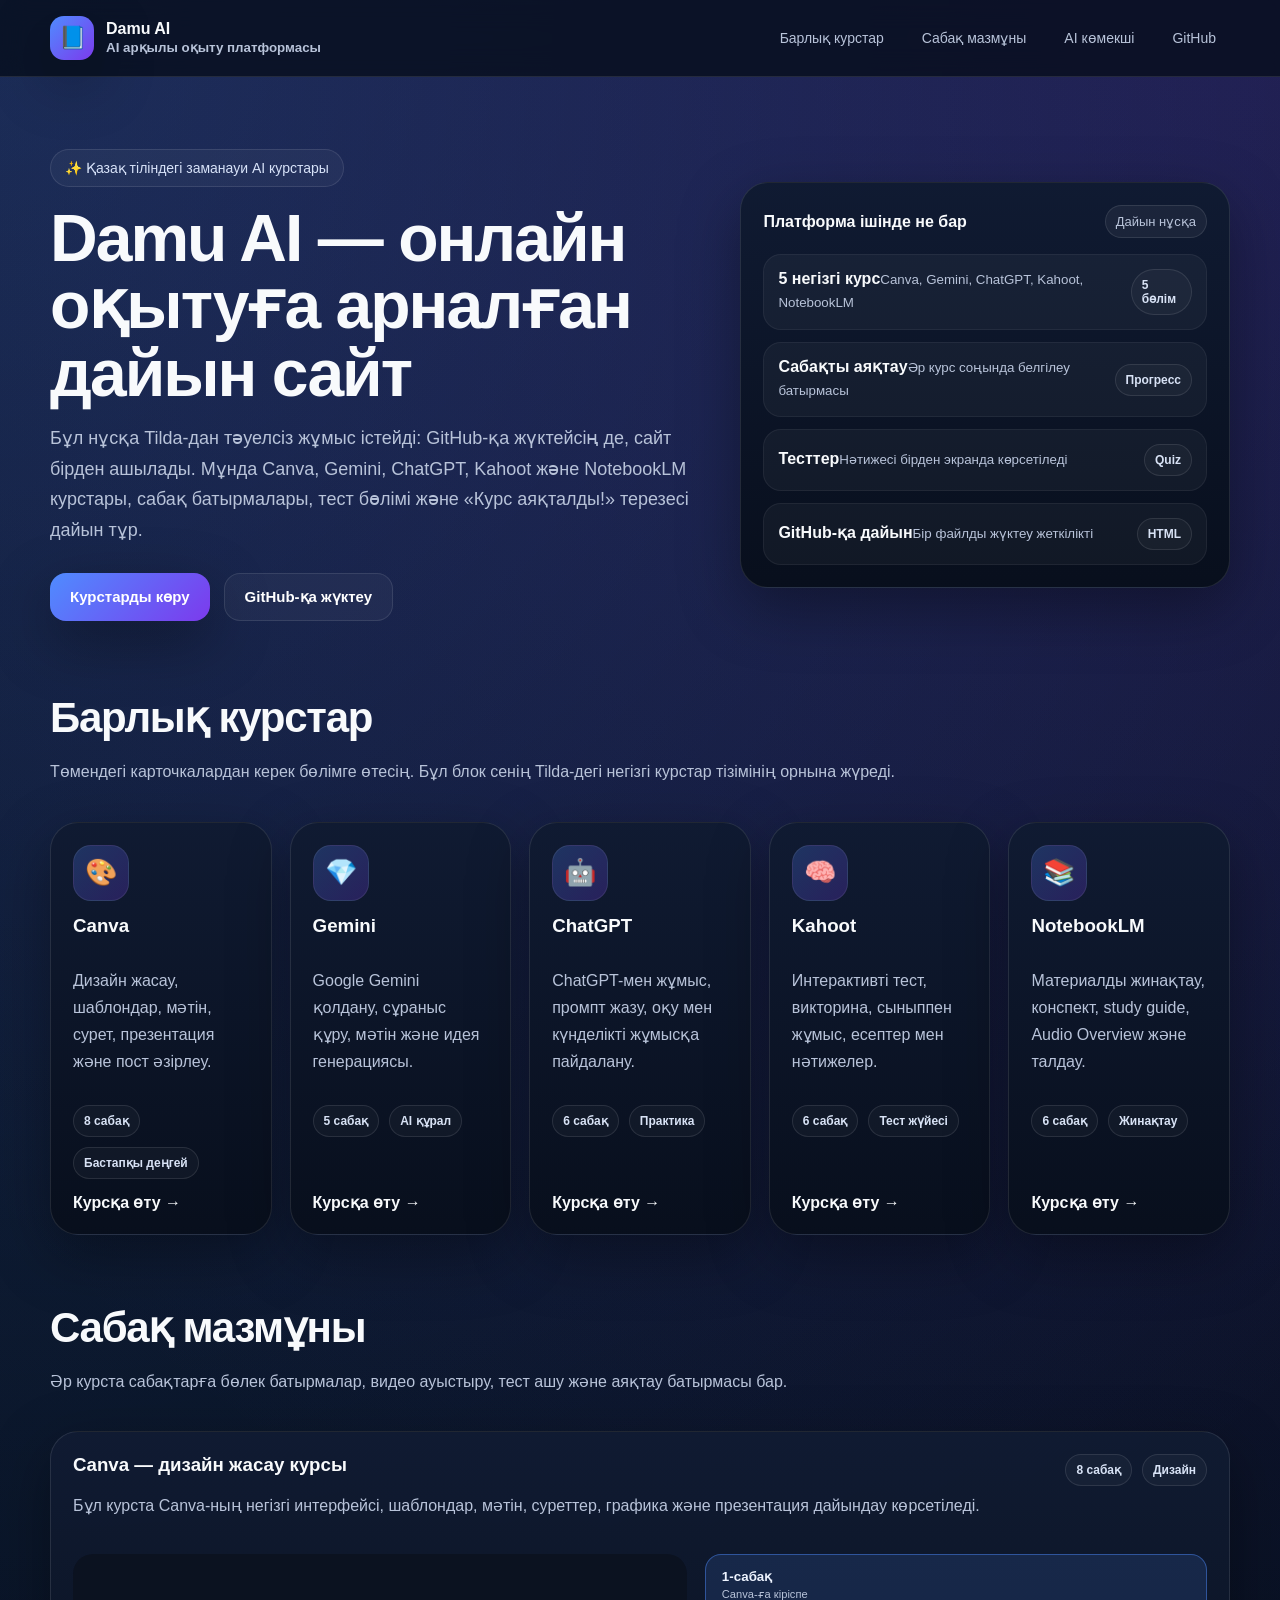
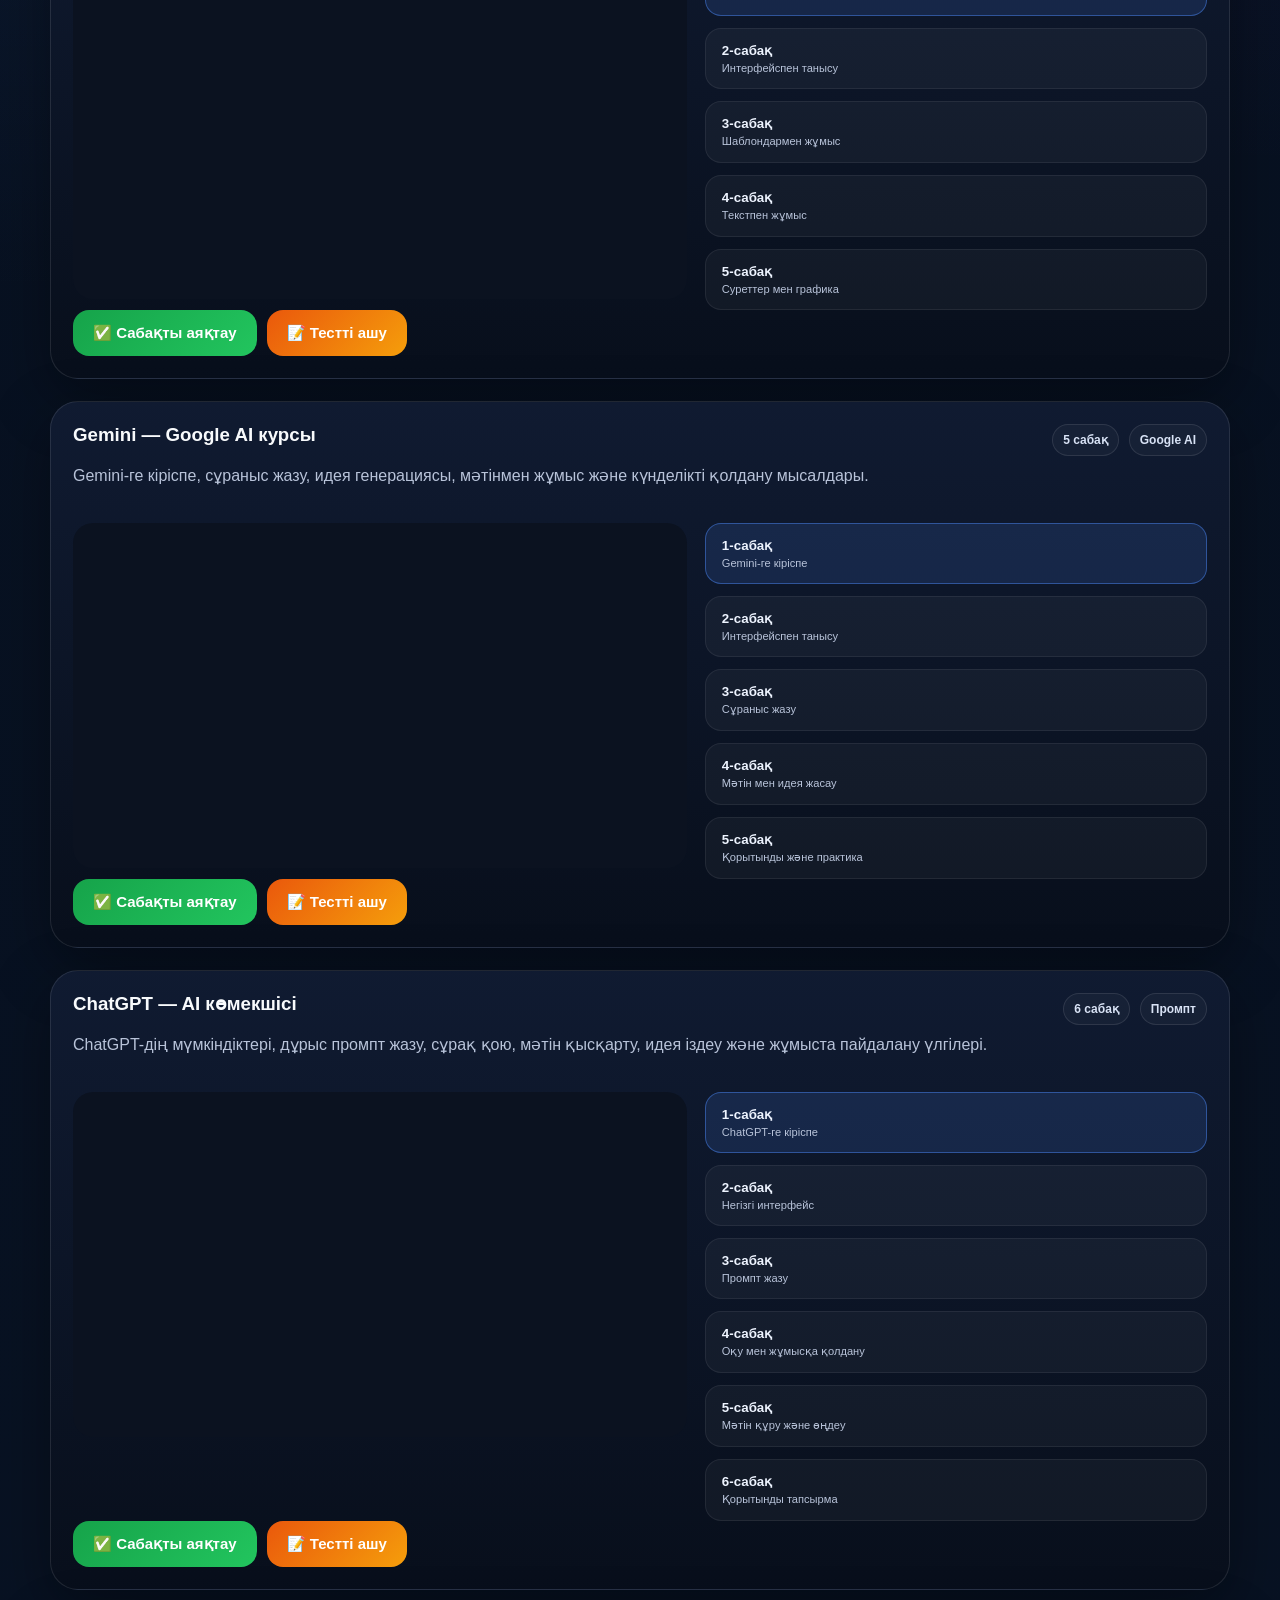
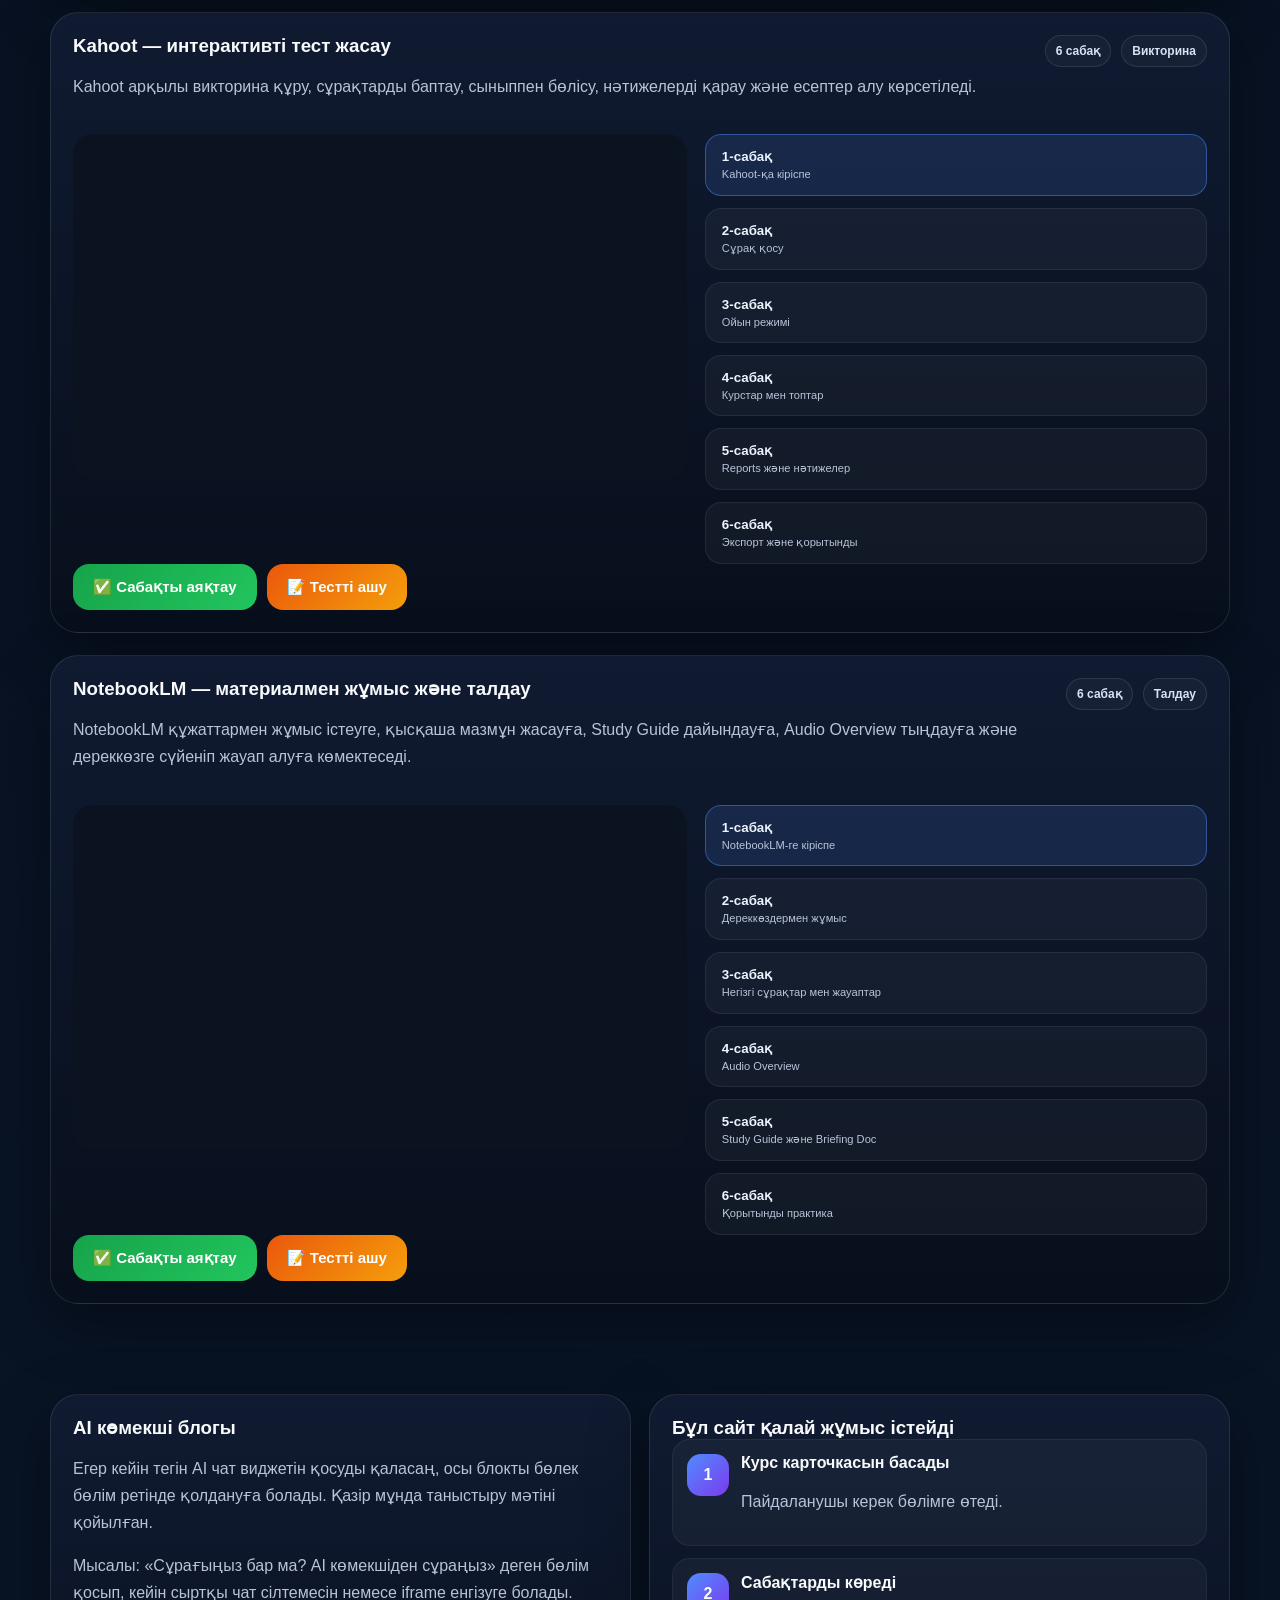
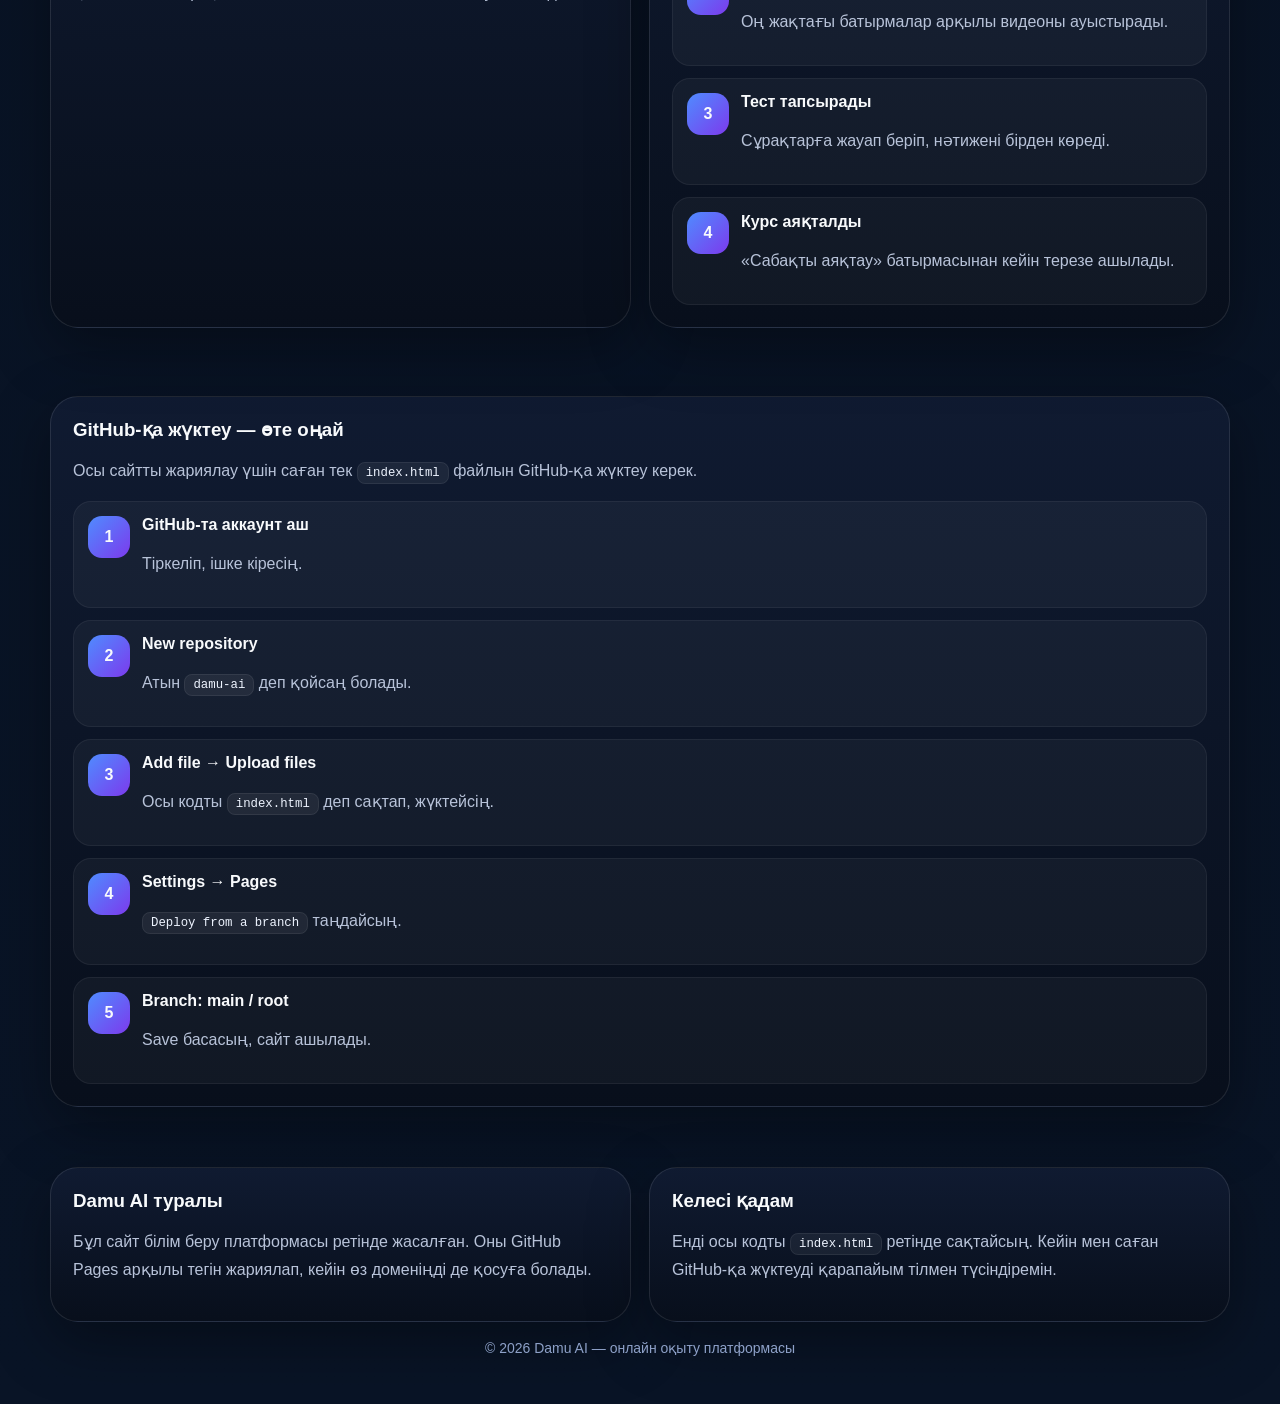
==== index.html @ 4bd16168 "Create index.html" ====
<!DOCTYPE html>
<html lang="kk">
<head>
  <meta charset="UTF-8" />
  <meta name="viewport" content="width=device-width, initial-scale=1.0" />
  <title>Damu AI — AI арқылы оқыту платформасы</title>
  <style>
    :root {
      --bg: #081122;
      --bg-soft: #0f1b34;
      --line: rgba(255,255,255,0.1);
      --text: #f8fafc;
      --muted: #b8c3d9;
      --accent: #4f8cff;
      --accent-2: #7c3aed;
      --shadow: 0 20px 60px rgba(0,0,0,0.35);
      --max: 1180px;
    }
    * { box-sizing: border-box; }
    html { scroll-behavior: smooth; }
    body {
      margin: 0;
      font-family: Inter, Arial, sans-serif;
      background:
        radial-gradient(circle at top left, rgba(79,140,255,0.22), transparent 30%),
        radial-gradient(circle at top right, rgba(124,58,237,0.20), transparent 28%),
        linear-gradient(180deg, #07101f 0%, #091426 100%);
      color: var(--text);
    }
    a { color: inherit; text-decoration: none; }
    .container { width: min(var(--max), calc(100% - 32px)); margin: 0 auto; }
    .topbar {
      position: sticky; top: 0; z-index: 50; backdrop-filter: blur(14px);
      background: rgba(6, 12, 24, 0.75); border-bottom: 1px solid var(--line);
    }
    .nav {
      display: flex; align-items: center; justify-content: space-between; gap: 16px; padding: 16px 0;
    }
    .brand { display: flex; align-items: center; gap: 12px; font-weight: 800; }
    .brand-badge {
      width: 44px; height: 44px; border-radius: 14px; display: grid; place-items: center;
      background: linear-gradient(135deg, var(--accent), var(--accent-2)); box-shadow: var(--shadow); font-size: 22px;
    }
    .nav-links { display: flex; flex-wrap: wrap; gap: 10px; }
    .nav-links a {
      padding: 10px 14px; border-radius: 999px; color: var(--muted); transition: 0.25s ease; font-size: 14px;
    }
    .nav-links a:hover { color: var(--text); background: rgba(255,255,255,0.04); }
    .hero { padding: 72px 0 38px; }
    .hero-grid { display: grid; grid-template-columns: 1.15fr 0.85fr; gap: 28px; align-items: center; }
    .pill {
      display: inline-flex; align-items: center; gap: 8px; padding: 10px 14px; border-radius: 999px;
      border: 1px solid var(--line); background: rgba(255,255,255,0.04); color: #d7e2f8; font-size: 14px; margin-bottom: 18px;
    }
    .hero h1 { margin: 0 0 16px; font-size: clamp(38px, 6vw, 66px); line-height: 1.02; letter-spacing: -0.03em; }
    .hero p { margin: 0; color: var(--muted); font-size: 18px; line-height: 1.7; max-width: 760px; }
    .hero-actions { display: flex; flex-wrap: wrap; gap: 14px; margin-top: 28px; }
    .btn {
      border: 0; cursor: pointer; padding: 14px 20px; border-radius: 16px; font-weight: 700; font-size: 15px;
      transition: transform 0.2s ease, background 0.2s ease; display: inline-flex; align-items: center; justify-content: center; gap: 8px;
    }
    .btn:hover { transform: translateY(-1px); }
    .btn-primary { background: linear-gradient(135deg, var(--accent), var(--accent-2)); color: white; box-shadow: var(--shadow); }
    .btn-secondary { background: rgba(255,255,255,0.04); color: white; border: 1px solid var(--line); }
    .hero-card, .course-card, .detail-card, .assistant-card, .steps-card, .github-card, .footer-card, .modal-card {
      background: linear-gradient(180deg, rgba(16,27,50,0.98), rgba(8,15,28,0.98));
      border: 1px solid var(--line); border-radius: 28px; padding: 22px; box-shadow: var(--shadow);
    }
    .hero-card-title { display: flex; align-items: center; justify-content: space-between; gap: 12px; margin-bottom: 16px; }
    .hero-card-title span {
      color: var(--muted); font-size: 13px; padding: 8px 10px; border-radius: 999px; background: rgba(255,255,255,0.05); border: 1px solid var(--line);
    }
    .mini-list, .steps, .video-playlist { display: grid; gap: 12px; }
    .mini-item, .step, .question, .lesson-item {
      padding: 14px; border-radius: 18px; background: rgba(255,255,255,0.04); border: 1px solid rgba(255,255,255,0.06);
    }
    .mini-item { display: flex; justify-content: space-between; align-items: center; gap: 12px; }
    .mini-item small, .section-head p, .course-card p, .detail-top p, .assistant-card p, .steps-card p, .github-card p, .footer-card p {
      color: var(--muted); line-height: 1.7;
    }
    section { padding: 34px 0; }
    .section-head { display: flex; justify-content: space-between; align-items: end; gap: 16px; margin-bottom: 20px; }
    .section-head h2 { margin: 0; font-size: clamp(28px, 4vw, 42px); letter-spacing: -0.03em; }
    .courses-grid { display: grid; grid-template-columns: repeat(5, 1fr); gap: 18px; }
    .course-card { display: flex; flex-direction: column; gap: 14px; min-height: 280px; }
    .course-icon {
      width: 56px; height: 56px; display: grid; place-items: center; border-radius: 18px;
      background: linear-gradient(135deg, rgba(79,140,255,0.24), rgba(124,58,237,0.24)); border: 1px solid rgba(255,255,255,0.08); font-size: 26px;
    }
    .course-card h3, .detail-top h3, .assistant-card h3, .steps-card h3, .github-card h3, .footer-card h3 { margin: 0; }
    .course-meta, .detail-tools, .lesson-actions, .quiz-actions { display: flex; flex-wrap: wrap; gap: 10px; }
    .meta-chip, .tag {
      font-size: 12px; font-weight: 700; padding: 8px 10px; border-radius: 999px; border: 1px solid var(--line);
      background: rgba(255,255,255,0.03); color: #d8e2f5;
    }
    .course-link { margin-top: auto; font-weight: 700; }
    .detail-card { margin-bottom: 22px; scroll-margin-top: 86px; }
    .detail-top { display: grid; grid-template-columns: 1fr auto; gap: 18px; align-items: start; margin-bottom: 18px; }
    .video-grid { display: grid; grid-template-columns: 1.1fr 0.9fr; gap: 18px; margin-top: 18px; align-items: start; }
    .video-frame { width: 100%; aspect-ratio: 16 / 9; border: 0; border-radius: 20px; background: #0b1220; }
    .playlist-btn {
      width: 100%; text-align: left; padding: 14px 16px; border-radius: 16px; border: 1px solid rgba(255,255,255,0.07);
      background: rgba(255,255,255,0.04); color: #eef4ff; cursor: pointer; transition: 0.2s ease; font-weight: 700;
    }
    .playlist-btn small { display: block; color: var(--muted); font-weight: 500; margin-top: 4px; }
    .playlist-btn.active, .playlist-btn:hover { background: rgba(79,140,255,0.14); border-color: rgba(79,140,255,0.45); }
    .btn-complete { background: linear-gradient(135deg, #16a34a, #22c55e); color: white; }
    .btn-test { background: linear-gradient(135deg, #ea580c, #f59e0b); color: white; }
    .quiz-box { margin-top: 20px; border-top: 1px solid var(--line); padding-top: 20px; display: none; }
    .quiz-box.active { display: block; }
    .question p { margin: 0 0 10px; font-weight: 700; }
    .question label { display: block; margin: 7px 0; cursor: pointer; }
    .quiz-result {
      padding: 12px 14px; border-radius: 14px; background: rgba(255,255,255,0.04); border: 1px solid var(--line);
      color: #e8eefb; font-weight: 700; min-height: 48px; display: flex; align-items: center;
    }
    .assistant, .footer-grid { display: grid; grid-template-columns: 1fr 1fr; gap: 18px; }
    .step { display: grid; grid-template-columns: 42px 1fr; gap: 12px; align-items: start; }
    .step-num {
      width: 42px; height: 42px; display: grid; place-items: center; border-radius: 14px;
      background: linear-gradient(135deg, var(--accent), var(--accent-2)); font-weight: 800;
    }
    .footer { padding: 26px 0 48px; }
    .copyright { margin-top: 18px; color: #8ea1c8; text-align: center; font-size: 14px; }
    .modal {
      position: fixed; inset: 0; display: none; place-items: center; background: rgba(0,0,0,0.55); backdrop-filter: blur(6px); z-index: 100; padding: 18px;
    }
    .modal.active { display: grid; }
    .modal-emoji { font-size: 52px; margin-bottom: 12px; }
    code.inline {
      padding: 3px 8px; border-radius: 8px; background: rgba(255,255,255,0.06); border: 1px solid rgba(255,255,255,0.07); color: #eef4ff; font-size: 0.95em;
    }
    @media (max-width: 1100px) {
      .courses-grid { grid-template-columns: repeat(2, 1fr); }
      .hero-grid, .assistant, .footer-grid, .detail-top, .video-grid { grid-template-columns: 1fr; }
    }
    @media (max-width: 720px) {
      .nav { align-items: flex-start; flex-direction: column; }
      .courses-grid { grid-template-columns: 1fr; }
      .hero { padding-top: 48px; }
      .hero h1 { font-size: 40px; }
      .hero p { font-size: 16px; }
      .section-head { flex-direction: column; align-items: flex-start; }
    }
  </style>
</head>
<body>
  <div class="topbar">
    <div class="container nav">
      <a class="brand" href="#home">
        <div class="brand-badge">📘</div>
        <div>
          <div>Damu AI</div>
          <small style="color: var(--muted); font-weight: 600;">AI арқылы оқыту платформасы</small>
        </div>
      </a>
      <div class="nav-links">
        <a href="#courses">Барлық курстар</a>
        <a href="#details">Сабақ мазмұны</a>
        <a href="#assistant">AI көмекші</a>
        <a href="#github">GitHub</a>
      </div>
    </div>
  </div>

  <main id="home">
    <section class="hero">
      <div class="container hero-grid">
        <div>
          <div class="pill">✨ Қазақ тіліндегі заманауи AI курстары</div>
          <h1>Damu AI — онлайн оқытуға арналған дайын сайт</h1>
          <p>Бұл нұсқа Tilda-дан тәуелсіз жұмыс істейді: GitHub-қа жүктейсің де, сайт бірден ашылады. Мұнда Canva, Gemini, ChatGPT, Kahoot және NotebookLM курстары, сабақ батырмалары, тест бөлімі және «Курс аяқталды!» терезесі дайын тұр.</p>
          <div class="hero-actions">
            <a class="btn btn-primary" href="#courses">Курстарды көру</a>
            <a class="btn btn-secondary" href="#github">GitHub-қа жүктеу</a>
          </div>
        </div>
        <div class="hero-card">
          <div class="hero-card-title">
            <strong>Платформа ішінде не бар</strong>
            <span>Дайын нұсқа</span>
          </div>
          <div class="mini-list">
            <div class="mini-item"><div><strong>5 негізгі курс</strong><small>Canva, Gemini, ChatGPT, Kahoot, NotebookLM</small></div><div class="tag">5 бөлім</div></div>
            <div class="mini-item"><div><strong>Сабақты аяқтау</strong><small>Әр курс соңында белгілеу батырмасы</small></div><div class="tag">Прогресс</div></div>
            <div class="mini-item"><div><strong>Тесттер</strong><small>Нәтижесі бірден экранда көрсетіледі</small></div><div class="tag">Quiz</div></div>
            <div class="mini-item"><div><strong>GitHub-қа дайын</strong><small>Бір файлды жүктеу жеткілікті</small></div><div class="tag">HTML</div></div>
          </div>
        </div>
      </div>
    </section>

    <section id="courses">
      <div class="container">
        <div class="section-head">
          <div>
            <h2>Барлық курстар</h2>
            <p>Төмендегі карточкалардан керек бөлімге өтесің. Бұл блок сенің Tilda-дегі негізгі курстар тізімінің орнына жүреді.</p>
          </div>
        </div>
        <div class="courses-grid">
          <a class="course-card" href="#canva"><div class="course-icon">🎨</div><h3>Canva</h3><p>Дизайн жасау, шаблондар, мәтін, сурет, презентация және пост әзірлеу.</p><div class="course-meta"><span class="meta-chip">8 сабақ</span><span class="meta-chip">Бастапқы деңгей</span></div><span class="course-link">Курсқа өту →</span></a>
          <a class="course-card" href="#gemini"><div class="course-icon">💎</div><h3>Gemini</h3><p>Google Gemini қолдану, сұраныс құру, мәтін және идея генерациясы.</p><div class="course-meta"><span class="meta-chip">5 сабақ</span><span class="meta-chip">AI құрал</span></div><span class="course-link">Курсқа өту →</span></a>
          <a class="course-card" href="#chatgpt"><div class="course-icon">🤖</div><h3>ChatGPT</h3><p>ChatGPT-мен жұмыс, промпт жазу, оқу мен күнделікті жұмысқа пайдалану.</p><div class="course-meta"><span class="meta-chip">6 сабақ</span><span class="meta-chip">Практика</span></div><span class="course-link">Курсқа өту →</span></a>
          <a class="course-card" href="#kahoot"><div class="course-icon">🧠</div><h3>Kahoot</h3><p>Интерактивті тест, викторина, сыныппен жұмыс, есептер мен нәтижелер.</p><div class="course-meta"><span class="meta-chip">6 сабақ</span><span class="meta-chip">Тест жүйесі</span></div><span class="course-link">Курсқа өту →</span></a>
          <a class="course-card" href="#notebooklm"><div class="course-icon">📚</div><h3>NotebookLM</h3><p>Материалды жинақтау, конспект, study guide, Audio Overview және талдау.</p><div class="course-meta"><span class="meta-chip">6 сабақ</span><span class="meta-chip">Жинақтау</span></div><span class="course-link">Курсқа өту →</span></a>
        </div>
      </div>
    </section>

    <section id="details">
      <div class="container">
        <div class="section-head"><div><h2>Сабақ мазмұны</h2><p>Әр курста сабақтарға бөлек батырмалар, видео ауыстыру, тест ашу және аяқтау батырмасы бар.</p></div></div>

        <div class="detail-card" id="canva">
          <div class="detail-top"><div><h3>Canva — дизайн жасау курсы</h3><p>Бұл курста Canva-ның негізгі интерфейсі, шаблондар, мәтін, суреттер, графика және презентация дайындау көрсетіледі.</p></div><div class="detail-tools"><span class="tag">8 сабақ</span><span class="tag">Дизайн</span></div></div>
          <div class="video-grid">
            <iframe class="video-frame" id="video-canva" src="https://www.youtube.com/embed/8XroIaIyPXY" allowfullscreen></iframe>
            <div class="video-playlist">
              <button class="playlist-btn active" data-player="video-canva" data-video="8XroIaIyPXY">1-сабақ<small>Canva-ға кіріспе</small></button>
              <button class="playlist-btn" data-player="video-canva" data-video="LSoFhtOnUaE">2-сабақ<small>Интерфейспен танысу</small></button>
              <button class="playlist-btn" data-player="video-canva" data-video="iKq5Cdff6uk">3-сабақ<small>Шаблондармен жұмыс</small></button>
              <button class="playlist-btn" data-player="video-canva" data-video="nIhfQqX__Rg">4-сабақ<small>Текстпен жұмыс</small></button>
              <button class="playlist-btn" data-player="video-canva" data-video="OZGL-o0Y4cg">5-сабақ<small>Суреттер мен графика</small></button>
            </div>
          </div>
          <div class="lesson-actions"><button class="btn btn-complete complete-course" data-course="Canva">✅ Сабақты аяқтау</button><button class="btn btn-test toggle-quiz" data-target="quiz-canva">📝 Тестті ашу</button></div>
          <div class="quiz-box" id="quiz-canva">
            <div class="question"><p>1. Canva не үшін қолданылады?</p><label><input type="radio" name="canva-q1" value="1"> Дизайн жасау үшін</label><label><input type="radio" name="canva-q1" value="0"> Телефон жөндеу үшін</label></div>
            <div class="question"><p>2. Шаблондар қай жерде қолданылады?</p><label><input type="radio" name="canva-q2" value="1"> Дизайнды тез бастау үшін</label><label><input type="radio" name="canva-q2" value="0"> Файлды өшіру үшін</label></div>
            <div class="question"><p>3. Canva-да мәтін қосуға бола ма?</p><label><input type="radio" name="canva-q3" value="1"> Иә</label><label><input type="radio" name="canva-q3" value="0"> Жоқ</label></div>
            <div class="quiz-actions"><button class="btn btn-primary check-quiz" data-prefix="canva" data-result="result-canva">Нәтижені көру</button><div class="quiz-result" id="result-canva">Жауап бергеннен кейін нәтиже осында шығады.</div></div>
          </div>
        </div>

        <div class="detail-card" id="gemini">
          <div class="detail-top"><div><h3>Gemini — Google AI курсы</h3><p>Gemini-ге кіріспе, сұраныс жазу, идея генерациясы, мәтінмен жұмыс және күнделікті қолдану мысалдары.</p></div><div class="detail-tools"><span class="tag">5 сабақ</span><span class="tag">Google AI</span></div></div>
          <div class="video-grid">
            <iframe class="video-frame" id="video-gemini" src="https://www.youtube.com/embed/FjFByBnClmI" allowfullscreen></iframe>
            <div class="video-playlist">
              <button class="playlist-btn active" data-player="video-gemini" data-video="FjFByBnClmI">1-сабақ<small>Gemini-ге кіріспе</small></button>
              <button class="playlist-btn" data-player="video-gemini" data-video="M0IkPs61L5c">2-сабақ<small>Интерфейспен танысу</small></button>
              <button class="playlist-btn" data-player="video-gemini" data-video="FjFByBnClmI">3-сабақ<small>Сұраныс жазу</small></button>
              <button class="playlist-btn" data-player="video-gemini" data-video="M0IkPs61L5c">4-сабақ<small>Мәтін мен идея жасау</small></button>
              <button class="playlist-btn" data-player="video-gemini" data-video="FjFByBnClmI">5-сабақ<small>Қорытынды және практика</small></button>
            </div>
          </div>
          <div class="lesson-actions"><button class="btn btn-complete complete-course" data-course="Gemini">✅ Сабақты аяқтау</button><button class="btn btn-test toggle-quiz" data-target="quiz-gemini">📝 Тестті ашу</button></div>
          <div class="quiz-box" id="quiz-gemini">
            <div class="question"><p>1. Gemini қандай құрал?</p><label><input type="radio" name="gemini-q1" value="1"> Жасанды интеллект құралы</label><label><input type="radio" name="gemini-q1" value="0"> Фотоаппарат</label></div>
            <div class="question"><p>2. Gemini-ді не үшін қолдануға болады?</p><label><input type="radio" name="gemini-q2" value="1"> Мәтін, идея, жауап алу үшін</label><label><input type="radio" name="gemini-q2" value="0"> Теледидар көру үшін</label></div>
            <div class="question"><p>3. Жақсы нәтиже алу үшін не керек?</p><label><input type="radio" name="gemini-q3" value="1"> Дұрыс сұраныс жазу</label><label><input type="radio" name="gemini-q3" value="0"> Құрылғыны өшіру</label></div>
            <div class="quiz-actions"><button class="btn btn-primary check-quiz" data-prefix="gemini" data-result="result-gemini">Нәтижені көру</button><div class="quiz-result" id="result-gemini">Жауап бергеннен кейін нәтиже осында шығады.</div></div>
          </div>
        </div>

        <div class="detail-card" id="chatgpt">
          <div class="detail-top"><div><h3>ChatGPT — AI көмекшісі</h3><p>ChatGPT-дің мүмкіндіктері, дұрыс промпт жазу, сұрақ қою, мәтін қысқарту, идея іздеу және жұмыста пайдалану үлгілері.</p></div><div class="detail-tools"><span class="tag">6 сабақ</span><span class="tag">Промпт</span></div></div>
          <div class="video-grid">
            <iframe class="video-frame" id="video-chatgpt" src="https://www.youtube.com/embed/xbvlByeAyUs" allowfullscreen></iframe>
            <div class="video-playlist">
              <button class="playlist-btn active" data-player="video-chatgpt" data-video="xbvlByeAyUs">1-сабақ<small>ChatGPT-ге кіріспе</small></button>
              <button class="playlist-btn" data-player="video-chatgpt" data-video="rt_CX91Nhso">2-сабақ<small>Негізгі интерфейс</small></button>
              <button class="playlist-btn" data-player="video-chatgpt" data-video="xbvlByeAyUs">3-сабақ<small>Промпт жазу</small></button>
              <button class="playlist-btn" data-player="video-chatgpt" data-video="rt_CX91Nhso">4-сабақ<small>Оқу мен жұмысқа қолдану</small></button>
              <button class="playlist-btn" data-player="video-chatgpt" data-video="xbvlByeAyUs">5-сабақ<small>Мәтін құру және өңдеу</small></button>
              <button class="playlist-btn" data-player="video-chatgpt" data-video="rt_CX91Nhso">6-сабақ<small>Қорытынды тапсырма</small></button>
            </div>
          </div>
          <div class="lesson-actions"><button class="btn btn-complete complete-course" data-course="ChatGPT">✅ Сабақты аяқтау</button><button class="btn btn-test toggle-quiz" data-target="quiz-chatgpt">📝 Тестті ашу</button></div>
          <div class="quiz-box" id="quiz-chatgpt">
            <div class="question"><p>1. ChatGPT дегеніміз не?</p><label><input type="radio" name="chatgpt-q1" value="1"> AI көмекшісі</label><label><input type="radio" name="chatgpt-q1" value="0"> Музыкалық колонка</label></div>
            <div class="question"><p>2. Жақсы жауап алу үшін не маңызды?</p><label><input type="radio" name="chatgpt-q2" value="1"> Нақты сұрақ қою</label><label><input type="radio" name="chatgpt-q2" value="0"> Бос хабарлама жіберу</label></div>
            <div class="question"><p>3. ChatGPT мәтін жазуға көмектесе ме?</p><label><input type="radio" name="chatgpt-q3" value="1"> Иә</label><label><input type="radio" name="chatgpt-q3" value="0"> Жоқ</label></div>
            <div class="quiz-actions"><button class="btn btn-primary check-quiz" data-prefix="chatgpt" data-result="result-chatgpt">Нәтижені көру</button><div class="quiz-result" id="result-chatgpt">Жауап бергеннен кейін нәтиже осында шығады.</div></div>
          </div>
        </div>

        <div class="detail-card" id="kahoot">
          <div class="detail-top"><div><h3>Kahoot — интерактивті тест жасау</h3><p>Kahoot арқылы викторина құру, сұрақтарды баптау, сыныппен бөлісу, нәтижелерді қарау және есептер алу көрсетіледі.</p></div><div class="detail-tools"><span class="tag">6 сабақ</span><span class="tag">Викторина</span></div></div>
          <div class="video-grid">
            <iframe class="video-frame" id="video-kahoot" src="https://www.youtube.com/embed/beAFx5XOJdw" allowfullscreen></iframe>
            <div class="video-playlist">
              <button class="playlist-btn active" data-player="video-kahoot" data-video="beAFx5XOJdw">1-сабақ<small>Kahoot-қа кіріспе</small></button>
              <button class="playlist-btn" data-player="video-kahoot" data-video="5aCsxExhAV8">2-сабақ<small>Сұрақ қосу</small></button>
              <button class="playlist-btn" data-player="video-kahoot" data-video="beAFx5XOJdw">3-сабақ<small>Ойын режимі</small></button>
              <button class="playlist-btn" data-player="video-kahoot" data-video="5aCsxExhAV8">4-сабақ<small>Курстар мен топтар</small></button>
              <button class="playlist-btn" data-player="video-kahoot" data-video="beAFx5XOJdw">5-сабақ<small>Reports және нәтижелер</small></button>
              <button class="playlist-btn" data-player="video-kahoot" data-video="5aCsxExhAV8">6-сабақ<small>Экспорт және қорытынды</small></button>
            </div>
          </div>
          <div class="lesson-actions"><button class="btn btn-complete complete-course" data-course="Kahoot">✅ Сабақты аяқтау</button><button class="btn btn-test toggle-quiz" data-target="quiz-kahoot">📝 Тестті ашу</button></div>
          <div class="quiz-box" id="quiz-kahoot">
            <div class="question"><p>1. Kahoot не үшін керек?</p><label><input type="radio" name="kahoot-q1" value="1"> Тест пен викторина жасау үшін</label><label><input type="radio" name="kahoot-q1" value="0"> Видео монтаж үшін</label></div>
            <div class="question"><p>2. Reports бөлімі не көрсетеді?</p><label><input type="radio" name="kahoot-q2" value="1"> Нәтиже мен талдауды</label><label><input type="radio" name="kahoot-q2" value="0"> Ауа райын</label></div>
            <div class="question"><p>3. Kahoot-ты сабақта қолдануға бола ма?</p><label><input type="radio" name="kahoot-q3" value="1"> Иә</label><label><input type="radio" name="kahoot-q3" value="0"> Жоқ</label></div>
            <div class="quiz-actions"><button class="btn btn-primary check-quiz" data-prefix="kahoot" data-result="result-kahoot">Нәтижені көру</button><div class="quiz-result" id="result-kahoot">Жауап бергеннен кейін нәтиже осында шығады.</div></div>
          </div>
        </div>

        <div class="detail-card" id="notebooklm">
          <div class="detail-top"><div><h3>NotebookLM — материалмен жұмыс және талдау</h3><p>NotebookLM құжаттармен жұмыс істеуге, қысқаша мазмұн жасауға, Study Guide дайындауға, Audio Overview тыңдауға және дереккөзге сүйеніп жауап алуға көмектеседі.</p></div><div class="detail-tools"><span class="tag">6 сабақ</span><span class="tag">Талдау</span></div></div>
          <div class="video-grid">
            <iframe class="video-frame" id="video-notebooklm" src="https://www.youtube.com/embed/Jd7yPMYo7jc" allowfullscreen></iframe>
            <div class="video-playlist">
              <button class="playlist-btn active" data-player="video-notebooklm" data-video="Jd7yPMYo7jc">1-сабақ<small>NotebookLM-ге кіріспе</small></button>
              <button class="playlist-btn" data-player="video-notebooklm" data-video="fT914zpTZXU">2-сабақ<small>Дереккөздермен жұмыс</small></button>
              <button class="playlist-btn" data-player="video-notebooklm" data-video="um3yheLWzHc">3-сабақ<small>Негізгі сұрақтар мен жауаптар</small></button>
              <button class="playlist-btn" data-player="video-notebooklm" data-video="KbjUwZZoGKU">4-сабақ<small>Audio Overview</small></button>
              <button class="playlist-btn" data-player="video-notebooklm" data-video="gHMXAFrBC7w">5-сабақ<small>Study Guide және Briefing Doc</small></button>
              <button class="playlist-btn" data-player="video-notebooklm" data-video="K6CYtzOafxE">6-сабақ<small>Қорытынды практика</small></button>
            </div>
          </div>
          <div class="lesson-actions"><button class="btn btn-complete complete-course" data-course="NotebookLM">✅ Сабақты аяқтау</button><button class="btn btn-test toggle-quiz" data-target="quiz-notebooklm">📝 Тестті ашу</button></div>
          <div class="quiz-box" id="quiz-notebooklm">
            <div class="question"><p>1. NotebookLM қандай материалмен жұмыс істейді?</p><label><input type="radio" name="notebooklm-q1" value="1"> Құжаттар мен дереккөздермен</label><label><input type="radio" name="notebooklm-q1" value="0"> Тек ойындармен</label></div>
            <div class="question"><p>2. Audio Overview не береді?</p><label><input type="radio" name="notebooklm-q2" value="1"> Материалдың аудио шолуын</label><label><input type="radio" name="notebooklm-q2" value="0"> Камера баптауын</label></div>
            <div class="question"><p>3. NotebookLM жауапты қайдан алады?</p><label><input type="radio" name="notebooklm-q3" value="1"> Жүктелген дереккөздерден</label><label><input type="radio" name="notebooklm-q3" value="0"> Кездейсоқ жерден</label></div>
            <div class="quiz-actions"><button class="btn btn-primary check-quiz" data-prefix="notebooklm" data-result="result-notebooklm">Нәтижені көру</button><div class="quiz-result" id="result-notebooklm">Жауап бергеннен кейін нәтиже осында шығады.</div></div>
          </div>
        </div>
      </div>
    </section>

    <section id="assistant">
      <div class="container assistant">
        <div class="assistant-card">
          <h3>AI көмекші блогы</h3>
          <p>Егер кейін тегін AI чат виджетін қосуды қаласаң, осы блокты бөлек бөлім ретінде қолдануға болады. Қазір мұнда таныстыру мәтіні қойылған.</p>
          <p>Мысалы: «Сұрағыңыз бар ма? AI көмекшіден сұраңыз» деген бөлім қосып, кейін сыртқы чат сілтемесін немесе iframe енгізуге болады.</p>
        </div>
        <div class="steps-card">
          <h3>Бұл сайт қалай жұмыс істейді</h3>
          <div class="steps">
            <div class="step"><div class="step-num">1</div><div><strong>Курс карточкасын басады</strong><p>Пайдаланушы керек бөлімге өтеді.</p></div></div>
            <div class="step"><div class="step-num">2</div><div><strong>Сабақтарды көреді</strong><p>Оң жақтағы батырмалар арқылы видеоны ауыстырады.</p></div></div>
            <div class="step"><div class="step-num">3</div><div><strong>Тест тапсырады</strong><p>Сұрақтарға жауап беріп, нәтижені бірден көреді.</p></div></div>
            <div class="step"><div class="step-num">4</div><div><strong>Курс аяқталды</strong><p>«Сабақты аяқтау» батырмасынан кейін терезе ашылады.</p></div></div>
          </div>
        </div>
      </div>
    </section>

    <section id="github">
      <div class="container github-card">
        <h3>GitHub-қа жүктеу — өте оңай</h3>
        <p>Осы сайтты жариялау үшін саған тек <code class="inline">index.html</code> файлын GitHub-қа жүктеу керек.</p>
        <div class="steps">
          <div class="step"><div class="step-num">1</div><div><strong>GitHub-та аккаунт аш</strong><p>Тіркеліп, ішке кіресің.</p></div></div>
          <div class="step"><div class="step-num">2</div><div><strong>New repository</strong><p>Атын <code class="inline">damu-ai</code> деп қойсаң болады.</p></div></div>
          <div class="step"><div class="step-num">3</div><div><strong>Add file → Upload files</strong><p>Осы кодты <code class="inline">index.html</code> деп сақтап, жүктейсің.</p></div></div>
          <div class="step"><div class="step-num">4</div><div><strong>Settings → Pages</strong><p><code class="inline">Deploy from a branch</code> таңдайсың.</p></div></div>
          <div class="step"><div class="step-num">5</div><div><strong>Branch: main / root</strong><p>Save басасың, сайт ашылады.</p></div></div>
        </div>
      </div>
    </section>

    <section class="footer">
      <div class="container footer-grid">
        <div class="footer-card"><h3>Damu AI туралы</h3><p>Бұл сайт білім беру платформасы ретінде жасалған. Оны GitHub Pages арқылы тегін жариялап, кейін өз доменіңді де қосуға болады.</p></div>
        <div class="footer-card"><h3>Келесі қадам</h3><p>Енді осы кодты <code class="inline">index.html</code> ретінде сақтайсың. Кейін мен саған GitHub-қа жүктеуді қарапайым тілмен түсіндіремін.</p></div>
      </div>
      <div class="container"><div class="copyright">© 2026 Damu AI — онлайн оқыту платформасы</div></div>
    </section>
  </main>

  <div class="modal" id="finishModal">
    <div class="modal-card">
      <div class="modal-emoji">🎉</div>
      <h3>Курс аяқталды!</h3>
      <p id="finishText">Жарайсың! Сен курсты аяқтадың.</p>
      <button class="btn btn-primary" id="closeModal">Жабу</button>
    </div>
  </div>

  <script>
    document.querySelectorAll('.playlist-btn').forEach((btn) => {
      btn.addEventListener('click', () => {
        const playerId = btn.dataset.player;
        const videoId = btn.dataset.video;
        const frame = document.getElementById(playerId);
        frame.src = 'https://www.youtube.com/embed/' + videoId;
        document.querySelectorAll('[data-player="' + playerId + '"]').forEach((item) => item.classList.remove('active'));
        btn.classList.add('active');
      });
    });

    document.querySelectorAll('.toggle-quiz').forEach((btn) => {
      btn.addEventListener('click', () => {
        const target = document.getElementById(btn.dataset.target);
        target.classList.toggle('active');
        btn.textContent = target.classList.contains('active') ? '✖ Тестті жабу' : '📝 Тестті ашу';
      });
    });

    document.querySelectorAll('.check-quiz').forEach((btn) => {
      btn.addEventListener('click', () => {
        const prefix = btn.dataset.prefix;
        const resultBox = document.getElementById(btn.dataset.result);
        const answers = document.querySelectorAll('input[name^="' + prefix + '-q"]:checked');
        let score = 0;
        answers.forEach((answer) => { score += Number(answer.value); });
        if (answers.length < 3) {
          resultBox.textContent = 'Алдымен барлық 3 сұраққа жауап бер.';
          return;
        }
        resultBox.textContent = 'Нәтиже: ' + score + '/3. Жарайсың!';
      });
    });

    const modal = document.getElementById('finishModal');
    const finishText = document.getElementById('finishText');
    document.querySelectorAll('.complete-course').forEach((btn) => {
      btn.addEventListener('click', () => {
        finishText.textContent = 'Жарайсың! ' + btn.dataset.course + ' курсын аяқтадың.';
        modal.classList.add('active');
      });
    });
    document.getElementById('closeModal').addEventListener('click', () => modal.classList.remove('active'));
    modal.addEventListener('click', (e) => { if (e.target === modal) modal.classList.remove('active'); });
  </script>
</body>
</html>
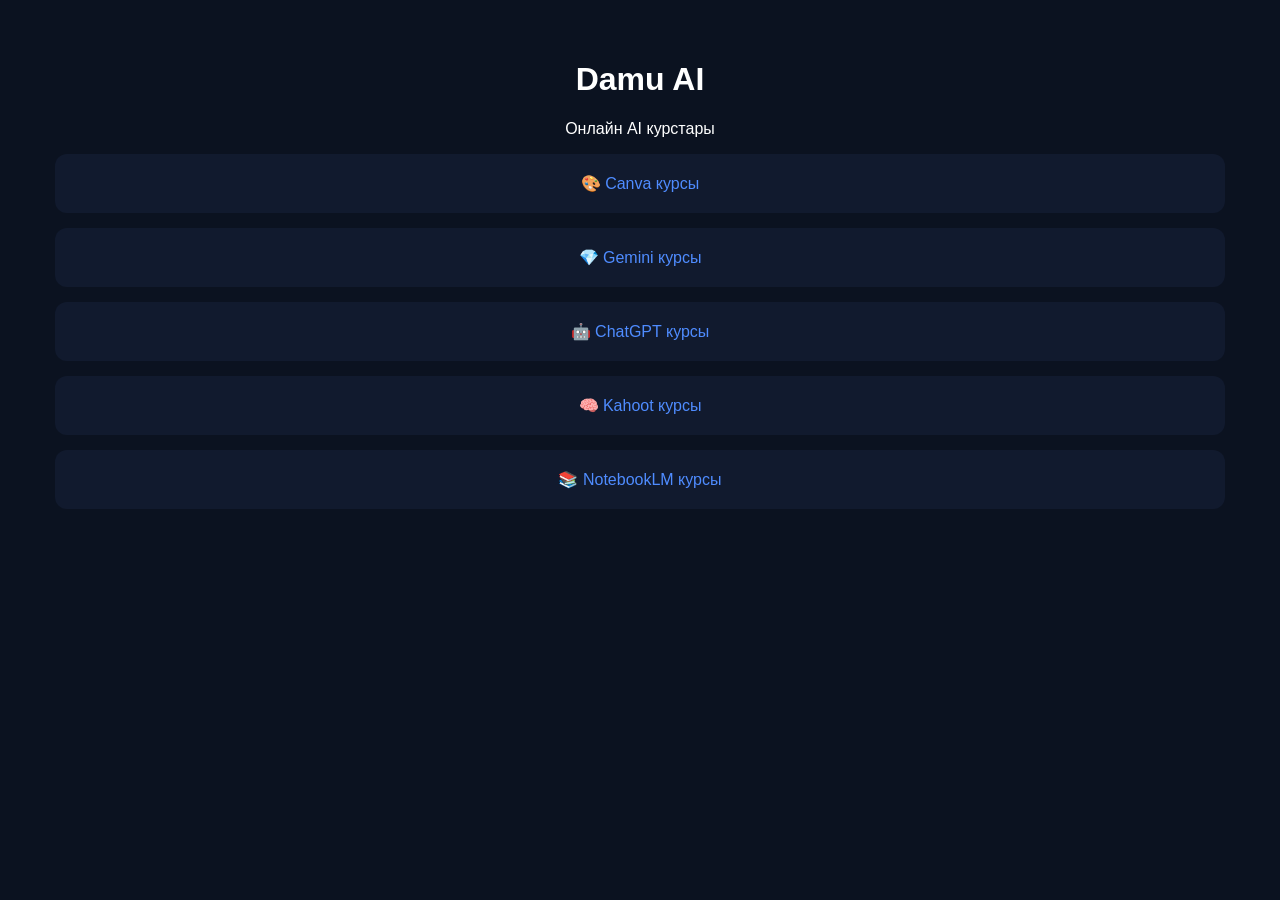
==== commit 6d19e038: "Update index.html" ====
--- a/index.html
+++ b/index.html
@@ -1,423 +1,28 @@
 <!DOCTYPE html>
 <html lang="kk">
 <head>
-  <meta charset="UTF-8" />
-  <meta name="viewport" content="width=device-width, initial-scale=1.0" />
-  <title>Damu AI — AI арқылы оқыту платформасы</title>
-  <style>
-    :root {
-      --bg: #081122;
-      --bg-soft: #0f1b34;
-      --line: rgba(255,255,255,0.1);
-      --text: #f8fafc;
-      --muted: #b8c3d9;
-      --accent: #4f8cff;
-      --accent-2: #7c3aed;
-      --shadow: 0 20px 60px rgba(0,0,0,0.35);
-      --max: 1180px;
-    }
-    * { box-sizing: border-box; }
-    html { scroll-behavior: smooth; }
-    body {
-      margin: 0;
-      font-family: Inter, Arial, sans-serif;
-      background:
-        radial-gradient(circle at top left, rgba(79,140,255,0.22), transparent 30%),
-        radial-gradient(circle at top right, rgba(124,58,237,0.20), transparent 28%),
-        linear-gradient(180deg, #07101f 0%, #091426 100%);
-      color: var(--text);
-    }
-    a { color: inherit; text-decoration: none; }
-    .container { width: min(var(--max), calc(100% - 32px)); margin: 0 auto; }
-    .topbar {
-      position: sticky; top: 0; z-index: 50; backdrop-filter: blur(14px);
-      background: rgba(6, 12, 24, 0.75); border-bottom: 1px solid var(--line);
-    }
-    .nav {
-      display: flex; align-items: center; justify-content: space-between; gap: 16px; padding: 16px 0;
-    }
-    .brand { display: flex; align-items: center; gap: 12px; font-weight: 800; }
-    .brand-badge {
-      width: 44px; height: 44px; border-radius: 14px; display: grid; place-items: center;
-      background: linear-gradient(135deg, var(--accent), var(--accent-2)); box-shadow: var(--shadow); font-size: 22px;
-    }
-    .nav-links { display: flex; flex-wrap: wrap; gap: 10px; }
-    .nav-links a {
-      padding: 10px 14px; border-radius: 999px; color: var(--muted); transition: 0.25s ease; font-size: 14px;
-    }
-    .nav-links a:hover { color: var(--text); background: rgba(255,255,255,0.04); }
-    .hero { padding: 72px 0 38px; }
-    .hero-grid { display: grid; grid-template-columns: 1.15fr 0.85fr; gap: 28px; align-items: center; }
-    .pill {
-      display: inline-flex; align-items: center; gap: 8px; padding: 10px 14px; border-radius: 999px;
-      border: 1px solid var(--line); background: rgba(255,255,255,0.04); color: #d7e2f8; font-size: 14px; margin-bottom: 18px;
-    }
-    .hero h1 { margin: 0 0 16px; font-size: clamp(38px, 6vw, 66px); line-height: 1.02; letter-spacing: -0.03em; }
-    .hero p { margin: 0; color: var(--muted); font-size: 18px; line-height: 1.7; max-width: 760px; }
-    .hero-actions { display: flex; flex-wrap: wrap; gap: 14px; margin-top: 28px; }
-    .btn {
-      border: 0; cursor: pointer; padding: 14px 20px; border-radius: 16px; font-weight: 700; font-size: 15px;
-      transition: transform 0.2s ease, background 0.2s ease; display: inline-flex; align-items: center; justify-content: center; gap: 8px;
-    }
-    .btn:hover { transform: translateY(-1px); }
-    .btn-primary { background: linear-gradient(135deg, var(--accent), var(--accent-2)); color: white; box-shadow: var(--shadow); }
-    .btn-secondary { background: rgba(255,255,255,0.04); color: white; border: 1px solid var(--line); }
-    .hero-card, .course-card, .detail-card, .assistant-card, .steps-card, .github-card, .footer-card, .modal-card {
-      background: linear-gradient(180deg, rgba(16,27,50,0.98), rgba(8,15,28,0.98));
-      border: 1px solid var(--line); border-radius: 28px; padding: 22px; box-shadow: var(--shadow);
-    }
-    .hero-card-title { display: flex; align-items: center; justify-content: space-between; gap: 12px; margin-bottom: 16px; }
-    .hero-card-title span {
-      color: var(--muted); font-size: 13px; padding: 8px 10px; border-radius: 999px; background: rgba(255,255,255,0.05); border: 1px solid var(--line);
-    }
-    .mini-list, .steps, .video-playlist { display: grid; gap: 12px; }
-    .mini-item, .step, .question, .lesson-item {
-      padding: 14px; border-radius: 18px; background: rgba(255,255,255,0.04); border: 1px solid rgba(255,255,255,0.06);
-    }
-    .mini-item { display: flex; justify-content: space-between; align-items: center; gap: 12px; }
-    .mini-item small, .section-head p, .course-card p, .detail-top p, .assistant-card p, .steps-card p, .github-card p, .footer-card p {
-      color: var(--muted); line-height: 1.7;
-    }
-    section { padding: 34px 0; }
-    .section-head { display: flex; justify-content: space-between; align-items: end; gap: 16px; margin-bottom: 20px; }
-    .section-head h2 { margin: 0; font-size: clamp(28px, 4vw, 42px); letter-spacing: -0.03em; }
-    .courses-grid { display: grid; grid-template-columns: repeat(5, 1fr); gap: 18px; }
-    .course-card { display: flex; flex-direction: column; gap: 14px; min-height: 280px; }
-    .course-icon {
-      width: 56px; height: 56px; display: grid; place-items: center; border-radius: 18px;
-      background: linear-gradient(135deg, rgba(79,140,255,0.24), rgba(124,58,237,0.24)); border: 1px solid rgba(255,255,255,0.08); font-size: 26px;
-    }
-    .course-card h3, .detail-top h3, .assistant-card h3, .steps-card h3, .github-card h3, .footer-card h3 { margin: 0; }
-    .course-meta, .detail-tools, .lesson-actions, .quiz-actions { display: flex; flex-wrap: wrap; gap: 10px; }
-    .meta-chip, .tag {
-      font-size: 12px; font-weight: 700; padding: 8px 10px; border-radius: 999px; border: 1px solid var(--line);
-      background: rgba(255,255,255,0.03); color: #d8e2f5;
-    }
-    .course-link { margin-top: auto; font-weight: 700; }
-    .detail-card { margin-bottom: 22px; scroll-margin-top: 86px; }
-    .detail-top { display: grid; grid-template-columns: 1fr auto; gap: 18px; align-items: start; margin-bottom: 18px; }
-    .video-grid { display: grid; grid-template-columns: 1.1fr 0.9fr; gap: 18px; margin-top: 18px; align-items: start; }
-    .video-frame { width: 100%; aspect-ratio: 16 / 9; border: 0; border-radius: 20px; background: #0b1220; }
-    .playlist-btn {
-      width: 100%; text-align: left; padding: 14px 16px; border-radius: 16px; border: 1px solid rgba(255,255,255,0.07);
-      background: rgba(255,255,255,0.04); color: #eef4ff; cursor: pointer; transition: 0.2s ease; font-weight: 700;
-    }
-    .playlist-btn small { display: block; color: var(--muted); font-weight: 500; margin-top: 4px; }
-    .playlist-btn.active, .playlist-btn:hover { background: rgba(79,140,255,0.14); border-color: rgba(79,140,255,0.45); }
-    .btn-complete { background: linear-gradient(135deg, #16a34a, #22c55e); color: white; }
-    .btn-test { background: linear-gradient(135deg, #ea580c, #f59e0b); color: white; }
-    .quiz-box { margin-top: 20px; border-top: 1px solid var(--line); padding-top: 20px; display: none; }
-    .quiz-box.active { display: block; }
-    .question p { margin: 0 0 10px; font-weight: 700; }
-    .question label { display: block; margin: 7px 0; cursor: pointer; }
-    .quiz-result {
-      padding: 12px 14px; border-radius: 14px; background: rgba(255,255,255,0.04); border: 1px solid var(--line);
-      color: #e8eefb; font-weight: 700; min-height: 48px; display: flex; align-items: center;
-    }
-    .assistant, .footer-grid { display: grid; grid-template-columns: 1fr 1fr; gap: 18px; }
-    .step { display: grid; grid-template-columns: 42px 1fr; gap: 12px; align-items: start; }
-    .step-num {
-      width: 42px; height: 42px; display: grid; place-items: center; border-radius: 14px;
-      background: linear-gradient(135deg, var(--accent), var(--accent-2)); font-weight: 800;
-    }
-    .footer { padding: 26px 0 48px; }
-    .copyright { margin-top: 18px; color: #8ea1c8; text-align: center; font-size: 14px; }
-    .modal {
-      position: fixed; inset: 0; display: none; place-items: center; background: rgba(0,0,0,0.55); backdrop-filter: blur(6px); z-index: 100; padding: 18px;
-    }
-    .modal.active { display: grid; }
-    .modal-emoji { font-size: 52px; margin-bottom: 12px; }
-    code.inline {
-      padding: 3px 8px; border-radius: 8px; background: rgba(255,255,255,0.06); border: 1px solid rgba(255,255,255,0.07); color: #eef4ff; font-size: 0.95em;
-    }
-    @media (max-width: 1100px) {
-      .courses-grid { grid-template-columns: repeat(2, 1fr); }
-      .hero-grid, .assistant, .footer-grid, .detail-top, .video-grid { grid-template-columns: 1fr; }
-    }
-    @media (max-width: 720px) {
-      .nav { align-items: flex-start; flex-direction: column; }
-      .courses-grid { grid-template-columns: 1fr; }
-      .hero { padding-top: 48px; }
-      .hero h1 { font-size: 40px; }
-      .hero p { font-size: 16px; }
-      .section-head { flex-direction: column; align-items: flex-start; }
-    }
-  </style>
+<meta charset="UTF-8">
+<title>Damu AI</title>
+<style>
+body{font-family:Arial;background:#0b1220;color:#fff;margin:0;text-align:center}
+a{color:#4f8cff;text-decoration:none}
+.container{padding:40px}
+.card{background:#111a2e;padding:20px;margin:15px;border-radius:12px}
+</style>
 </head>
 <body>
-  <div class="topbar">
-    <div class="container nav">
-      <a class="brand" href="#home">
-        <div class="brand-badge">📘</div>
-        <div>
-          <div>Damu AI</div>
-          <small style="color: var(--muted); font-weight: 600;">AI арқылы оқыту платформасы</small>
-        </div>
-      </a>
-      <div class="nav-links">
-        <a href="#courses">Барлық курстар</a>
-        <a href="#details">Сабақ мазмұны</a>
-        <a href="#assistant">AI көмекші</a>
-        <a href="#github">GitHub</a>
-      </div>
-    </div>
-  </div>
 
-  <main id="home">
-    <section class="hero">
-      <div class="container hero-grid">
-        <div>
-          <div class="pill">✨ Қазақ тіліндегі заманауи AI курстары</div>
-          <h1>Damu AI — онлайн оқытуға арналған дайын сайт</h1>
-          <p>Бұл нұсқа Tilda-дан тәуелсіз жұмыс істейді: GitHub-қа жүктейсің де, сайт бірден ашылады. Мұнда Canva, Gemini, ChatGPT, Kahoot және NotebookLM курстары, сабақ батырмалары, тест бөлімі және «Курс аяқталды!» терезесі дайын тұр.</p>
-          <div class="hero-actions">
-            <a class="btn btn-primary" href="#courses">Курстарды көру</a>
-            <a class="btn btn-secondary" href="#github">GitHub-қа жүктеу</a>
-          </div>
-        </div>
-        <div class="hero-card">
-          <div class="hero-card-title">
-            <strong>Платформа ішінде не бар</strong>
-            <span>Дайын нұсқа</span>
-          </div>
-          <div class="mini-list">
-            <div class="mini-item"><div><strong>5 негізгі курс</strong><small>Canva, Gemini, ChatGPT, Kahoot, NotebookLM</small></div><div class="tag">5 бөлім</div></div>
-            <div class="mini-item"><div><strong>Сабақты аяқтау</strong><small>Әр курс соңында белгілеу батырмасы</small></div><div class="tag">Прогресс</div></div>
-            <div class="mini-item"><div><strong>Тесттер</strong><small>Нәтижесі бірден экранда көрсетіледі</small></div><div class="tag">Quiz</div></div>
-            <div class="mini-item"><div><strong>GitHub-қа дайын</strong><small>Бір файлды жүктеу жеткілікті</small></div><div class="tag">HTML</div></div>
-          </div>
-        </div>
-      </div>
-    </section>
+<div class="container">
+<h1>Damu AI</h1>
+<p>Онлайн AI курстары</p>
 
-    <section id="courses">
-      <div class="container">
-        <div class="section-head">
-          <div>
-            <h2>Барлық курстар</h2>
-            <p>Төмендегі карточкалардан керек бөлімге өтесің. Бұл блок сенің Tilda-дегі негізгі курстар тізімінің орнына жүреді.</p>
-          </div>
-        </div>
-        <div class="courses-grid">
-          <a class="course-card" href="#canva"><div class="course-icon">🎨</div><h3>Canva</h3><p>Дизайн жасау, шаблондар, мәтін, сурет, презентация және пост әзірлеу.</p><div class="course-meta"><span class="meta-chip">8 сабақ</span><span class="meta-chip">Бастапқы деңгей</span></div><span class="course-link">Курсқа өту →</span></a>
-          <a class="course-card" href="#gemini"><div class="course-icon">💎</div><h3>Gemini</h3><p>Google Gemini қолдану, сұраныс құру, мәтін және идея генерациясы.</p><div class="course-meta"><span class="meta-chip">5 сабақ</span><span class="meta-chip">AI құрал</span></div><span class="course-link">Курсқа өту →</span></a>
-          <a class="course-card" href="#chatgpt"><div class="course-icon">🤖</div><h3>ChatGPT</h3><p>ChatGPT-мен жұмыс, промпт жазу, оқу мен күнделікті жұмысқа пайдалану.</p><div class="course-meta"><span class="meta-chip">6 сабақ</span><span class="meta-chip">Практика</span></div><span class="course-link">Курсқа өту →</span></a>
-          <a class="course-card" href="#kahoot"><div class="course-icon">🧠</div><h3>Kahoot</h3><p>Интерактивті тест, викторина, сыныппен жұмыс, есептер мен нәтижелер.</p><div class="course-meta"><span class="meta-chip">6 сабақ</span><span class="meta-chip">Тест жүйесі</span></div><span class="course-link">Курсқа өту →</span></a>
-          <a class="course-card" href="#notebooklm"><div class="course-icon">📚</div><h3>NotebookLM</h3><p>Материалды жинақтау, конспект, study guide, Audio Overview және талдау.</p><div class="course-meta"><span class="meta-chip">6 сабақ</span><span class="meta-chip">Жинақтау</span></div><span class="course-link">Курсқа өту →</span></a>
-        </div>
-      </div>
-    </section>
+<div class="card"><a href="canva.html">🎨 Canva курсы</a></div>
+<div class="card"><a href="gemini.html">💎 Gemini курсы</a></div>
+<div class="card"><a href="chatgpt.html">🤖 ChatGPT курсы</a></div>
+<div class="card"><a href="kahoot.html">🧠 Kahoot курсы</a></div>
+<div class="card"><a href="notebooklm.html">📚 NotebookLM курсы</a></div>
 
-    <section id="details">
-      <div class="container">
-        <div class="section-head"><div><h2>Сабақ мазмұны</h2><p>Әр курста сабақтарға бөлек батырмалар, видео ауыстыру, тест ашу және аяқтау батырмасы бар.</p></div></div>
+</div>
 
-        <div class="detail-card" id="canva">
-          <div class="detail-top"><div><h3>Canva — дизайн жасау курсы</h3><p>Бұл курста Canva-ның негізгі интерфейсі, шаблондар, мәтін, суреттер, графика және презентация дайындау көрсетіледі.</p></div><div class="detail-tools"><span class="tag">8 сабақ</span><span class="tag">Дизайн</span></div></div>
-          <div class="video-grid">
-            <iframe class="video-frame" id="video-canva" src="https://www.youtube.com/embed/8XroIaIyPXY" allowfullscreen></iframe>
-            <div class="video-playlist">
-              <button class="playlist-btn active" data-player="video-canva" data-video="8XroIaIyPXY">1-сабақ<small>Canva-ға кіріспе</small></button>
-              <button class="playlist-btn" data-player="video-canva" data-video="LSoFhtOnUaE">2-сабақ<small>Интерфейспен танысу</small></button>
-              <button class="playlist-btn" data-player="video-canva" data-video="iKq5Cdff6uk">3-сабақ<small>Шаблондармен жұмыс</small></button>
-              <button class="playlist-btn" data-player="video-canva" data-video="nIhfQqX__Rg">4-сабақ<small>Текстпен жұмыс</small></button>
-              <button class="playlist-btn" data-player="video-canva" data-video="OZGL-o0Y4cg">5-сабақ<small>Суреттер мен графика</small></button>
-            </div>
-          </div>
-          <div class="lesson-actions"><button class="btn btn-complete complete-course" data-course="Canva">✅ Сабақты аяқтау</button><button class="btn btn-test toggle-quiz" data-target="quiz-canva">📝 Тестті ашу</button></div>
-          <div class="quiz-box" id="quiz-canva">
-            <div class="question"><p>1. Canva не үшін қолданылады?</p><label><input type="radio" name="canva-q1" value="1"> Дизайн жасау үшін</label><label><input type="radio" name="canva-q1" value="0"> Телефон жөндеу үшін</label></div>
-            <div class="question"><p>2. Шаблондар қай жерде қолданылады?</p><label><input type="radio" name="canva-q2" value="1"> Дизайнды тез бастау үшін</label><label><input type="radio" name="canva-q2" value="0"> Файлды өшіру үшін</label></div>
-            <div class="question"><p>3. Canva-да мәтін қосуға бола ма?</p><label><input type="radio" name="canva-q3" value="1"> Иә</label><label><input type="radio" name="canva-q3" value="0"> Жоқ</label></div>
-            <div class="quiz-actions"><button class="btn btn-primary check-quiz" data-prefix="canva" data-result="result-canva">Нәтижені көру</button><div class="quiz-result" id="result-canva">Жауап бергеннен кейін нәтиже осында шығады.</div></div>
-          </div>
-        </div>
-
-        <div class="detail-card" id="gemini">
-          <div class="detail-top"><div><h3>Gemini — Google AI курсы</h3><p>Gemini-ге кіріспе, сұраныс жазу, идея генерациясы, мәтінмен жұмыс және күнделікті қолдану мысалдары.</p></div><div class="detail-tools"><span class="tag">5 сабақ</span><span class="tag">Google AI</span></div></div>
-          <div class="video-grid">
-            <iframe class="video-frame" id="video-gemini" src="https://www.youtube.com/embed/FjFByBnClmI" allowfullscreen></iframe>
-            <div class="video-playlist">
-              <button class="playlist-btn active" data-player="video-gemini" data-video="FjFByBnClmI">1-сабақ<small>Gemini-ге кіріспе</small></button>
-              <button class="playlist-btn" data-player="video-gemini" data-video="M0IkPs61L5c">2-сабақ<small>Интерфейспен танысу</small></button>
-              <button class="playlist-btn" data-player="video-gemini" data-video="FjFByBnClmI">3-сабақ<small>Сұраныс жазу</small></button>
-              <button class="playlist-btn" data-player="video-gemini" data-video="M0IkPs61L5c">4-сабақ<small>Мәтін мен идея жасау</small></button>
-              <button class="playlist-btn" data-player="video-gemini" data-video="FjFByBnClmI">5-сабақ<small>Қорытынды және практика</small></button>
-            </div>
-          </div>
-          <div class="lesson-actions"><button class="btn btn-complete complete-course" data-course="Gemini">✅ Сабақты аяқтау</button><button class="btn btn-test toggle-quiz" data-target="quiz-gemini">📝 Тестті ашу</button></div>
-          <div class="quiz-box" id="quiz-gemini">
-            <div class="question"><p>1. Gemini қандай құрал?</p><label><input type="radio" name="gemini-q1" value="1"> Жасанды интеллект құралы</label><label><input type="radio" name="gemini-q1" value="0"> Фотоаппарат</label></div>
-            <div class="question"><p>2. Gemini-ді не үшін қолдануға болады?</p><label><input type="radio" name="gemini-q2" value="1"> Мәтін, идея, жауап алу үшін</label><label><input type="radio" name="gemini-q2" value="0"> Теледидар көру үшін</label></div>
-            <div class="question"><p>3. Жақсы нәтиже алу үшін не керек?</p><label><input type="radio" name="gemini-q3" value="1"> Дұрыс сұраныс жазу</label><label><input type="radio" name="gemini-q3" value="0"> Құрылғыны өшіру</label></div>
-            <div class="quiz-actions"><button class="btn btn-primary check-quiz" data-prefix="gemini" data-result="result-gemini">Нәтижені көру</button><div class="quiz-result" id="result-gemini">Жауап бергеннен кейін нәтиже осында шығады.</div></div>
-          </div>
-        </div>
-
-        <div class="detail-card" id="chatgpt">
-          <div class="detail-top"><div><h3>ChatGPT — AI көмекшісі</h3><p>ChatGPT-дің мүмкіндіктері, дұрыс промпт жазу, сұрақ қою, мәтін қысқарту, идея іздеу және жұмыста пайдалану үлгілері.</p></div><div class="detail-tools"><span class="tag">6 сабақ</span><span class="tag">Промпт</span></div></div>
-          <div class="video-grid">
-            <iframe class="video-frame" id="video-chatgpt" src="https://www.youtube.com/embed/xbvlByeAyUs" allowfullscreen></iframe>
-            <div class="video-playlist">
-              <button class="playlist-btn active" data-player="video-chatgpt" data-video="xbvlByeAyUs">1-сабақ<small>ChatGPT-ге кіріспе</small></button>
-              <button class="playlist-btn" data-player="video-chatgpt" data-video="rt_CX91Nhso">2-сабақ<small>Негізгі интерфейс</small></button>
-              <button class="playlist-btn" data-player="video-chatgpt" data-video="xbvlByeAyUs">3-сабақ<small>Промпт жазу</small></button>
-              <button class="playlist-btn" data-player="video-chatgpt" data-video="rt_CX91Nhso">4-сабақ<small>Оқу мен жұмысқа қолдану</small></button>
-              <button class="playlist-btn" data-player="video-chatgpt" data-video="xbvlByeAyUs">5-сабақ<small>Мәтін құру және өңдеу</small></button>
-              <button class="playlist-btn" data-player="video-chatgpt" data-video="rt_CX91Nhso">6-сабақ<small>Қорытынды тапсырма</small></button>
-            </div>
-          </div>
-          <div class="lesson-actions"><button class="btn btn-complete complete-course" data-course="ChatGPT">✅ Сабақты аяқтау</button><button class="btn btn-test toggle-quiz" data-target="quiz-chatgpt">📝 Тестті ашу</button></div>
-          <div class="quiz-box" id="quiz-chatgpt">
-            <div class="question"><p>1. ChatGPT дегеніміз не?</p><label><input type="radio" name="chatgpt-q1" value="1"> AI көмекшісі</label><label><input type="radio" name="chatgpt-q1" value="0"> Музыкалық колонка</label></div>
-            <div class="question"><p>2. Жақсы жауап алу үшін не маңызды?</p><label><input type="radio" name="chatgpt-q2" value="1"> Нақты сұрақ қою</label><label><input type="radio" name="chatgpt-q2" value="0"> Бос хабарлама жіберу</label></div>
-            <div class="question"><p>3. ChatGPT мәтін жазуға көмектесе ме?</p><label><input type="radio" name="chatgpt-q3" value="1"> Иә</label><label><input type="radio" name="chatgpt-q3" value="0"> Жоқ</label></div>
-            <div class="quiz-actions"><button class="btn btn-primary check-quiz" data-prefix="chatgpt" data-result="result-chatgpt">Нәтижені көру</button><div class="quiz-result" id="result-chatgpt">Жауап бергеннен кейін нәтиже осында шығады.</div></div>
-          </div>
-        </div>
-
-        <div class="detail-card" id="kahoot">
-          <div class="detail-top"><div><h3>Kahoot — интерактивті тест жасау</h3><p>Kahoot арқылы викторина құру, сұрақтарды баптау, сыныппен бөлісу, нәтижелерді қарау және есептер алу көрсетіледі.</p></div><div class="detail-tools"><span class="tag">6 сабақ</span><span class="tag">Викторина</span></div></div>
-          <div class="video-grid">
-            <iframe class="video-frame" id="video-kahoot" src="https://www.youtube.com/embed/beAFx5XOJdw" allowfullscreen></iframe>
-            <div class="video-playlist">
-              <button class="playlist-btn active" data-player="video-kahoot" data-video="beAFx5XOJdw">1-сабақ<small>Kahoot-қа кіріспе</small></button>
-              <button class="playlist-btn" data-player="video-kahoot" data-video="5aCsxExhAV8">2-сабақ<small>Сұрақ қосу</small></button>
-              <button class="playlist-btn" data-player="video-kahoot" data-video="beAFx5XOJdw">3-сабақ<small>Ойын режимі</small></button>
-              <button class="playlist-btn" data-player="video-kahoot" data-video="5aCsxExhAV8">4-сабақ<small>Курстар мен топтар</small></button>
-              <button class="playlist-btn" data-player="video-kahoot" data-video="beAFx5XOJdw">5-сабақ<small>Reports және нәтижелер</small></button>
-              <button class="playlist-btn" data-player="video-kahoot" data-video="5aCsxExhAV8">6-сабақ<small>Экспорт және қорытынды</small></button>
-            </div>
-          </div>
-          <div class="lesson-actions"><button class="btn btn-complete complete-course" data-course="Kahoot">✅ Сабақты аяқтау</button><button class="btn btn-test toggle-quiz" data-target="quiz-kahoot">📝 Тестті ашу</button></div>
-          <div class="quiz-box" id="quiz-kahoot">
-            <div class="question"><p>1. Kahoot не үшін керек?</p><label><input type="radio" name="kahoot-q1" value="1"> Тест пен викторина жасау үшін</label><label><input type="radio" name="kahoot-q1" value="0"> Видео монтаж үшін</label></div>
-            <div class="question"><p>2. Reports бөлімі не көрсетеді?</p><label><input type="radio" name="kahoot-q2" value="1"> Нәтиже мен талдауды</label><label><input type="radio" name="kahoot-q2" value="0"> Ауа райын</label></div>
-            <div class="question"><p>3. Kahoot-ты сабақта қолдануға бола ма?</p><label><input type="radio" name="kahoot-q3" value="1"> Иә</label><label><input type="radio" name="kahoot-q3" value="0"> Жоқ</label></div>
-            <div class="quiz-actions"><button class="btn btn-primary check-quiz" data-prefix="kahoot" data-result="result-kahoot">Нәтижені көру</button><div class="quiz-result" id="result-kahoot">Жауап бергеннен кейін нәтиже осында шығады.</div></div>
-          </div>
-        </div>
-
-        <div class="detail-card" id="notebooklm">
-          <div class="detail-top"><div><h3>NotebookLM — материалмен жұмыс және талдау</h3><p>NotebookLM құжаттармен жұмыс істеуге, қысқаша мазмұн жасауға, Study Guide дайындауға, Audio Overview тыңдауға және дереккөзге сүйеніп жауап алуға көмектеседі.</p></div><div class="detail-tools"><span class="tag">6 сабақ</span><span class="tag">Талдау</span></div></div>
-          <div class="video-grid">
-            <iframe class="video-frame" id="video-notebooklm" src="https://www.youtube.com/embed/Jd7yPMYo7jc" allowfullscreen></iframe>
-            <div class="video-playlist">
-              <button class="playlist-btn active" data-player="video-notebooklm" data-video="Jd7yPMYo7jc">1-сабақ<small>NotebookLM-ге кіріспе</small></button>
-              <button class="playlist-btn" data-player="video-notebooklm" data-video="fT914zpTZXU">2-сабақ<small>Дереккөздермен жұмыс</small></button>
-              <button class="playlist-btn" data-player="video-notebooklm" data-video="um3yheLWzHc">3-сабақ<small>Негізгі сұрақтар мен жауаптар</small></button>
-              <button class="playlist-btn" data-player="video-notebooklm" data-video="KbjUwZZoGKU">4-сабақ<small>Audio Overview</small></button>
-              <button class="playlist-btn" data-player="video-notebooklm" data-video="gHMXAFrBC7w">5-сабақ<small>Study Guide және Briefing Doc</small></button>
-              <button class="playlist-btn" data-player="video-notebooklm" data-video="K6CYtzOafxE">6-сабақ<small>Қорытынды практика</small></button>
-            </div>
-          </div>
-          <div class="lesson-actions"><button class="btn btn-complete complete-course" data-course="NotebookLM">✅ Сабақты аяқтау</button><button class="btn btn-test toggle-quiz" data-target="quiz-notebooklm">📝 Тестті ашу</button></div>
-          <div class="quiz-box" id="quiz-notebooklm">
-            <div class="question"><p>1. NotebookLM қандай материалмен жұмыс істейді?</p><label><input type="radio" name="notebooklm-q1" value="1"> Құжаттар мен дереккөздермен</label><label><input type="radio" name="notebooklm-q1" value="0"> Тек ойындармен</label></div>
-            <div class="question"><p>2. Audio Overview не береді?</p><label><input type="radio" name="notebooklm-q2" value="1"> Материалдың аудио шолуын</label><label><input type="radio" name="notebooklm-q2" value="0"> Камера баптауын</label></div>
-            <div class="question"><p>3. NotebookLM жауапты қайдан алады?</p><label><input type="radio" name="notebooklm-q3" value="1"> Жүктелген дереккөздерден</label><label><input type="radio" name="notebooklm-q3" value="0"> Кездейсоқ жерден</label></div>
-            <div class="quiz-actions"><button class="btn btn-primary check-quiz" data-prefix="notebooklm" data-result="result-notebooklm">Нәтижені көру</button><div class="quiz-result" id="result-notebooklm">Жауап бергеннен кейін нәтиже осында шығады.</div></div>
-          </div>
-        </div>
-      </div>
-    </section>
-
-    <section id="assistant">
-      <div class="container assistant">
-        <div class="assistant-card">
-          <h3>AI көмекші блогы</h3>
-          <p>Егер кейін тегін AI чат виджетін қосуды қаласаң, осы блокты бөлек бөлім ретінде қолдануға болады. Қазір мұнда таныстыру мәтіні қойылған.</p>
-          <p>Мысалы: «Сұрағыңыз бар ма? AI көмекшіден сұраңыз» деген бөлім қосып, кейін сыртқы чат сілтемесін немесе iframe енгізуге болады.</p>
-        </div>
-        <div class="steps-card">
-          <h3>Бұл сайт қалай жұмыс істейді</h3>
-          <div class="steps">
-            <div class="step"><div class="step-num">1</div><div><strong>Курс карточкасын басады</strong><p>Пайдаланушы керек бөлімге өтеді.</p></div></div>
-            <div class="step"><div class="step-num">2</div><div><strong>Сабақтарды көреді</strong><p>Оң жақтағы батырмалар арқылы видеоны ауыстырады.</p></div></div>
-            <div class="step"><div class="step-num">3</div><div><strong>Тест тапсырады</strong><p>Сұрақтарға жауап беріп, нәтижені бірден көреді.</p></div></div>
-            <div class="step"><div class="step-num">4</div><div><strong>Курс аяқталды</strong><p>«Сабақты аяқтау» батырмасынан кейін терезе ашылады.</p></div></div>
-          </div>
-        </div>
-      </div>
-    </section>
-
-    <section id="github">
-      <div class="container github-card">
-        <h3>GitHub-қа жүктеу — өте оңай</h3>
-        <p>Осы сайтты жариялау үшін саған тек <code class="inline">index.html</code> файлын GitHub-қа жүктеу керек.</p>
-        <div class="steps">
-          <div class="step"><div class="step-num">1</div><div><strong>GitHub-та аккаунт аш</strong><p>Тіркеліп, ішке кіресің.</p></div></div>
-          <div class="step"><div class="step-num">2</div><div><strong>New repository</strong><p>Атын <code class="inline">damu-ai</code> деп қойсаң болады.</p></div></div>
-          <div class="step"><div class="step-num">3</div><div><strong>Add file → Upload files</strong><p>Осы кодты <code class="inline">index.html</code> деп сақтап, жүктейсің.</p></div></div>
-          <div class="step"><div class="step-num">4</div><div><strong>Settings → Pages</strong><p><code class="inline">Deploy from a branch</code> таңдайсың.</p></div></div>
-          <div class="step"><div class="step-num">5</div><div><strong>Branch: main / root</strong><p>Save басасың, сайт ашылады.</p></div></div>
-        </div>
-      </div>
-    </section>
-
-    <section class="footer">
-      <div class="container footer-grid">
-        <div class="footer-card"><h3>Damu AI туралы</h3><p>Бұл сайт білім беру платформасы ретінде жасалған. Оны GitHub Pages арқылы тегін жариялап, кейін өз доменіңді де қосуға болады.</p></div>
-        <div class="footer-card"><h3>Келесі қадам</h3><p>Енді осы кодты <code class="inline">index.html</code> ретінде сақтайсың. Кейін мен саған GitHub-қа жүктеуді қарапайым тілмен түсіндіремін.</p></div>
-      </div>
-      <div class="container"><div class="copyright">© 2026 Damu AI — онлайн оқыту платформасы</div></div>
-    </section>
-  </main>
-
-  <div class="modal" id="finishModal">
-    <div class="modal-card">
-      <div class="modal-emoji">🎉</div>
-      <h3>Курс аяқталды!</h3>
-      <p id="finishText">Жарайсың! Сен курсты аяқтадың.</p>
-      <button class="btn btn-primary" id="closeModal">Жабу</button>
-    </div>
-  </div>
-
-  <script>
-    document.querySelectorAll('.playlist-btn').forEach((btn) => {
-      btn.addEventListener('click', () => {
-        const playerId = btn.dataset.player;
-        const videoId = btn.dataset.video;
-        const frame = document.getElementById(playerId);
-        frame.src = 'https://www.youtube.com/embed/' + videoId;
-        document.querySelectorAll('[data-player="' + playerId + '"]').forEach((item) => item.classList.remove('active'));
-        btn.classList.add('active');
-      });
-    });
-
-    document.querySelectorAll('.toggle-quiz').forEach((btn) => {
-      btn.addEventListener('click', () => {
-        const target = document.getElementById(btn.dataset.target);
-        target.classList.toggle('active');
-        btn.textContent = target.classList.contains('active') ? '✖ Тестті жабу' : '📝 Тестті ашу';
-      });
-    });
-
-    document.querySelectorAll('.check-quiz').forEach((btn) => {
-      btn.addEventListener('click', () => {
-        const prefix = btn.dataset.prefix;
-        const resultBox = document.getElementById(btn.dataset.result);
-        const answers = document.querySelectorAll('input[name^="' + prefix + '-q"]:checked');
-        let score = 0;
-        answers.forEach((answer) => { score += Number(answer.value); });
-        if (answers.length < 3) {
-          resultBox.textContent = 'Алдымен барлық 3 сұраққа жауап бер.';
-          return;
-        }
-        resultBox.textContent = 'Нәтиже: ' + score + '/3. Жарайсың!';
-      });
-    });
-
-    const modal = document.getElementById('finishModal');
-    const finishText = document.getElementById('finishText');
-    document.querySelectorAll('.complete-course').forEach((btn) => {
-      btn.addEventListener('click', () => {
-        finishText.textContent = 'Жарайсың! ' + btn.dataset.course + ' курсын аяқтадың.';
-        modal.classList.add('active');
-      });
-    });
-    document.getElementById('closeModal').addEventListener('click', () => modal.classList.remove('active'));
-    modal.addEventListener('click', (e) => { if (e.target === modal) modal.classList.remove('active'); });
-  </script>
 </body>
 </html>
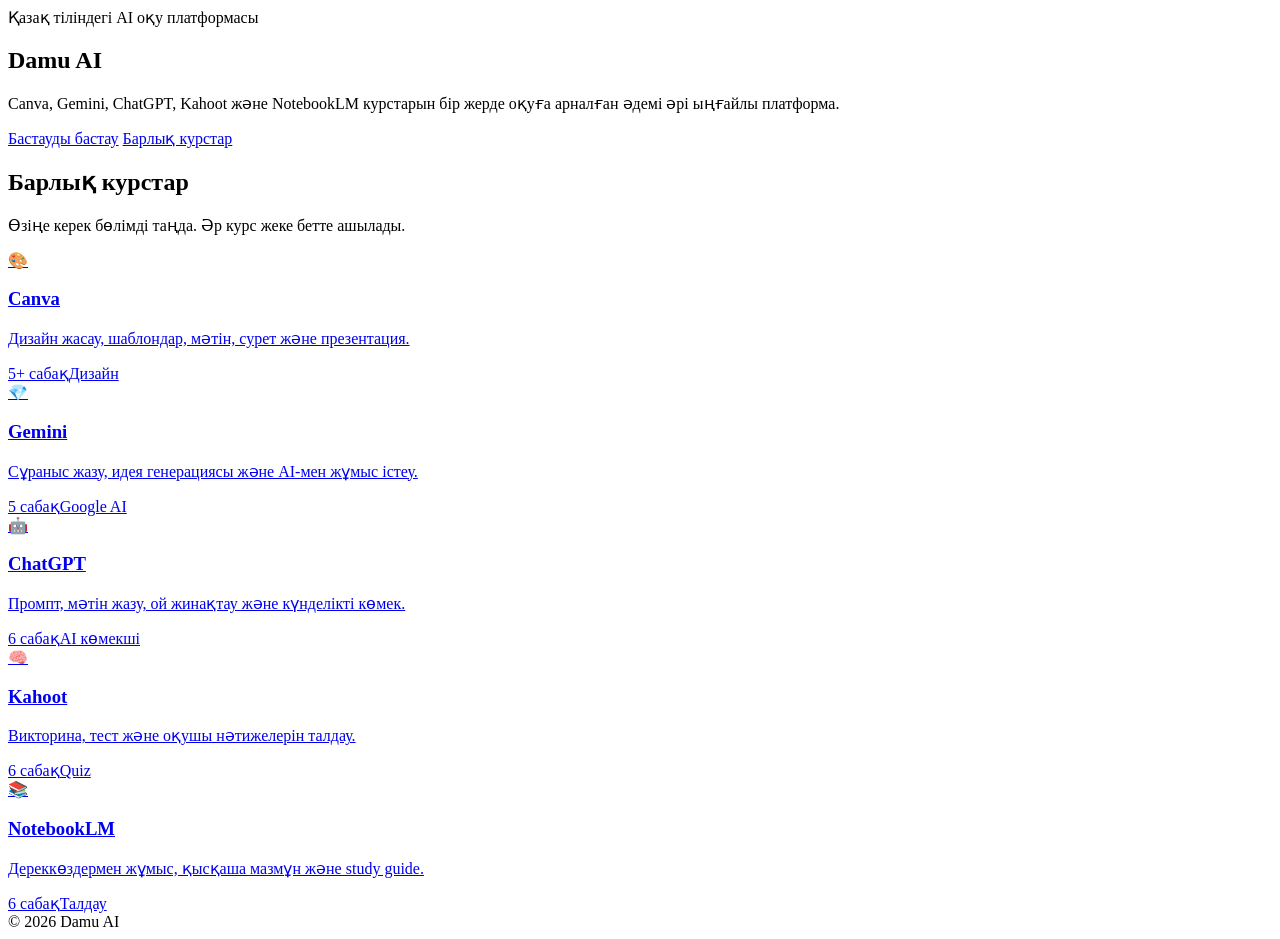
==== commit 46cbb127: "Update index.html" ====
--- a/index.html
+++ b/index.html
@@ -1,28 +1,61 @@
 <!DOCTYPE html>
-<html lang="kk">
-<head>
-<meta charset="UTF-8">
-<title>Damu AI</title>
-<style>
-body{font-family:Arial;background:#0b1220;color:#fff;margin:0;text-align:center}
-a{color:#4f8cff;text-decoration:none}
-.container{padding:40px}
-.card{background:#111a2e;padding:20px;margin:15px;border-radius:12px}
-</style>
-</head>
-<body>
-
-<div class="container">
-<h1>Damu AI</h1>
-<p>Онлайн AI курстары</p>
-
-<div class="card"><a href="canva.html">🎨 Canva курсы</a></div>
-<div class="card"><a href="gemini.html">💎 Gemini курсы</a></div>
-<div class="card"><a href="chatgpt.html">🤖 ChatGPT курсы</a></div>
-<div class="card"><a href="kahoot.html">🧠 Kahoot курсы</a></div>
-<div class="card"><a href="notebooklm.html">📚 NotebookLM курсы</a></div>
-
+    </div>
+  </div>
 </div>
 
+<section class="hero">
+  <div class="container">
+    <div class="hero-box">
+      <div class="badge">Қазақ тіліндегі AI оқу платформасы</div>
+      <h1>Damu AI</h1>
+      <p>Canva, Gemini, ChatGPT, Kahoot және NotebookLM курстарын бір жерде оқуға арналған әдемі әрі ыңғайлы платформа.</p>
+      <div class="hero-actions">
+        <a class="btn btn-primary" href="canva.html">Бастауды бастау</a>
+        <a class="btn btn-secondary" href="#courses">Барлық курстар</a>
+      </div>
+    </div>
+  </div>
+</section>
+
+<section class="section" id="courses">
+  <div class="container">
+    <h2 class="section-title">Барлық курстар</h2>
+    <p class="section-text">Өзіңе керек бөлімді таңда. Әр курс жеке бетте ашылады.</p>
+    <div class="grid">
+      <a class="card" href="canva.html">
+        <div class="icon">🎨</div>
+        <h3>Canva</h3>
+        <p>Дизайн жасау, шаблондар, мәтін, сурет және презентация.</p>
+        <div class="meta"><span>5+ сабақ</span><span>Дизайн</span></div>
+      </a>
+      <a class="card" href="gemini.html">
+        <div class="icon">💎</div>
+        <h3>Gemini</h3>
+        <p>Сұраныс жазу, идея генерациясы және AI-мен жұмыс істеу.</p>
+        <div class="meta"><span>5 сабақ</span><span>Google AI</span></div>
+      </a>
+      <a class="card" href="chatgpt.html">
+        <div class="icon">🤖</div>
+        <h3>ChatGPT</h3>
+        <p>Промпт, мәтін жазу, ой жинақтау және күнделікті көмек.</p>
+        <div class="meta"><span>6 сабақ</span><span>AI көмекші</span></div>
+      </a>
+      <a class="card" href="kahoot.html">
+        <div class="icon">🧠</div>
+        <h3>Kahoot</h3>
+        <p>Викторина, тест және оқушы нәтижелерін талдау.</p>
+        <div class="meta"><span>6 сабақ</span><span>Quiz</span></div>
+      </a>
+      <a class="card" href="notebooklm.html">
+        <div class="icon">📚</div>
+        <h3>NotebookLM</h3>
+        <p>Дереккөздермен жұмыс, қысқаша мазмұн және study guide.</p>
+        <div class="meta"><span>6 сабақ</span><span>Талдау</span></div>
+      </a>
+    </div>
+  </div>
+</section>
+
+<div class="footer">© 2026 Damu AI</div>
 </body>
 </html>
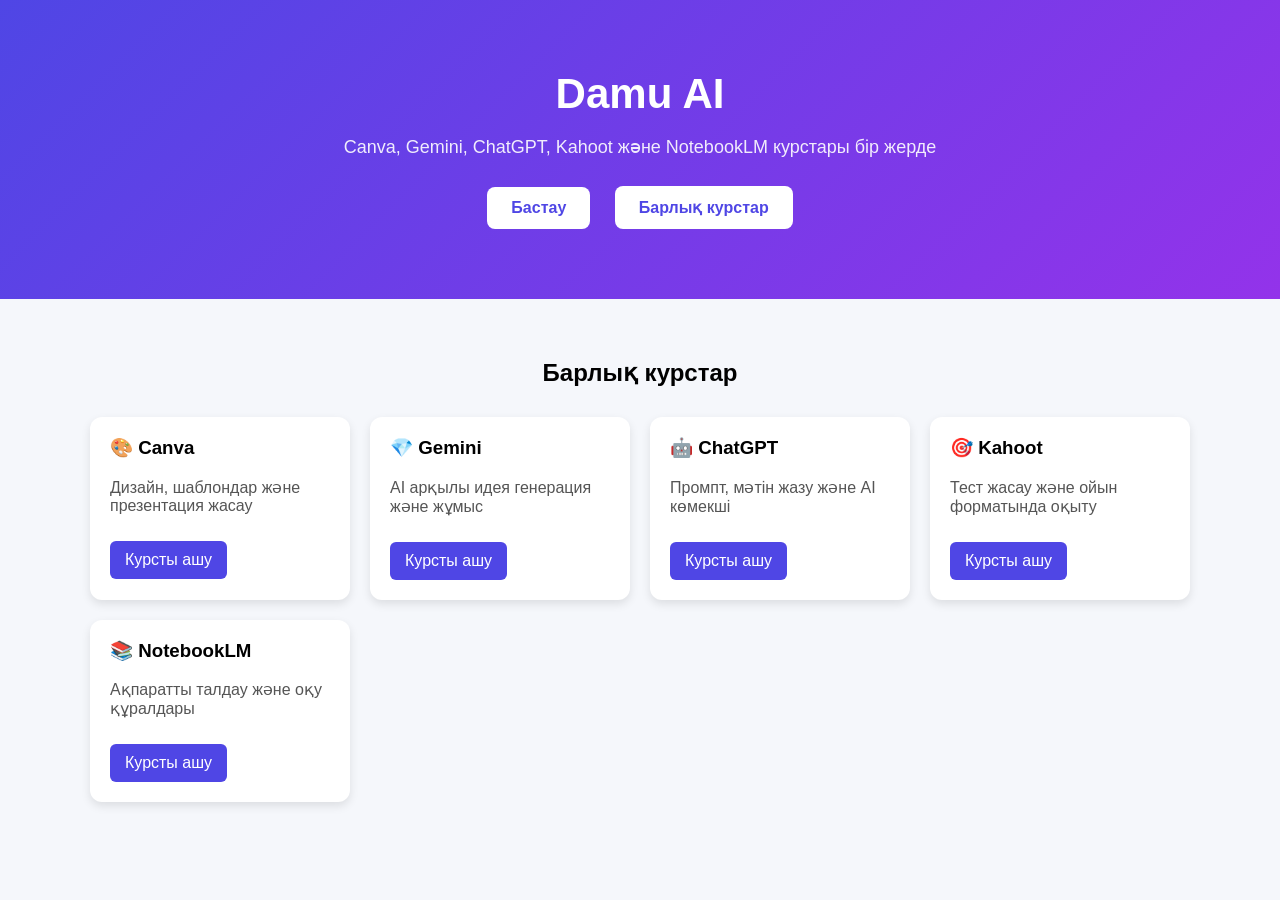
==== commit 08d06a65: "Update index.html" ====
--- a/index.html
+++ b/index.html
@@ -1,61 +1,153 @@
 <!DOCTYPE html>
+<html lang="kk">
+<head>
+  <meta charset="UTF-8">
+  <title>Damu AI</title>
+
+  <style>
+    body {
+      margin: 0;
+      font-family: Arial, sans-serif;
+      background: #f5f7fb;
+    }
+
+    /* HEADER */
+    .header {
+      background: linear-gradient(135deg, #4f46e5, #9333ea);
+      color: white;
+      padding: 60px 20px;
+      text-align: center;
+    }
+
+    .header h1 {
+      font-size: 42px;
+      margin: 10px 0;
+    }
+
+    .header p {
+      font-size: 18px;
+      opacity: 0.9;
+    }
+
+    .btn {
+      display: inline-block;
+      margin: 10px;
+      padding: 12px 24px;
+      background: white;
+      color: #4f46e5;
+      border-radius: 8px;
+      text-decoration: none;
+      font-weight: bold;
+      transition: 0.3s;
+    }
+
+    .btn:hover {
+      background: #e0e7ff;
+    }
+
+    /* COURSES */
+    .container {
+      max-width: 1100px;
+      margin: auto;
+      padding: 40px 20px;
+    }
+
+    h2 {
+      text-align: center;
+      margin-bottom: 30px;
+    }
+
+    .courses {
+      display: grid;
+      grid-template-columns: repeat(auto-fit, minmax(250px, 1fr));
+      gap: 20px;
+    }
+
+    .card {
+      background: white;
+      border-radius: 12px;
+      padding: 20px;
+      box-shadow: 0 4px 10px rgba(0,0,0,0.1);
+      transition: 0.3s;
+    }
+
+    .card:hover {
+      transform: translateY(-5px);
+    }
+
+    .card h3 {
+      margin-top: 0;
+    }
+
+    .card p {
+      color: #555;
+    }
+
+    .card a {
+      display: inline-block;
+      margin-top: 10px;
+      padding: 10px 15px;
+      background: #4f46e5;
+      color: white;
+      border-radius: 6px;
+      text-decoration: none;
+    }
+
+    .card a:hover {
+      background: #3730a3;
+    }
+  </style>
+</head>
+
+<body>
+
+<!-- HEADER -->
+<div class="header">
+  <h1>Damu AI</h1>
+  <p>Canva, Gemini, ChatGPT, Kahoot және NotebookLM курстары бір жерде</p>
+
+  <a href="#" class="btn">Бастау</a>
+  <a href="#courses" class="btn">Барлық курстар</a>
+</div>
+
+<!-- COURSES -->
+<div class="container" id="courses">
+  <h2>Барлық курстар</h2>
+
+  <div class="courses">
+
+    <div class="card">
+      <h3>🎨 Canva</h3>
+      <p>Дизайн, шаблондар және презентация жасау</p>
+      <a href="canva.html">Курсты ашу</a>
     </div>
+
+    <div class="card">
+      <h3>💎 Gemini</h3>
+      <p>AI арқылы идея генерация және жұмыс</p>
+      <a href="gemini.html">Курсты ашу</a>
+    </div>
+
+    <div class="card">
+      <h3>🤖 ChatGPT</h3>
+      <p>Промпт, мәтін жазу және AI көмекші</p>
+      <a href="chatgpt.html">Курсты ашу</a>
+    </div>
+
+    <div class="card">
+      <h3>🎯 Kahoot</h3>
+      <p>Тест жасау және ойын форматында оқыту</p>
+      <a href="kahoot.html">Курсты ашу</a>
+    </div>
+
+    <div class="card">
+      <h3>📚 NotebookLM</h3>
+      <p>Ақпаратты талдау және оқу құралдары</p>
+      <a href="notebooklm.html">Курсты ашу</a>
+    </div>
+
   </div>
 </div>
 
-<section class="hero">
-  <div class="container">
-    <div class="hero-box">
-      <div class="badge">Қазақ тіліндегі AI оқу платформасы</div>
-      <h1>Damu AI</h1>
-      <p>Canva, Gemini, ChatGPT, Kahoot және NotebookLM курстарын бір жерде оқуға арналған әдемі әрі ыңғайлы платформа.</p>
-      <div class="hero-actions">
-        <a class="btn btn-primary" href="canva.html">Бастауды бастау</a>
-        <a class="btn btn-secondary" href="#courses">Барлық курстар</a>
-      </div>
-    </div>
-  </div>
-</section>
-
-<section class="section" id="courses">
-  <div class="container">
-    <h2 class="section-title">Барлық курстар</h2>
-    <p class="section-text">Өзіңе керек бөлімді таңда. Әр курс жеке бетте ашылады.</p>
-    <div class="grid">
-      <a class="card" href="canva.html">
-        <div class="icon">🎨</div>
-        <h3>Canva</h3>
-        <p>Дизайн жасау, шаблондар, мәтін, сурет және презентация.</p>
-        <div class="meta"><span>5+ сабақ</span><span>Дизайн</span></div>
-      </a>
-      <a class="card" href="gemini.html">
-        <div class="icon">💎</div>
-        <h3>Gemini</h3>
-        <p>Сұраныс жазу, идея генерациясы және AI-мен жұмыс істеу.</p>
-        <div class="meta"><span>5 сабақ</span><span>Google AI</span></div>
-      </a>
-      <a class="card" href="chatgpt.html">
-        <div class="icon">🤖</div>
-        <h3>ChatGPT</h3>
-        <p>Промпт, мәтін жазу, ой жинақтау және күнделікті көмек.</p>
-        <div class="meta"><span>6 сабақ</span><span>AI көмекші</span></div>
-      </a>
-      <a class="card" href="kahoot.html">
-        <div class="icon">🧠</div>
-        <h3>Kahoot</h3>
-        <p>Викторина, тест және оқушы нәтижелерін талдау.</p>
-        <div class="meta"><span>6 сабақ</span><span>Quiz</span></div>
-      </a>
-      <a class="card" href="notebooklm.html">
-        <div class="icon">📚</div>
-        <h3>NotebookLM</h3>
-        <p>Дереккөздермен жұмыс, қысқаша мазмұн және study guide.</p>
-        <div class="meta"><span>6 сабақ</span><span>Талдау</span></div>
-      </a>
-    </div>
-  </div>
-</section>
-
-<div class="footer">© 2026 Damu AI</div>
 </body>
 </html>
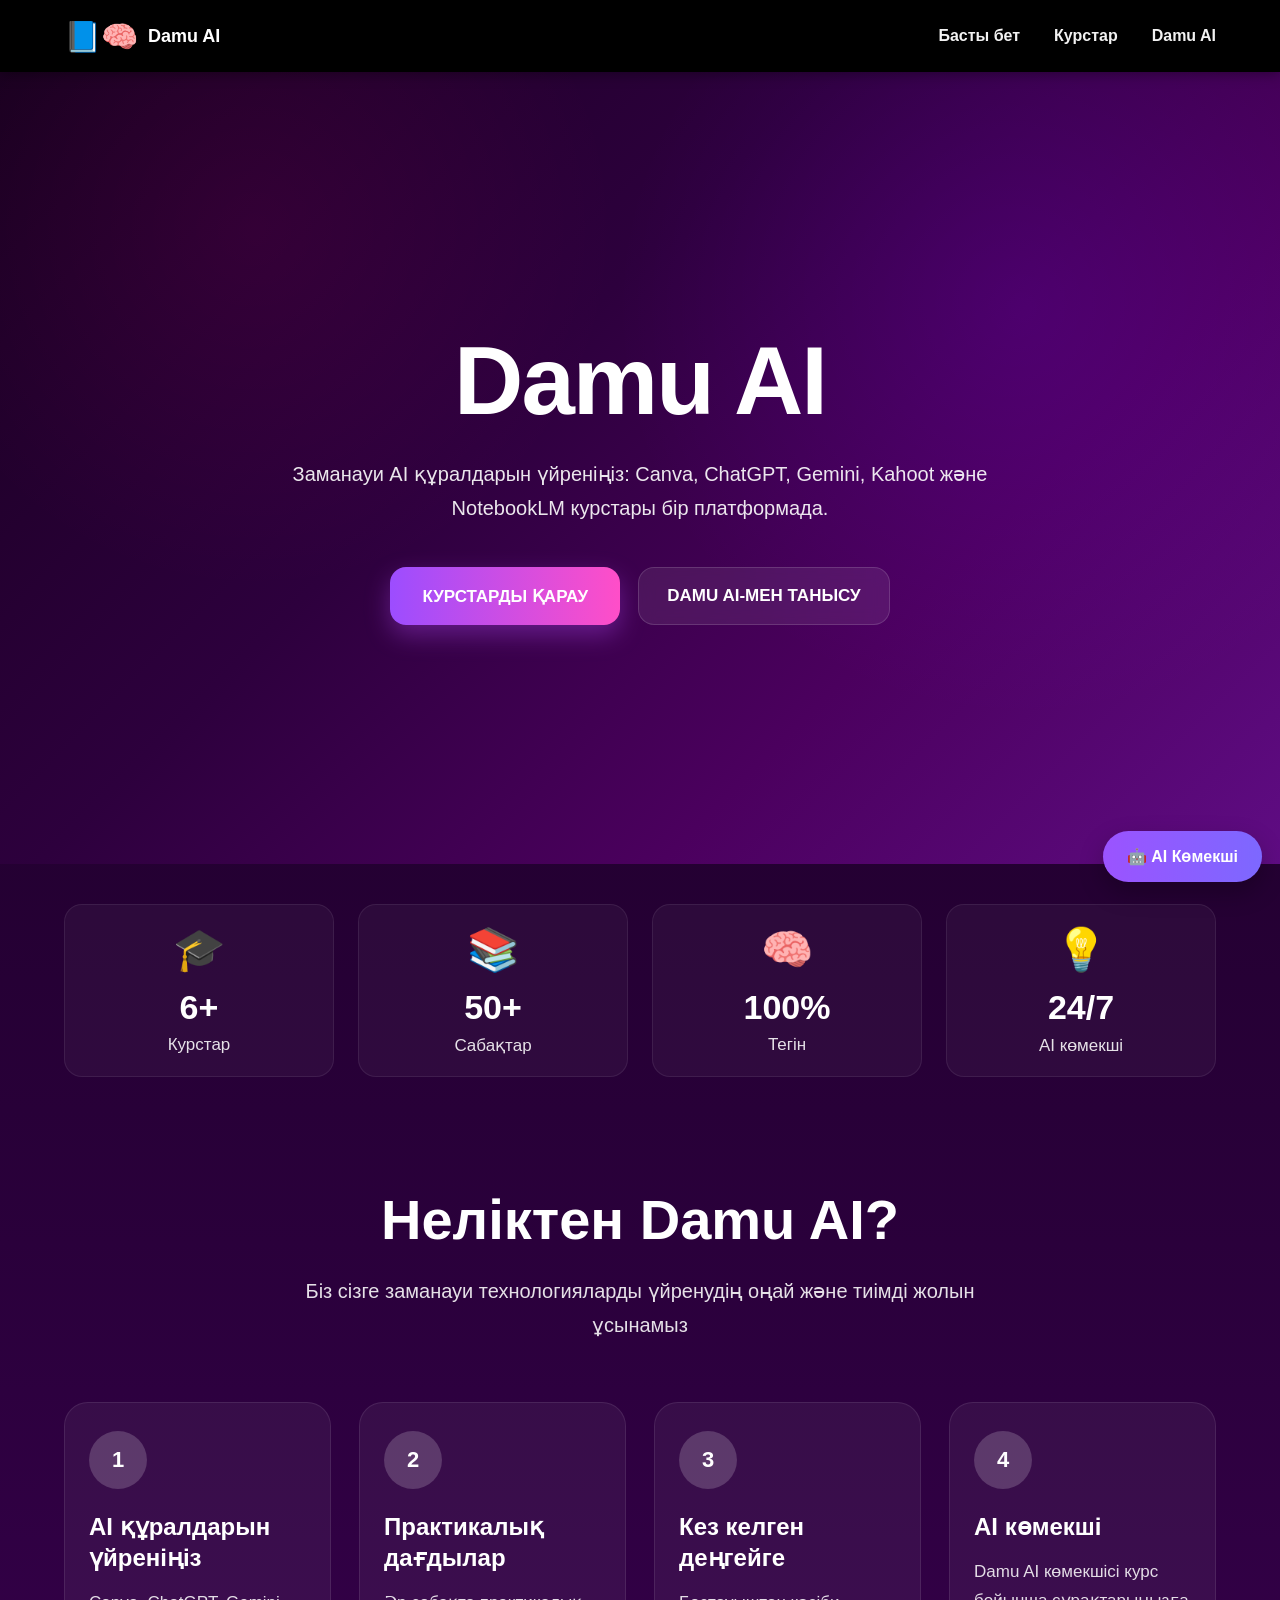
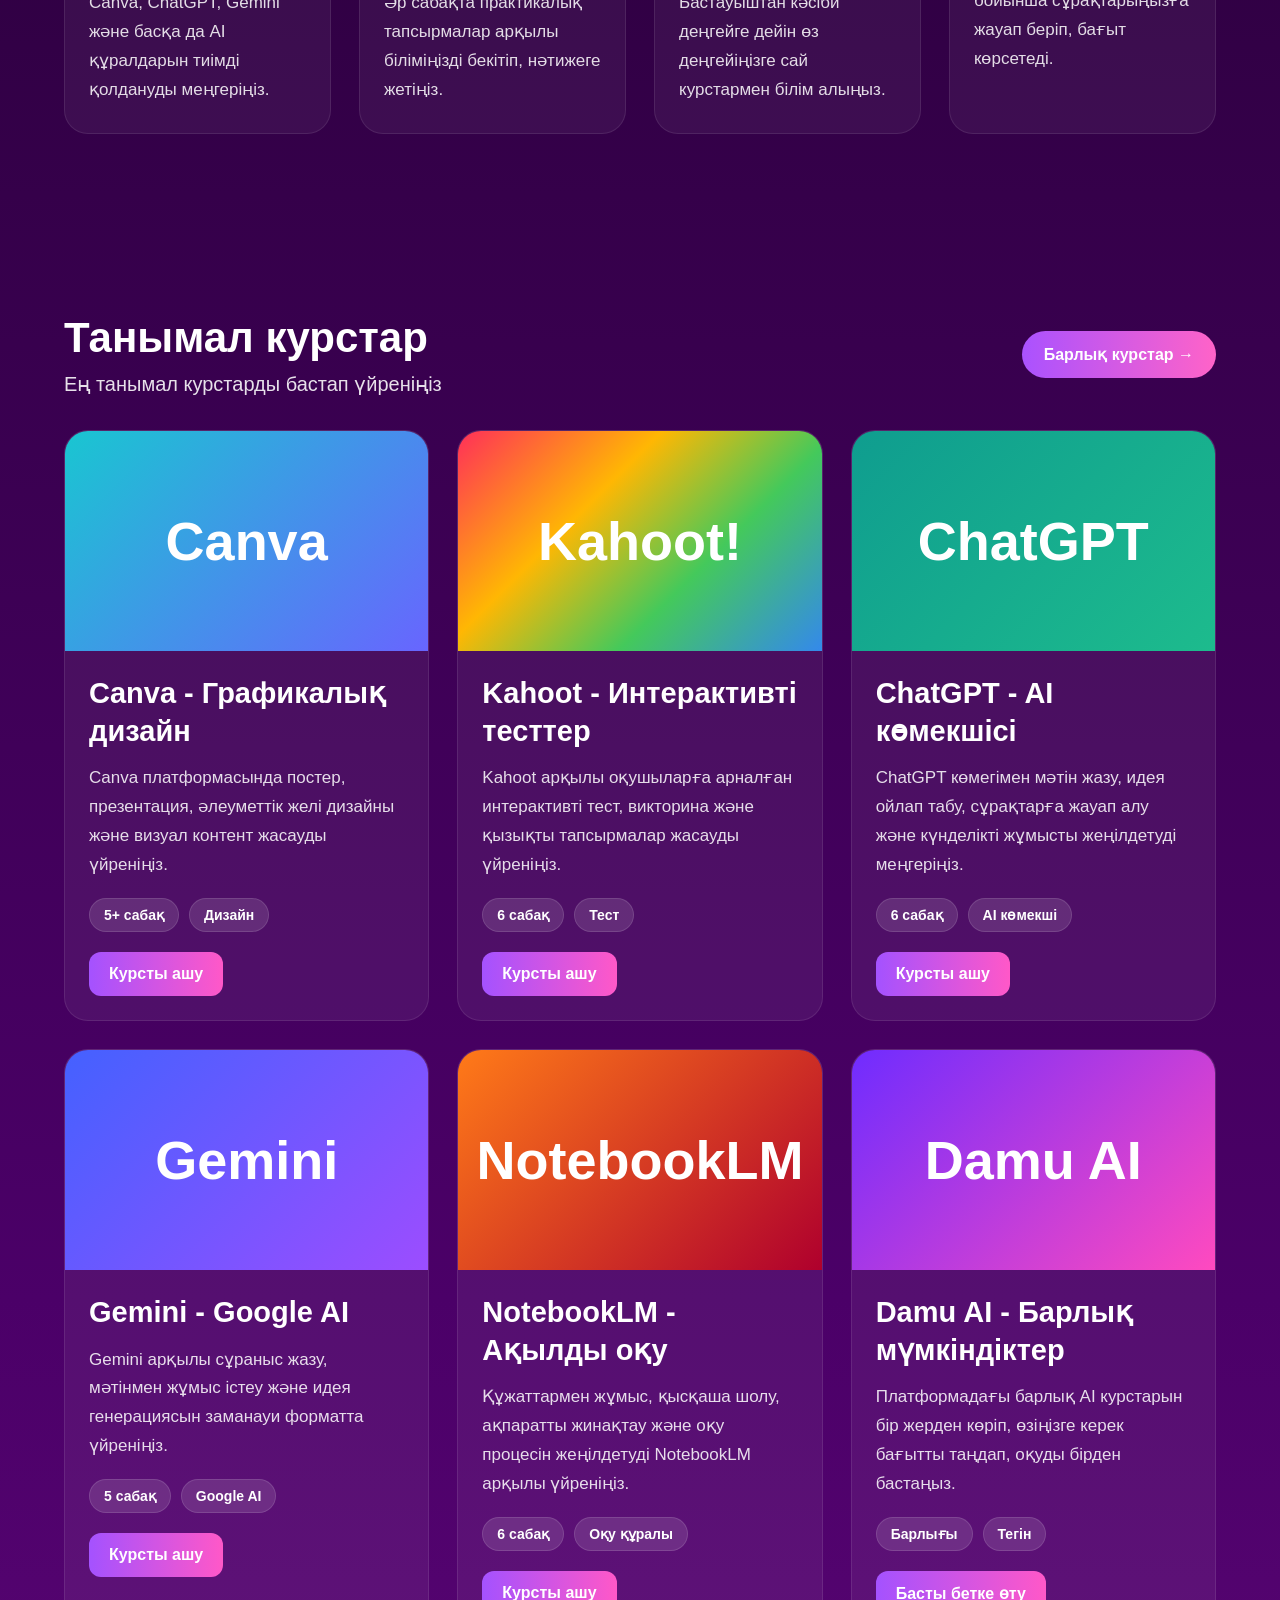
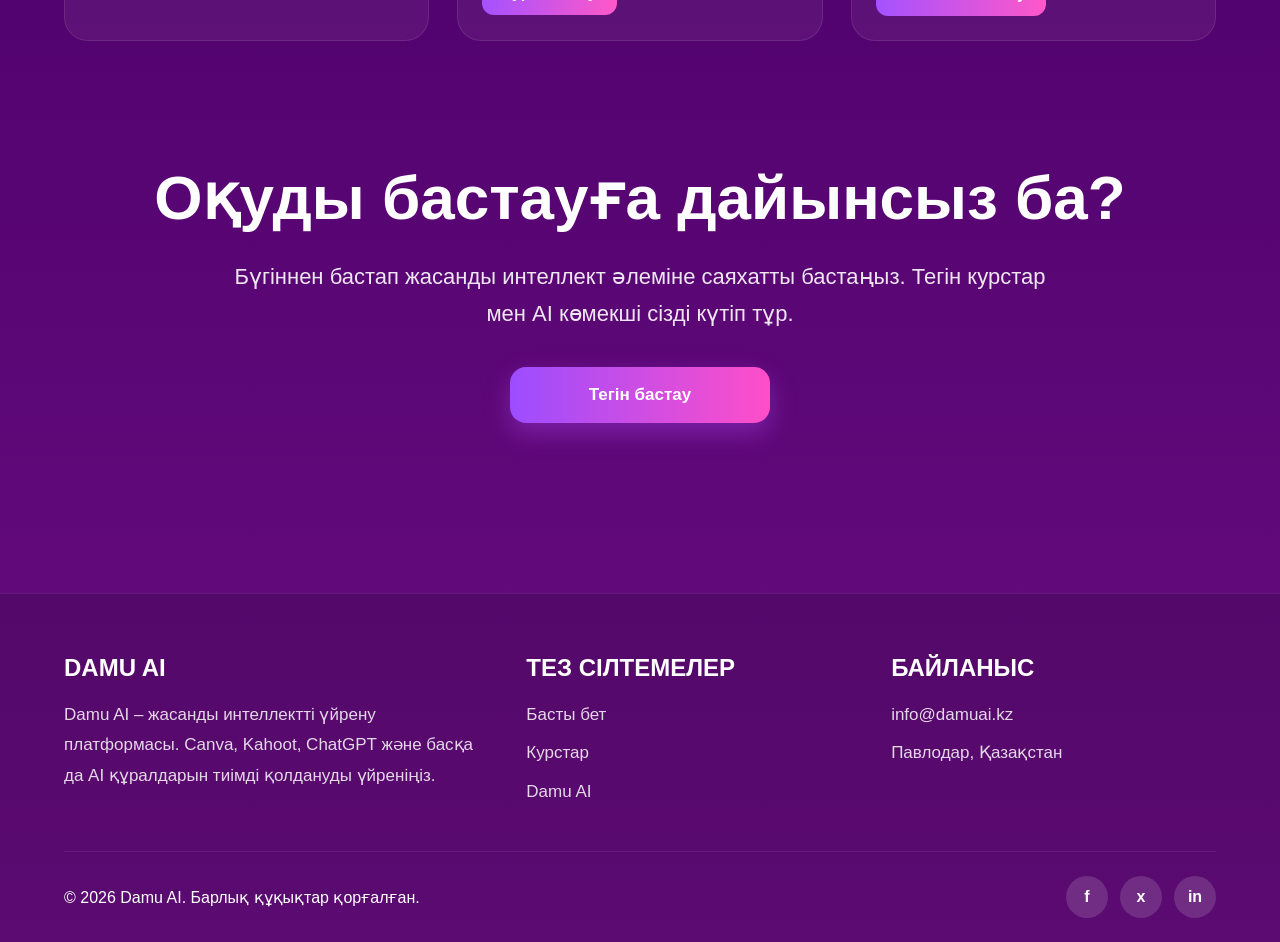
==== commit 72abae56: "Update index.html" ====
--- a/index.html
+++ b/index.html
@@ -1,153 +1,847 @@
 <!DOCTYPE html>
 <html lang="kk">
 <head>
-  <meta charset="UTF-8">
+  <meta charset="UTF-8" />
+  <meta name="viewport" content="width=device-width, initial-scale=1.0" />
   <title>Damu AI</title>
-
   <style>
+    * {
+      margin: 0;
+      padding: 0;
+      box-sizing: border-box;
+    }
+
+    html {
+      scroll-behavior: smooth;
+    }
+
     body {
-      margin: 0;
       font-family: Arial, sans-serif;
-      background: #f5f7fb;
+      color: white;
+      background: linear-gradient(180deg, #17001f 0%, #2a003b 30%, #4b0068 70%, #6a0d83 100%);
+      min-height: 100vh;
+    }
+
+    a {
+      text-decoration: none;
+      color: inherit;
+    }
+
+    .container {
+      width: 90%;
+      max-width: 1180px;
+      margin: 0 auto;
     }
 
     /* HEADER */
-    .header {
-      background: linear-gradient(135deg, #4f46e5, #9333ea);
+    header {
+      background: #000;
+      position: sticky;
+      top: 0;
+      z-index: 1000;
+      box-shadow: 0 2px 12px rgba(0,0,0,0.35);
+    }
+
+    .nav {
+      display: flex;
+      align-items: center;
+      justify-content: space-between;
+      min-height: 72px;
+    }
+
+    .logo {
+      display: flex;
+      align-items: center;
+      gap: 10px;
+      font-size: 30px;
+      font-weight: 700;
+    }
+
+    .logo span {
+      font-size: 30px;
+    }
+
+    .logo-text {
+      font-size: 18px;
+      font-weight: 700;
+    }
+
+    .menu {
+      display: flex;
+      gap: 34px;
+      list-style: none;
+      font-weight: 600;
+      font-size: 16px;
+    }
+
+    .menu a {
+      opacity: 0.95;
+      transition: 0.3s;
+    }
+
+    .menu a:hover {
+      color: #ff72d2;
+    }
+
+    /* HERO */
+    .hero {
+      min-height: 88vh;
+      display: flex;
+      align-items: center;
+      justify-content: center;
+      text-align: center;
+      padding: 80px 20px 60px;
+      background:
+        radial-gradient(circle at 20% 20%, rgba(255, 0, 150, 0.08), transparent 30%),
+        radial-gradient(circle at 80% 30%, rgba(140, 0, 255, 0.15), transparent 35%),
+        linear-gradient(135deg, #18001f 0%, #2d003d 40%, #4b005e 70%, #5f0c83 100%);
+    }
+
+    .hero-inner {
+      max-width: 900px;
+    }
+
+    .hero h1 {
+      font-size: 96px;
+      line-height: 1.05;
+      margin-bottom: 26px;
+      font-weight: 800;
+      letter-spacing: -2px;
+    }
+
+    .hero p {
+      font-size: 20px;
+      line-height: 1.7;
+      max-width: 780px;
+      margin: 0 auto 42px;
+      color: rgba(255,255,255,0.9);
+    }
+
+    .hero-buttons {
+      display: flex;
+      justify-content: center;
+      gap: 18px;
+      flex-wrap: wrap;
+    }
+
+    .btn {
+      display: inline-flex;
+      align-items: center;
+      justify-content: center;
+      min-width: 230px;
+      padding: 18px 28px;
+      border-radius: 16px;
+      font-weight: 700;
+      font-size: 17px;
+      transition: 0.3s ease;
+      border: none;
+      cursor: pointer;
+    }
+
+    .btn-primary {
+      background: linear-gradient(90deg, #9c4dff 0%, #ff4ec8 100%);
       color: white;
-      padding: 60px 20px;
+      box-shadow: 0 10px 25px rgba(186, 76, 255, 0.35);
+    }
+
+    .btn-primary:hover {
+      transform: translateY(-3px);
+      box-shadow: 0 16px 32px rgba(186, 76, 255, 0.45);
+    }
+
+    .btn-secondary {
+      background: rgba(255,255,255,0.08);
+      border: 1px solid rgba(255,255,255,0.14);
+      color: white;
+      backdrop-filter: blur(8px);
+    }
+
+    .btn-secondary:hover {
+      background: rgba(255,255,255,0.14);
+      transform: translateY(-3px);
+    }
+
+    /* STATS */
+    .stats {
+      padding: 40px 0 20px;
+    }
+
+    .stats-grid {
+      display: grid;
+      grid-template-columns: repeat(4, 1fr);
+      gap: 24px;
+    }
+
+    .stat-box {
       text-align: center;
-    }
-
-    .header h1 {
+      padding: 20px;
+      border-radius: 18px;
+      background: rgba(255,255,255,0.04);
+      border: 1px solid rgba(255,255,255,0.08);
+    }
+
+    .stat-icon {
       font-size: 42px;
-      margin: 10px 0;
-    }
-
-    .header p {
-      font-size: 18px;
-      opacity: 0.9;
-    }
-
-    .btn {
+      margin-bottom: 14px;
+    }
+
+    .stat-number {
+      font-size: 34px;
+      font-weight: 800;
+      margin-bottom: 8px;
+    }
+
+    .stat-label {
+      font-size: 17px;
+      color: rgba(255,255,255,0.88);
+    }
+
+    /* WHY */
+    .section {
+      padding: 90px 0;
+    }
+
+    .section-title {
+      text-align: center;
+      font-size: 56px;
+      margin-bottom: 22px;
+      font-weight: 800;
+    }
+
+    .section-subtitle {
+      text-align: center;
+      font-size: 20px;
+      line-height: 1.7;
+      max-width: 760px;
+      margin: 0 auto 60px;
+      color: rgba(255,255,255,0.88);
+    }
+
+    .why-grid {
+      display: grid;
+      grid-template-columns: repeat(4, 1fr);
+      gap: 28px;
+    }
+
+    .why-card {
+      background: rgba(255,255,255,0.05);
+      border: 1px solid rgba(255,255,255,0.09);
+      border-radius: 24px;
+      padding: 28px 24px;
+      transition: 0.3s;
+    }
+
+    .why-card:hover {
+      transform: translateY(-6px);
+      background: rgba(255,255,255,0.08);
+    }
+
+    .why-number {
+      width: 58px;
+      height: 58px;
+      border-radius: 50%;
+      background: rgba(255,255,255,0.18);
+      display: flex;
+      align-items: center;
+      justify-content: center;
+      font-weight: 800;
+      font-size: 22px;
+      margin-bottom: 22px;
+    }
+
+    .why-card h3 {
+      font-size: 24px;
+      margin-bottom: 16px;
+      line-height: 1.3;
+    }
+
+    .why-card p {
+      font-size: 17px;
+      line-height: 1.7;
+      color: rgba(255,255,255,0.86);
+    }
+
+    /* COURSES */
+    .courses-top {
+      display: flex;
+      align-items: center;
+      justify-content: space-between;
+      gap: 20px;
+      margin-bottom: 34px;
+    }
+
+    .courses-top-left h2 {
+      font-size: 42px;
+      margin-bottom: 10px;
+    }
+
+    .courses-top-left p {
+      font-size: 20px;
+      color: rgba(255,255,255,0.88);
+    }
+
+    .mini-btn {
+      padding: 14px 22px;
+      border-radius: 999px;
+      background: linear-gradient(90deg, #aa52ff, #ff63c8);
+      font-weight: 700;
+      white-space: nowrap;
+    }
+
+    .courses-grid {
+      display: grid;
+      grid-template-columns: repeat(3, 1fr);
+      gap: 28px;
+    }
+
+    .course-card {
+      background: rgba(255,255,255,0.06);
+      border-radius: 24px;
+      overflow: hidden;
+      border: 1px solid rgba(255,255,255,0.09);
+      transition: 0.3s;
+    }
+
+    .course-card:hover {
+      transform: translateY(-6px);
+      box-shadow: 0 18px 40px rgba(0,0,0,0.22);
+    }
+
+    .course-image {
+      height: 220px;
+      display: flex;
+      align-items: center;
+      justify-content: center;
+      font-size: 54px;
+      font-weight: 800;
+      color: white;
+      text-align: center;
+      padding: 20px;
+    }
+
+    .canva-bg {
+      background: linear-gradient(135deg, #19c6d1 0%, #6865ff 100%);
+    }
+
+    .kahoot-bg {
+      background: linear-gradient(135deg, #ff2f59 0%, #ffb703 35%, #44c95b 65%, #3489eb 100%);
+    }
+
+    .chatgpt-bg {
+      background: linear-gradient(135deg, #0f9d8f 0%, #1dbb8d 100%);
+    }
+
+    .gemini-bg {
+      background: linear-gradient(135deg, #4461ff 0%, #9c4dff 100%);
+    }
+
+    .notebook-bg {
+      background: linear-gradient(135deg, #ff7a18 0%, #af002d 100%);
+    }
+
+    .course-content {
+      padding: 24px;
+    }
+
+    .course-content h3 {
+      font-size: 29px;
+      margin-bottom: 14px;
+      line-height: 1.3;
+    }
+
+    .course-content p {
+      font-size: 17px;
+      line-height: 1.7;
+      color: rgba(255,255,255,0.86);
+      margin-bottom: 18px;
+    }
+
+    .course-meta {
+      display: flex;
+      gap: 10px;
+      flex-wrap: wrap;
+      margin-bottom: 20px;
+    }
+
+    .tag {
+      background: rgba(255,255,255,0.12);
+      border: 1px solid rgba(255,255,255,0.12);
+      padding: 8px 14px;
+      border-radius: 999px;
+      font-size: 14px;
+      font-weight: 700;
+    }
+
+    .course-link {
       display: inline-block;
-      margin: 10px;
-      padding: 12px 24px;
-      background: white;
-      color: #4f46e5;
-      border-radius: 8px;
-      text-decoration: none;
-      font-weight: bold;
+      padding: 13px 20px;
+      border-radius: 12px;
+      background: linear-gradient(90deg, #a452ff, #ff58c8);
+      font-weight: 700;
+    }
+
+    /* CTA */
+    .cta {
+      text-align: center;
+      padding-top: 30px;
+    }
+
+    .cta h2 {
+      font-size: 62px;
+      margin-bottom: 24px;
+      font-weight: 800;
+    }
+
+    .cta p {
+      max-width: 820px;
+      margin: 0 auto 34px;
+      font-size: 22px;
+      line-height: 1.7;
+      color: rgba(255,255,255,0.9);
+    }
+
+    /* FOOTER */
+    footer {
+      margin-top: 80px;
+      border-top: 1px solid rgba(255,255,255,0.08);
+      background: rgba(0,0,0,0.14);
+    }
+
+    .footer-top {
+      display: grid;
+      grid-template-columns: 1.3fr 1fr 1fr;
+      gap: 40px;
+      padding: 60px 0 36px;
+    }
+
+    .footer-col h4 {
+      font-size: 24px;
+      margin-bottom: 18px;
+    }
+
+    .footer-col p,
+    .footer-col a {
+      display: block;
+      color: rgba(255,255,255,0.84);
+      font-size: 17px;
+      line-height: 1.8;
+      margin-bottom: 8px;
+    }
+
+    .footer-col a:hover {
+      color: #ff79d7;
+    }
+
+    .footer-bottom {
+      border-top: 1px solid rgba(255,255,255,0.08);
+      padding: 24px 0;
+      display: flex;
+      justify-content: space-between;
+      align-items: center;
+      gap: 20px;
+      flex-wrap: wrap;
+    }
+
+    .socials {
+      display: flex;
+      gap: 12px;
+    }
+
+    .social {
+      width: 42px;
+      height: 42px;
+      border-radius: 50%;
+      background: rgba(255,255,255,0.14);
+      display: flex;
+      align-items: center;
+      justify-content: center;
+      font-weight: 700;
       transition: 0.3s;
     }
 
-    .btn:hover {
-      background: #e0e7ff;
-    }
-
-    /* COURSES */
-    .container {
-      max-width: 1100px;
-      margin: auto;
-      padding: 40px 20px;
-    }
-
-    h2 {
-      text-align: center;
-      margin-bottom: 30px;
-    }
-
-    .courses {
-      display: grid;
-      grid-template-columns: repeat(auto-fit, minmax(250px, 1fr));
-      gap: 20px;
-    }
-
-    .card {
-      background: white;
-      border-radius: 12px;
-      padding: 20px;
-      box-shadow: 0 4px 10px rgba(0,0,0,0.1);
+    .social:hover {
+      background: rgba(255,255,255,0.22);
+      transform: translateY(-2px);
+    }
+
+    /* AI BUTTON */
+    .ai-button {
+      position: fixed;
+      right: 18px;
+      bottom: 18px;
+      background: linear-gradient(90deg, #9b53ff, #7d68ff);
+      color: white;
+      padding: 16px 24px;
+      border-radius: 999px;
+      font-weight: 700;
+      box-shadow: 0 10px 25px rgba(0,0,0,0.25);
+      z-index: 999;
       transition: 0.3s;
     }
 
-    .card:hover {
-      transform: translateY(-5px);
-    }
-
-    .card h3 {
-      margin-top: 0;
-    }
-
-    .card p {
-      color: #555;
-    }
-
-    .card a {
-      display: inline-block;
-      margin-top: 10px;
-      padding: 10px 15px;
-      background: #4f46e5;
-      color: white;
-      border-radius: 6px;
-      text-decoration: none;
-    }
-
-    .card a:hover {
-      background: #3730a3;
+    .ai-button:hover {
+      transform: translateY(-3px);
+    }
+
+    /* RESPONSIVE */
+    @media (max-width: 1100px) {
+      .hero h1 {
+        font-size: 74px;
+      }
+
+      .stats-grid,
+      .why-grid {
+        grid-template-columns: repeat(2, 1fr);
+      }
+
+      .courses-grid {
+        grid-template-columns: repeat(2, 1fr);
+      }
+    }
+
+    @media (max-width: 768px) {
+      .nav {
+        flex-direction: column;
+        justify-content: center;
+        gap: 14px;
+        padding: 14px 0;
+      }
+
+      .menu {
+        gap: 18px;
+        flex-wrap: wrap;
+        justify-content: center;
+        font-size: 15px;
+      }
+
+      .hero {
+        min-height: auto;
+        padding: 90px 15px 70px;
+      }
+
+      .hero h1 {
+        font-size: 52px;
+      }
+
+      .hero p {
+        font-size: 18px;
+      }
+
+      .section-title,
+      .cta h2 {
+        font-size: 40px;
+      }
+
+      .section-subtitle,
+      .cta p {
+        font-size: 18px;
+      }
+
+      .stats-grid,
+      .why-grid,
+      .courses-grid,
+      .footer-top {
+        grid-template-columns: 1fr;
+      }
+
+      .courses-top {
+        flex-direction: column;
+        align-items: flex-start;
+      }
+
+      .course-image {
+        height: 190px;
+        font-size: 42px;
+      }
+
+      .footer-bottom {
+        flex-direction: column;
+        align-items: flex-start;
+      }
+
+      .btn {
+        min-width: 100%;
+      }
+
+      .hero-buttons {
+        width: 100%;
+      }
+
+      .ai-button {
+        right: 12px;
+        bottom: 12px;
+        padding: 14px 18px;
+        font-size: 15px;
+      }
     }
   </style>
 </head>
-
 <body>
 
-<!-- HEADER -->
-<div class="header">
-  <h1>Damu AI</h1>
-  <p>Canva, Gemini, ChatGPT, Kahoot және NotebookLM курстары бір жерде</p>
-
-  <a href="#" class="btn">Бастау</a>
-  <a href="#courses" class="btn">Барлық курстар</a>
-</div>
-
-<!-- COURSES -->
-<div class="container" id="courses">
-  <h2>Барлық курстар</h2>
-
-  <div class="courses">
-
-    <div class="card">
-      <h3>🎨 Canva</h3>
-      <p>Дизайн, шаблондар және презентация жасау</p>
-      <a href="canva.html">Курсты ашу</a>
+  <header>
+    <div class="container nav">
+      <a href="#" class="logo">
+        <span>📘🧠</span>
+        <div class="logo-text">Damu AI</div>
+      </a>
+
+      <ul class="menu">
+        <li><a href="#home">Басты бет</a></li>
+        <li><a href="#courses">Курстар</a></li>
+        <li><a href="#about">Damu AI</a></li>
+      </ul>
     </div>
-
-    <div class="card">
-      <h3>💎 Gemini</h3>
-      <p>AI арқылы идея генерация және жұмыс</p>
-      <a href="gemini.html">Курсты ашу</a>
+  </header>
+
+  <section class="hero" id="home">
+    <div class="hero-inner">
+      <h1>Damu AI</h1>
+      <p>
+        Заманауи AI құралдарын үйреніңіз: Canva, ChatGPT, Gemini, Kahoot және
+        NotebookLM курстары бір платформада.
+      </p>
+
+      <div class="hero-buttons">
+        <a href="#courses" class="btn btn-primary">КУРСТАРДЫ ҚАРАУ</a>
+        <a href="#about" class="btn btn-secondary">DAMU AI-МЕН ТАНЫСУ</a>
+      </div>
     </div>
-
-    <div class="card">
-      <h3>🤖 ChatGPT</h3>
-      <p>Промпт, мәтін жазу және AI көмекші</p>
-      <a href="chatgpt.html">Курсты ашу</a>
+  </section>
+
+  <section class="stats">
+    <div class="container">
+      <div class="stats-grid">
+        <div class="stat-box">
+          <div class="stat-icon">🎓</div>
+          <div class="stat-number">6+</div>
+          <div class="stat-label">Курстар</div>
+        </div>
+
+        <div class="stat-box">
+          <div class="stat-icon">📚</div>
+          <div class="stat-number">50+</div>
+          <div class="stat-label">Сабақтар</div>
+        </div>
+
+        <div class="stat-box">
+          <div class="stat-icon">🧠</div>
+          <div class="stat-number">100%</div>
+          <div class="stat-label">Тегін</div>
+        </div>
+
+        <div class="stat-box">
+          <div class="stat-icon">💡</div>
+          <div class="stat-number">24/7</div>
+          <div class="stat-label">AI көмекші</div>
+        </div>
+      </div>
     </div>
-
-    <div class="card">
-      <h3>🎯 Kahoot</h3>
-      <p>Тест жасау және ойын форматында оқыту</p>
-      <a href="kahoot.html">Курсты ашу</a>
+  </section>
+
+  <section class="section" id="about">
+    <div class="container">
+      <h2 class="section-title">Неліктен Damu AI?</h2>
+      <p class="section-subtitle">
+        Біз сізге заманауи технологияларды үйренудің оңай және тиімді жолын ұсынамыз
+      </p>
+
+      <div class="why-grid">
+        <div class="why-card">
+          <div class="why-number">1</div>
+          <h3>AI құралдарын үйреніңіз</h3>
+          <p>
+            Canva, ChatGPT, Gemini және басқа да AI құралдарын тиімді қолдануды меңгеріңіз.
+          </p>
+        </div>
+
+        <div class="why-card">
+          <div class="why-number">2</div>
+          <h3>Практикалық дағдылар</h3>
+          <p>
+            Әр сабақта практикалық тапсырмалар арқылы біліміңізді бекітіп, нәтижеге жетіңіз.
+          </p>
+        </div>
+
+        <div class="why-card">
+          <div class="why-number">3</div>
+          <h3>Кез келген деңгейге</h3>
+          <p>
+            Бастауыштан кәсіби деңгейге дейін өз деңгейіңізге сай курстармен білім алыңыз.
+          </p>
+        </div>
+
+        <div class="why-card">
+          <div class="why-number">4</div>
+          <h3>AI көмекші</h3>
+          <p>
+            Damu AI көмекшісі курс бойынша сұрақтарыңызға жауап беріп, бағыт көрсетеді.
+          </p>
+        </div>
+      </div>
     </div>
-
-    <div class="card">
-      <h3>📚 NotebookLM</h3>
-      <p>Ақпаратты талдау және оқу құралдары</p>
-      <a href="notebooklm.html">Курсты ашу</a>
+  </section>
+
+  <section class="section" id="courses">
+    <div class="container">
+      <div class="courses-top">
+        <div class="courses-top-left">
+          <h2>Танымал курстар</h2>
+          <p>Ең танымал курстарды бастап үйреніңіз</p>
+        </div>
+
+        <a href="#courses" class="mini-btn">Барлық курстар →</a>
+      </div>
+
+      <div class="courses-grid">
+        <div class="course-card">
+          <div class="course-image canva-bg">Canva</div>
+          <div class="course-content">
+            <h3>Canva - Графикалық дизайн</h3>
+            <p>
+              Canva платформасында постер, презентация, әлеуметтік желі дизайны
+              және визуал контент жасауды үйреніңіз.
+            </p>
+            <div class="course-meta">
+              <span class="tag">5+ сабақ</span>
+              <span class="tag">Дизайн</span>
+            </div>
+            <a href="canva.html" class="course-link">Курсты ашу</a>
+          </div>
+        </div>
+
+        <div class="course-card">
+          <div class="course-image kahoot-bg">Kahoot!</div>
+          <div class="course-content">
+            <h3>Kahoot - Интерактивті тесттер</h3>
+            <p>
+              Kahoot арқылы оқушыларға арналған интерактивті тест, викторина
+              және қызықты тапсырмалар жасауды үйреніңіз.
+            </p>
+            <div class="course-meta">
+              <span class="tag">6 сабақ</span>
+              <span class="tag">Тест</span>
+            </div>
+            <a href="kahoot.html" class="course-link">Курсты ашу</a>
+          </div>
+        </div>
+
+        <div class="course-card">
+          <div class="course-image chatgpt-bg">ChatGPT</div>
+          <div class="course-content">
+            <h3>ChatGPT - AI көмекшісі</h3>
+            <p>
+              ChatGPT көмегімен мәтін жазу, идея ойлап табу, сұрақтарға жауап алу
+              және күнделікті жұмысты жеңілдетуді меңгеріңіз.
+            </p>
+            <div class="course-meta">
+              <span class="tag">6 сабақ</span>
+              <span class="tag">AI көмекші</span>
+            </div>
+            <a href="chatgpt.html" class="course-link">Курсты ашу</a>
+          </div>
+        </div>
+
+        <div class="course-card">
+          <div class="course-image gemini-bg">Gemini</div>
+          <div class="course-content">
+            <h3>Gemini - Google AI</h3>
+            <p>
+              Gemini арқылы сұраныс жазу, мәтінмен жұмыс істеу және идея генерациясын
+              заманауи форматта үйреніңіз.
+            </p>
+            <div class="course-meta">
+              <span class="tag">5 сабақ</span>
+              <span class="tag">Google AI</span>
+            </div>
+            <a href="gemini.html" class="course-link">Курсты ашу</a>
+          </div>
+        </div>
+
+        <div class="course-card">
+          <div class="course-image notebook-bg">NotebookLM</div>
+          <div class="course-content">
+            <h3>NotebookLM - Ақылды оқу</h3>
+            <p>
+              Құжаттармен жұмыс, қысқаша шолу, ақпаратты жинақтау және оқу процесін
+              жеңілдетуді NotebookLM арқылы үйреніңіз.
+            </p>
+            <div class="course-meta">
+              <span class="tag">6 сабақ</span>
+              <span class="tag">Оқу құралы</span>
+            </div>
+            <a href="notebooklm.html" class="course-link">Курсты ашу</a>
+          </div>
+        </div>
+
+        <div class="course-card">
+          <div class="course-image" style="background: linear-gradient(135deg,#6f2cff,#ff4abf);">
+            Damu AI
+          </div>
+          <div class="course-content">
+            <h3>Damu AI - Барлық мүмкіндіктер</h3>
+            <p>
+              Платформадағы барлық AI курстарын бір жерден көріп, өзіңізге керек
+              бағытты таңдап, оқуды бірден бастаңыз.
+            </p>
+            <div class="course-meta">
+              <span class="tag">Барлығы</span>
+              <span class="tag">Тегін</span>
+            </div>
+            <a href="#home" class="course-link">Басты бетке өту</a>
+          </div>
+        </div>
+      </div>
     </div>
-
-  </div>
-</div>
+  </section>
+
+  <section class="section cta">
+    <div class="container">
+      <h2>Оқуды бастауға дайынсыз ба?</h2>
+      <p>
+        Бүгіннен бастап жасанды интеллект әлеміне саяхатты бастаңыз.
+        Тегін курстар мен AI көмекші сізді күтіп тұр.
+      </p>
+      <a href="#courses" class="btn btn-primary" style="min-width:260px;">Тегін бастау</a>
+    </div>
+  </section>
+
+  <footer>
+    <div class="container">
+      <div class="footer-top">
+        <div class="footer-col">
+          <h4>DAMU AI</h4>
+          <p>
+            Damu AI – жасанды интеллектті үйрену платформасы. Canva, Kahoot,
+            ChatGPT және басқа да AI құралдарын тиімді қолдануды үйреніңіз.
+          </p>
+        </div>
+
+        <div class="footer-col">
+          <h4>ТЕЗ СІЛТЕМЕЛЕР</h4>
+          <a href="#home">Басты бет</a>
+          <a href="#courses">Курстар</a>
+          <a href="#about">Damu AI</a>
+        </div>
+
+        <div class="footer-col">
+          <h4>БАЙЛАНЫС</h4>
+          <a href="mailto:info@damuai.kz">info@damuai.kz</a>
+          <p>Павлодар, Қазақстан</p>
+        </div>
+      </div>
+
+      <div class="footer-bottom">
+        <div>© 2026 Damu AI. Барлық құқықтар қорғалған.</div>
+        <div class="socials">
+          <a href="#" class="social">f</a>
+          <a href="#" class="social">x</a>
+          <a href="#" class="social">in</a>
+        </div>
+      </div>
+    </div>
+  </footer>
+
+  <a href="#" class="ai-button">🤖 AI Көмекші</a>
 
 </body>
 </html>
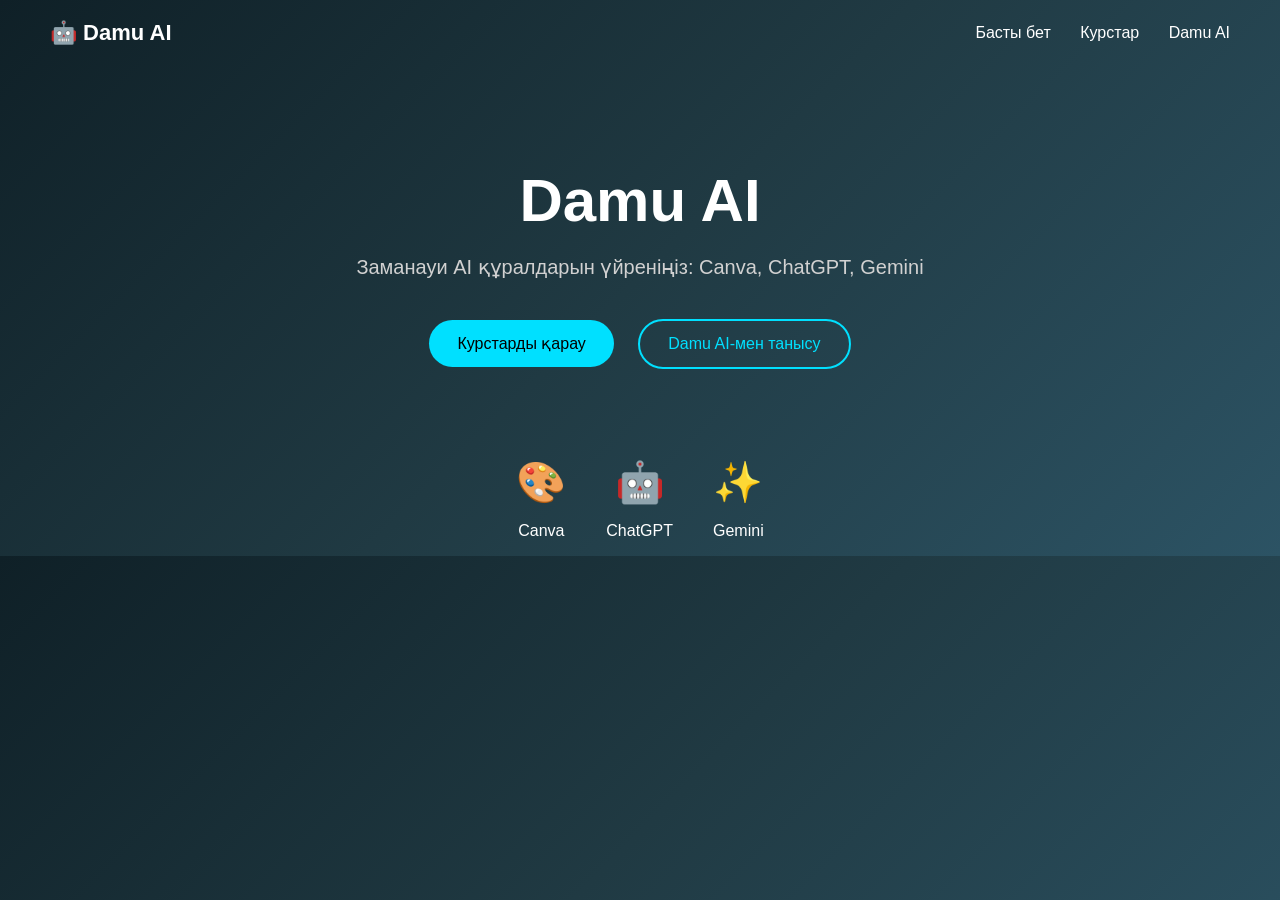
==== commit aa856d02: "Update index.html" ====
--- a/index.html
+++ b/index.html
@@ -1,847 +1,152 @@
 <!DOCTYPE html>
 <html lang="kk">
 <head>
-  <meta charset="UTF-8" />
-  <meta name="viewport" content="width=device-width, initial-scale=1.0" />
-  <title>Damu AI</title>
-  <style>
-    * {
-      margin: 0;
-      padding: 0;
-      box-sizing: border-box;
-    }
+<meta charset="UTF-8">
+<meta name="viewport" content="width=device-width, initial-scale=1.0">
+<title>Damu AI</title>
 
-    html {
-      scroll-behavior: smooth;
-    }
+<style>
+body {
+    margin: 0;
+    font-family: 'Segoe UI', sans-serif;
+    background: linear-gradient(135deg, #0f2027, #203a43, #2c5364);
+    color: white;
+}
 
-    body {
-      font-family: Arial, sans-serif;
-      color: white;
-      background: linear-gradient(180deg, #17001f 0%, #2a003b 30%, #4b0068 70%, #6a0d83 100%);
-      min-height: 100vh;
-    }
+/* HEADER */
+header {
+    display: flex;
+    justify-content: space-between;
+    align-items: center;
+    padding: 20px 50px;
+}
 
-    a {
-      text-decoration: none;
-      color: inherit;
-    }
+.logo {
+    font-size: 22px;
+    font-weight: bold;
+}
 
-    .container {
-      width: 90%;
-      max-width: 1180px;
-      margin: 0 auto;
-    }
+nav a {
+    color: white;
+    text-decoration: none;
+    margin-left: 25px;
+    font-size: 16px;
+    transition: 0.3s;
+}
 
-    /* HEADER */
-    header {
-      background: #000;
-      position: sticky;
-      top: 0;
-      z-index: 1000;
-      box-shadow: 0 2px 12px rgba(0,0,0,0.35);
-    }
+nav a:hover {
+    color: #00e0ff;
+}
 
-    .nav {
-      display: flex;
-      align-items: center;
-      justify-content: space-between;
-      min-height: 72px;
-    }
+/* HERO */
+.hero {
+    text-align: center;
+    margin-top: 100px;
+}
 
-    .logo {
-      display: flex;
-      align-items: center;
-      gap: 10px;
-      font-size: 30px;
-      font-weight: 700;
-    }
+.hero h1 {
+    font-size: 60px;
+    margin-bottom: 10px;
+}
 
-    .logo span {
-      font-size: 30px;
-    }
+.hero p {
+    font-size: 20px;
+    color: #d1d1d1;
+}
 
-    .logo-text {
-      font-size: 18px;
-      font-weight: 700;
-    }
+/* BUTTONS */
+.buttons {
+    margin-top: 30px;
+}
 
-    .menu {
-      display: flex;
-      gap: 34px;
-      list-style: none;
-      font-weight: 600;
-      font-size: 16px;
-    }
+.btn {
+    padding: 14px 28px;
+    margin: 10px;
+    border: none;
+    border-radius: 30px;
+    font-size: 16px;
+    cursor: pointer;
+    transition: 0.3s;
+}
 
-    .menu a {
-      opacity: 0.95;
-      transition: 0.3s;
-    }
+.btn-primary {
+    background: #00e0ff;
+    color: black;
+}
 
-    .menu a:hover {
-      color: #ff72d2;
-    }
+.btn-primary:hover {
+    background: #00bcd4;
+}
 
-    /* HERO */
-    .hero {
-      min-height: 88vh;
-      display: flex;
-      align-items: center;
-      justify-content: center;
-      text-align: center;
-      padding: 80px 20px 60px;
-      background:
-        radial-gradient(circle at 20% 20%, rgba(255, 0, 150, 0.08), transparent 30%),
-        radial-gradient(circle at 80% 30%, rgba(140, 0, 255, 0.15), transparent 35%),
-        linear-gradient(135deg, #18001f 0%, #2d003d 40%, #4b005e 70%, #5f0c83 100%);
-    }
+.btn-outline {
+    background: transparent;
+    border: 2px solid #00e0ff;
+    color: #00e0ff;
+}
 
-    .hero-inner {
-      max-width: 900px;
-    }
+.btn-outline:hover {
+    background: #00e0ff;
+    color: black;
+}
 
-    .hero h1 {
-      font-size: 96px;
-      line-height: 1.05;
-      margin-bottom: 26px;
-      font-weight: 800;
-      letter-spacing: -2px;
-    }
+/* ICONS */
+.icons {
+    display: flex;
+    justify-content: center;
+    margin-top: 80px;
+    gap: 40px;
+}
 
-    .hero p {
-      font-size: 20px;
-      line-height: 1.7;
-      max-width: 780px;
-      margin: 0 auto 42px;
-      color: rgba(255,255,255,0.9);
-    }
+.icon-box {
+    text-align: center;
+}
 
-    .hero-buttons {
-      display: flex;
-      justify-content: center;
-      gap: 18px;
-      flex-wrap: wrap;
-    }
+.icon {
+    font-size: 40px;
+    margin-bottom: 10px;
+}
+</style>
 
-    .btn {
-      display: inline-flex;
-      align-items: center;
-      justify-content: center;
-      min-width: 230px;
-      padding: 18px 28px;
-      border-radius: 16px;
-      font-weight: 700;
-      font-size: 17px;
-      transition: 0.3s ease;
-      border: none;
-      cursor: pointer;
-    }
+</head>
 
-    .btn-primary {
-      background: linear-gradient(90deg, #9c4dff 0%, #ff4ec8 100%);
-      color: white;
-      box-shadow: 0 10px 25px rgba(186, 76, 255, 0.35);
-    }
-
-    .btn-primary:hover {
-      transform: translateY(-3px);
-      box-shadow: 0 16px 32px rgba(186, 76, 255, 0.45);
-    }
-
-    .btn-secondary {
-      background: rgba(255,255,255,0.08);
-      border: 1px solid rgba(255,255,255,0.14);
-      color: white;
-      backdrop-filter: blur(8px);
-    }
-
-    .btn-secondary:hover {
-      background: rgba(255,255,255,0.14);
-      transform: translateY(-3px);
-    }
-
-    /* STATS */
-    .stats {
-      padding: 40px 0 20px;
-    }
-
-    .stats-grid {
-      display: grid;
-      grid-template-columns: repeat(4, 1fr);
-      gap: 24px;
-    }
-
-    .stat-box {
-      text-align: center;
-      padding: 20px;
-      border-radius: 18px;
-      background: rgba(255,255,255,0.04);
-      border: 1px solid rgba(255,255,255,0.08);
-    }
-
-    .stat-icon {
-      font-size: 42px;
-      margin-bottom: 14px;
-    }
-
-    .stat-number {
-      font-size: 34px;
-      font-weight: 800;
-      margin-bottom: 8px;
-    }
-
-    .stat-label {
-      font-size: 17px;
-      color: rgba(255,255,255,0.88);
-    }
-
-    /* WHY */
-    .section {
-      padding: 90px 0;
-    }
-
-    .section-title {
-      text-align: center;
-      font-size: 56px;
-      margin-bottom: 22px;
-      font-weight: 800;
-    }
-
-    .section-subtitle {
-      text-align: center;
-      font-size: 20px;
-      line-height: 1.7;
-      max-width: 760px;
-      margin: 0 auto 60px;
-      color: rgba(255,255,255,0.88);
-    }
-
-    .why-grid {
-      display: grid;
-      grid-template-columns: repeat(4, 1fr);
-      gap: 28px;
-    }
-
-    .why-card {
-      background: rgba(255,255,255,0.05);
-      border: 1px solid rgba(255,255,255,0.09);
-      border-radius: 24px;
-      padding: 28px 24px;
-      transition: 0.3s;
-    }
-
-    .why-card:hover {
-      transform: translateY(-6px);
-      background: rgba(255,255,255,0.08);
-    }
-
-    .why-number {
-      width: 58px;
-      height: 58px;
-      border-radius: 50%;
-      background: rgba(255,255,255,0.18);
-      display: flex;
-      align-items: center;
-      justify-content: center;
-      font-weight: 800;
-      font-size: 22px;
-      margin-bottom: 22px;
-    }
-
-    .why-card h3 {
-      font-size: 24px;
-      margin-bottom: 16px;
-      line-height: 1.3;
-    }
-
-    .why-card p {
-      font-size: 17px;
-      line-height: 1.7;
-      color: rgba(255,255,255,0.86);
-    }
-
-    /* COURSES */
-    .courses-top {
-      display: flex;
-      align-items: center;
-      justify-content: space-between;
-      gap: 20px;
-      margin-bottom: 34px;
-    }
-
-    .courses-top-left h2 {
-      font-size: 42px;
-      margin-bottom: 10px;
-    }
-
-    .courses-top-left p {
-      font-size: 20px;
-      color: rgba(255,255,255,0.88);
-    }
-
-    .mini-btn {
-      padding: 14px 22px;
-      border-radius: 999px;
-      background: linear-gradient(90deg, #aa52ff, #ff63c8);
-      font-weight: 700;
-      white-space: nowrap;
-    }
-
-    .courses-grid {
-      display: grid;
-      grid-template-columns: repeat(3, 1fr);
-      gap: 28px;
-    }
-
-    .course-card {
-      background: rgba(255,255,255,0.06);
-      border-radius: 24px;
-      overflow: hidden;
-      border: 1px solid rgba(255,255,255,0.09);
-      transition: 0.3s;
-    }
-
-    .course-card:hover {
-      transform: translateY(-6px);
-      box-shadow: 0 18px 40px rgba(0,0,0,0.22);
-    }
-
-    .course-image {
-      height: 220px;
-      display: flex;
-      align-items: center;
-      justify-content: center;
-      font-size: 54px;
-      font-weight: 800;
-      color: white;
-      text-align: center;
-      padding: 20px;
-    }
-
-    .canva-bg {
-      background: linear-gradient(135deg, #19c6d1 0%, #6865ff 100%);
-    }
-
-    .kahoot-bg {
-      background: linear-gradient(135deg, #ff2f59 0%, #ffb703 35%, #44c95b 65%, #3489eb 100%);
-    }
-
-    .chatgpt-bg {
-      background: linear-gradient(135deg, #0f9d8f 0%, #1dbb8d 100%);
-    }
-
-    .gemini-bg {
-      background: linear-gradient(135deg, #4461ff 0%, #9c4dff 100%);
-    }
-
-    .notebook-bg {
-      background: linear-gradient(135deg, #ff7a18 0%, #af002d 100%);
-    }
-
-    .course-content {
-      padding: 24px;
-    }
-
-    .course-content h3 {
-      font-size: 29px;
-      margin-bottom: 14px;
-      line-height: 1.3;
-    }
-
-    .course-content p {
-      font-size: 17px;
-      line-height: 1.7;
-      color: rgba(255,255,255,0.86);
-      margin-bottom: 18px;
-    }
-
-    .course-meta {
-      display: flex;
-      gap: 10px;
-      flex-wrap: wrap;
-      margin-bottom: 20px;
-    }
-
-    .tag {
-      background: rgba(255,255,255,0.12);
-      border: 1px solid rgba(255,255,255,0.12);
-      padding: 8px 14px;
-      border-radius: 999px;
-      font-size: 14px;
-      font-weight: 700;
-    }
-
-    .course-link {
-      display: inline-block;
-      padding: 13px 20px;
-      border-radius: 12px;
-      background: linear-gradient(90deg, #a452ff, #ff58c8);
-      font-weight: 700;
-    }
-
-    /* CTA */
-    .cta {
-      text-align: center;
-      padding-top: 30px;
-    }
-
-    .cta h2 {
-      font-size: 62px;
-      margin-bottom: 24px;
-      font-weight: 800;
-    }
-
-    .cta p {
-      max-width: 820px;
-      margin: 0 auto 34px;
-      font-size: 22px;
-      line-height: 1.7;
-      color: rgba(255,255,255,0.9);
-    }
-
-    /* FOOTER */
-    footer {
-      margin-top: 80px;
-      border-top: 1px solid rgba(255,255,255,0.08);
-      background: rgba(0,0,0,0.14);
-    }
-
-    .footer-top {
-      display: grid;
-      grid-template-columns: 1.3fr 1fr 1fr;
-      gap: 40px;
-      padding: 60px 0 36px;
-    }
-
-    .footer-col h4 {
-      font-size: 24px;
-      margin-bottom: 18px;
-    }
-
-    .footer-col p,
-    .footer-col a {
-      display: block;
-      color: rgba(255,255,255,0.84);
-      font-size: 17px;
-      line-height: 1.8;
-      margin-bottom: 8px;
-    }
-
-    .footer-col a:hover {
-      color: #ff79d7;
-    }
-
-    .footer-bottom {
-      border-top: 1px solid rgba(255,255,255,0.08);
-      padding: 24px 0;
-      display: flex;
-      justify-content: space-between;
-      align-items: center;
-      gap: 20px;
-      flex-wrap: wrap;
-    }
-
-    .socials {
-      display: flex;
-      gap: 12px;
-    }
-
-    .social {
-      width: 42px;
-      height: 42px;
-      border-radius: 50%;
-      background: rgba(255,255,255,0.14);
-      display: flex;
-      align-items: center;
-      justify-content: center;
-      font-weight: 700;
-      transition: 0.3s;
-    }
-
-    .social:hover {
-      background: rgba(255,255,255,0.22);
-      transform: translateY(-2px);
-    }
-
-    /* AI BUTTON */
-    .ai-button {
-      position: fixed;
-      right: 18px;
-      bottom: 18px;
-      background: linear-gradient(90deg, #9b53ff, #7d68ff);
-      color: white;
-      padding: 16px 24px;
-      border-radius: 999px;
-      font-weight: 700;
-      box-shadow: 0 10px 25px rgba(0,0,0,0.25);
-      z-index: 999;
-      transition: 0.3s;
-    }
-
-    .ai-button:hover {
-      transform: translateY(-3px);
-    }
-
-    /* RESPONSIVE */
-    @media (max-width: 1100px) {
-      .hero h1 {
-        font-size: 74px;
-      }
-
-      .stats-grid,
-      .why-grid {
-        grid-template-columns: repeat(2, 1fr);
-      }
-
-      .courses-grid {
-        grid-template-columns: repeat(2, 1fr);
-      }
-    }
-
-    @media (max-width: 768px) {
-      .nav {
-        flex-direction: column;
-        justify-content: center;
-        gap: 14px;
-        padding: 14px 0;
-      }
-
-      .menu {
-        gap: 18px;
-        flex-wrap: wrap;
-        justify-content: center;
-        font-size: 15px;
-      }
-
-      .hero {
-        min-height: auto;
-        padding: 90px 15px 70px;
-      }
-
-      .hero h1 {
-        font-size: 52px;
-      }
-
-      .hero p {
-        font-size: 18px;
-      }
-
-      .section-title,
-      .cta h2 {
-        font-size: 40px;
-      }
-
-      .section-subtitle,
-      .cta p {
-        font-size: 18px;
-      }
-
-      .stats-grid,
-      .why-grid,
-      .courses-grid,
-      .footer-top {
-        grid-template-columns: 1fr;
-      }
-
-      .courses-top {
-        flex-direction: column;
-        align-items: flex-start;
-      }
-
-      .course-image {
-        height: 190px;
-        font-size: 42px;
-      }
-
-      .footer-bottom {
-        flex-direction: column;
-        align-items: flex-start;
-      }
-
-      .btn {
-        min-width: 100%;
-      }
-
-      .hero-buttons {
-        width: 100%;
-      }
-
-      .ai-button {
-        right: 12px;
-        bottom: 12px;
-        padding: 14px 18px;
-        font-size: 15px;
-      }
-    }
-  </style>
-</head>
 <body>
 
-  <header>
-    <div class="container nav">
-      <a href="#" class="logo">
-        <span>📘🧠</span>
-        <div class="logo-text">Damu AI</div>
-      </a>
+<header>
+    <div class="logo">🤖 Damu AI</div>
 
-      <ul class="menu">
-        <li><a href="#home">Басты бет</a></li>
-        <li><a href="#courses">Курстар</a></li>
-        <li><a href="#about">Damu AI</a></li>
-      </ul>
+    <nav>
+        <a href="#">Басты бет</a>
+        <a href="#">Курстар</a>
+        <a href="#">Damu AI</a>
+    </nav>
+</header>
+
+<section class="hero">
+    <h1>Damu AI</h1>
+    <p>Заманауи AI құралдарын үйреніңіз: Canva, ChatGPT, Gemini</p>
+
+    <div class="buttons">
+        <button class="btn btn-primary">Курстарды қарау</button>
+        <button class="btn btn-outline">Damu AI-мен танысу</button>
     </div>
-  </header>
+</section>
 
-  <section class="hero" id="home">
-    <div class="hero-inner">
-      <h1>Damu AI</h1>
-      <p>
-        Заманауи AI құралдарын үйреніңіз: Canva, ChatGPT, Gemini, Kahoot және
-        NotebookLM курстары бір платформада.
-      </p>
+<section class="icons">
+    <div class="icon-box">
+        <div class="icon">🎨</div>
+        <p>Canva</p>
+    </div>
 
-      <div class="hero-buttons">
-        <a href="#courses" class="btn btn-primary">КУРСТАРДЫ ҚАРАУ</a>
-        <a href="#about" class="btn btn-secondary">DAMU AI-МЕН ТАНЫСУ</a>
-      </div>
+    <div class="icon-box">
+        <div class="icon">🤖</div>
+        <p>ChatGPT</p>
     </div>
-  </section>
 
-  <section class="stats">
-    <div class="container">
-      <div class="stats-grid">
-        <div class="stat-box">
-          <div class="stat-icon">🎓</div>
-          <div class="stat-number">6+</div>
-          <div class="stat-label">Курстар</div>
-        </div>
-
-        <div class="stat-box">
-          <div class="stat-icon">📚</div>
-          <div class="stat-number">50+</div>
-          <div class="stat-label">Сабақтар</div>
-        </div>
-
-        <div class="stat-box">
-          <div class="stat-icon">🧠</div>
-          <div class="stat-number">100%</div>
-          <div class="stat-label">Тегін</div>
-        </div>
-
-        <div class="stat-box">
-          <div class="stat-icon">💡</div>
-          <div class="stat-number">24/7</div>
-          <div class="stat-label">AI көмекші</div>
-        </div>
-      </div>
+    <div class="icon-box">
+        <div class="icon">✨</div>
+        <p>Gemini</p>
     </div>
-  </section>
-
-  <section class="section" id="about">
-    <div class="container">
-      <h2 class="section-title">Неліктен Damu AI?</h2>
-      <p class="section-subtitle">
-        Біз сізге заманауи технологияларды үйренудің оңай және тиімді жолын ұсынамыз
-      </p>
-
-      <div class="why-grid">
-        <div class="why-card">
-          <div class="why-number">1</div>
-          <h3>AI құралдарын үйреніңіз</h3>
-          <p>
-            Canva, ChatGPT, Gemini және басқа да AI құралдарын тиімді қолдануды меңгеріңіз.
-          </p>
-        </div>
-
-        <div class="why-card">
-          <div class="why-number">2</div>
-          <h3>Практикалық дағдылар</h3>
-          <p>
-            Әр сабақта практикалық тапсырмалар арқылы біліміңізді бекітіп, нәтижеге жетіңіз.
-          </p>
-        </div>
-
-        <div class="why-card">
-          <div class="why-number">3</div>
-          <h3>Кез келген деңгейге</h3>
-          <p>
-            Бастауыштан кәсіби деңгейге дейін өз деңгейіңізге сай курстармен білім алыңыз.
-          </p>
-        </div>
-
-        <div class="why-card">
-          <div class="why-number">4</div>
-          <h3>AI көмекші</h3>
-          <p>
-            Damu AI көмекшісі курс бойынша сұрақтарыңызға жауап беріп, бағыт көрсетеді.
-          </p>
-        </div>
-      </div>
-    </div>
-  </section>
-
-  <section class="section" id="courses">
-    <div class="container">
-      <div class="courses-top">
-        <div class="courses-top-left">
-          <h2>Танымал курстар</h2>
-          <p>Ең танымал курстарды бастап үйреніңіз</p>
-        </div>
-
-        <a href="#courses" class="mini-btn">Барлық курстар →</a>
-      </div>
-
-      <div class="courses-grid">
-        <div class="course-card">
-          <div class="course-image canva-bg">Canva</div>
-          <div class="course-content">
-            <h3>Canva - Графикалық дизайн</h3>
-            <p>
-              Canva платформасында постер, презентация, әлеуметтік желі дизайны
-              және визуал контент жасауды үйреніңіз.
-            </p>
-            <div class="course-meta">
-              <span class="tag">5+ сабақ</span>
-              <span class="tag">Дизайн</span>
-            </div>
-            <a href="canva.html" class="course-link">Курсты ашу</a>
-          </div>
-        </div>
-
-        <div class="course-card">
-          <div class="course-image kahoot-bg">Kahoot!</div>
-          <div class="course-content">
-            <h3>Kahoot - Интерактивті тесттер</h3>
-            <p>
-              Kahoot арқылы оқушыларға арналған интерактивті тест, викторина
-              және қызықты тапсырмалар жасауды үйреніңіз.
-            </p>
-            <div class="course-meta">
-              <span class="tag">6 сабақ</span>
-              <span class="tag">Тест</span>
-            </div>
-            <a href="kahoot.html" class="course-link">Курсты ашу</a>
-          </div>
-        </div>
-
-        <div class="course-card">
-          <div class="course-image chatgpt-bg">ChatGPT</div>
-          <div class="course-content">
-            <h3>ChatGPT - AI көмекшісі</h3>
-            <p>
-              ChatGPT көмегімен мәтін жазу, идея ойлап табу, сұрақтарға жауап алу
-              және күнделікті жұмысты жеңілдетуді меңгеріңіз.
-            </p>
-            <div class="course-meta">
-              <span class="tag">6 сабақ</span>
-              <span class="tag">AI көмекші</span>
-            </div>
-            <a href="chatgpt.html" class="course-link">Курсты ашу</a>
-          </div>
-        </div>
-
-        <div class="course-card">
-          <div class="course-image gemini-bg">Gemini</div>
-          <div class="course-content">
-            <h3>Gemini - Google AI</h3>
-            <p>
-              Gemini арқылы сұраныс жазу, мәтінмен жұмыс істеу және идея генерациясын
-              заманауи форматта үйреніңіз.
-            </p>
-            <div class="course-meta">
-              <span class="tag">5 сабақ</span>
-              <span class="tag">Google AI</span>
-            </div>
-            <a href="gemini.html" class="course-link">Курсты ашу</a>
-          </div>
-        </div>
-
-        <div class="course-card">
-          <div class="course-image notebook-bg">NotebookLM</div>
-          <div class="course-content">
-            <h3>NotebookLM - Ақылды оқу</h3>
-            <p>
-              Құжаттармен жұмыс, қысқаша шолу, ақпаратты жинақтау және оқу процесін
-              жеңілдетуді NotebookLM арқылы үйреніңіз.
-            </p>
-            <div class="course-meta">
-              <span class="tag">6 сабақ</span>
-              <span class="tag">Оқу құралы</span>
-            </div>
-            <a href="notebooklm.html" class="course-link">Курсты ашу</a>
-          </div>
-        </div>
-
-        <div class="course-card">
-          <div class="course-image" style="background: linear-gradient(135deg,#6f2cff,#ff4abf);">
-            Damu AI
-          </div>
-          <div class="course-content">
-            <h3>Damu AI - Барлық мүмкіндіктер</h3>
-            <p>
-              Платформадағы барлық AI курстарын бір жерден көріп, өзіңізге керек
-              бағытты таңдап, оқуды бірден бастаңыз.
-            </p>
-            <div class="course-meta">
-              <span class="tag">Барлығы</span>
-              <span class="tag">Тегін</span>
-            </div>
-            <a href="#home" class="course-link">Басты бетке өту</a>
-          </div>
-        </div>
-      </div>
-    </div>
-  </section>
-
-  <section class="section cta">
-    <div class="container">
-      <h2>Оқуды бастауға дайынсыз ба?</h2>
-      <p>
-        Бүгіннен бастап жасанды интеллект әлеміне саяхатты бастаңыз.
-        Тегін курстар мен AI көмекші сізді күтіп тұр.
-      </p>
-      <a href="#courses" class="btn btn-primary" style="min-width:260px;">Тегін бастау</a>
-    </div>
-  </section>
-
-  <footer>
-    <div class="container">
-      <div class="footer-top">
-        <div class="footer-col">
-          <h4>DAMU AI</h4>
-          <p>
-            Damu AI – жасанды интеллектті үйрену платформасы. Canva, Kahoot,
-            ChatGPT және басқа да AI құралдарын тиімді қолдануды үйреніңіз.
-          </p>
-        </div>
-
-        <div class="footer-col">
-          <h4>ТЕЗ СІЛТЕМЕЛЕР</h4>
-          <a href="#home">Басты бет</a>
-          <a href="#courses">Курстар</a>
-          <a href="#about">Damu AI</a>
-        </div>
-
-        <div class="footer-col">
-          <h4>БАЙЛАНЫС</h4>
-          <a href="mailto:info@damuai.kz">info@damuai.kz</a>
-          <p>Павлодар, Қазақстан</p>
-        </div>
-      </div>
-
-      <div class="footer-bottom">
-        <div>© 2026 Damu AI. Барлық құқықтар қорғалған.</div>
-        <div class="socials">
-          <a href="#" class="social">f</a>
-          <a href="#" class="social">x</a>
-          <a href="#" class="social">in</a>
-        </div>
-      </div>
-    </div>
-  </footer>
-
-  <a href="#" class="ai-button">🤖 AI Көмекші</a>
+</section>
 
 </body>
 </html>
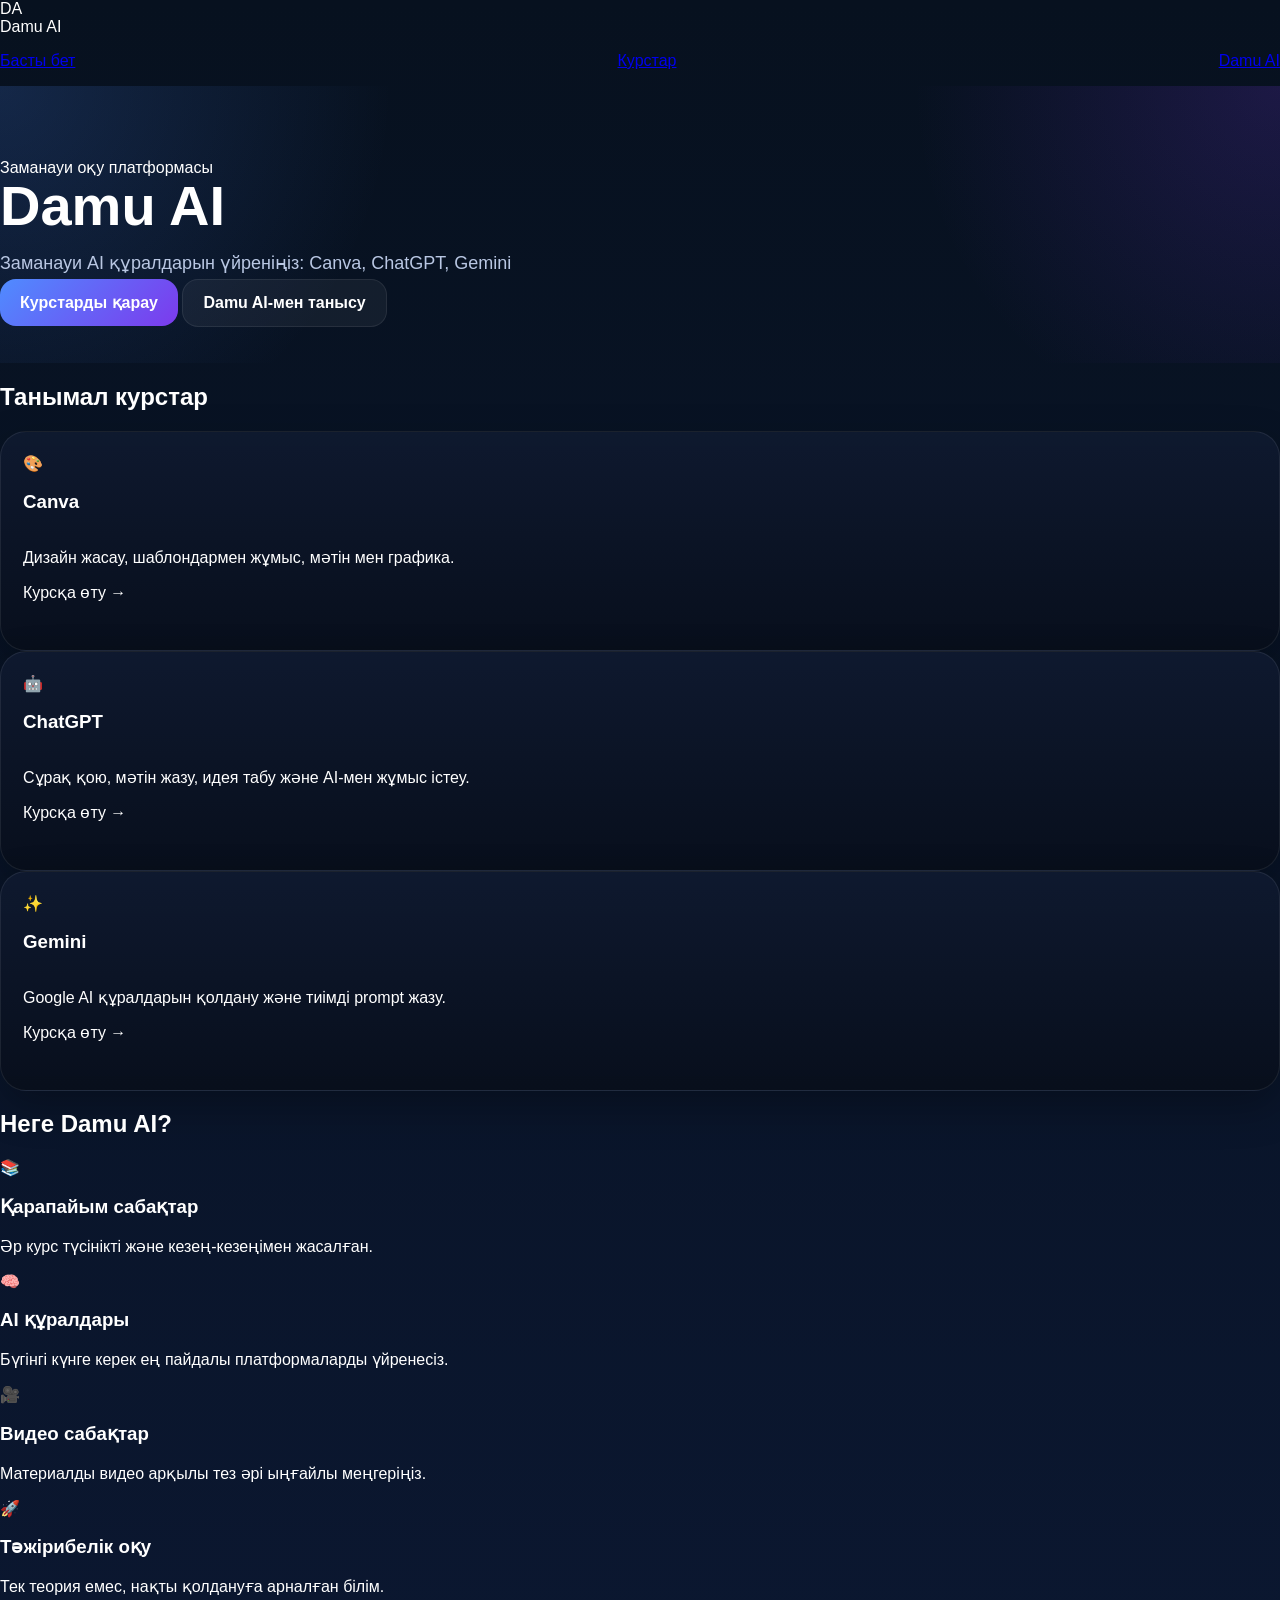
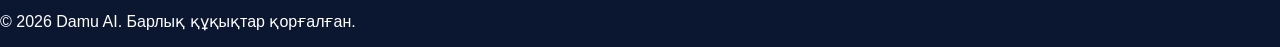
==== commit 148339ae: "Update index.html" ====
--- a/index.html
+++ b/index.html
@@ -1,152 +1,102 @@
 <!DOCTYPE html>
 <html lang="kk">
 <head>
-<meta charset="UTF-8">
-<meta name="viewport" content="width=device-width, initial-scale=1.0">
-<title>Damu AI</title>
-
-<style>
-body {
-    margin: 0;
-    font-family: 'Segoe UI', sans-serif;
-    background: linear-gradient(135deg, #0f2027, #203a43, #2c5364);
-    color: white;
-}
-
-/* HEADER */
-header {
-    display: flex;
-    justify-content: space-between;
-    align-items: center;
-    padding: 20px 50px;
-}
-
-.logo {
-    font-size: 22px;
-    font-weight: bold;
-}
-
-nav a {
-    color: white;
-    text-decoration: none;
-    margin-left: 25px;
-    font-size: 16px;
-    transition: 0.3s;
-}
-
-nav a:hover {
-    color: #00e0ff;
-}
-
-/* HERO */
-.hero {
-    text-align: center;
-    margin-top: 100px;
-}
-
-.hero h1 {
-    font-size: 60px;
-    margin-bottom: 10px;
-}
-
-.hero p {
-    font-size: 20px;
-    color: #d1d1d1;
-}
-
-/* BUTTONS */
-.buttons {
-    margin-top: 30px;
-}
-
-.btn {
-    padding: 14px 28px;
-    margin: 10px;
-    border: none;
-    border-radius: 30px;
-    font-size: 16px;
-    cursor: pointer;
-    transition: 0.3s;
-}
-
-.btn-primary {
-    background: #00e0ff;
-    color: black;
-}
-
-.btn-primary:hover {
-    background: #00bcd4;
-}
-
-.btn-outline {
-    background: transparent;
-    border: 2px solid #00e0ff;
-    color: #00e0ff;
-}
-
-.btn-outline:hover {
-    background: #00e0ff;
-    color: black;
-}
-
-/* ICONS */
-.icons {
-    display: flex;
-    justify-content: center;
-    margin-top: 80px;
-    gap: 40px;
-}
-
-.icon-box {
-    text-align: center;
-}
-
-.icon {
-    font-size: 40px;
-    margin-bottom: 10px;
-}
-</style>
-
+  <meta charset="UTF-8" />
+  <meta name="viewport" content="width=device-width, initial-scale=1.0" />
+  <title>Damu AI</title>
+  <link rel="stylesheet" href="style.css" />
 </head>
-
 <body>
 
-<header>
-    <div class="logo">🤖 Damu AI</div>
-
-    <nav>
-        <a href="#">Басты бет</a>
-        <a href="#">Курстар</a>
-        <a href="#">Damu AI</a>
-    </nav>
-</header>
-
-<section class="hero">
-    <h1>Damu AI</h1>
-    <p>Заманауи AI құралдарын үйреніңіз: Canva, ChatGPT, Gemini</p>
-
-    <div class="buttons">
-        <button class="btn btn-primary">Курстарды қарау</button>
-        <button class="btn btn-outline">Damu AI-мен танысу</button>
-    </div>
-</section>
-
-<section class="icons">
-    <div class="icon-box">
-        <div class="icon">🎨</div>
-        <p>Canva</p>
+  <header class="header">
+    <div class="logo">
+      <div class="logo-icon">DA</div>
+      <span>Damu AI</span>
     </div>
 
-    <div class="icon-box">
-        <div class="icon">🤖</div>
-        <p>ChatGPT</p>
-    </div>
+    <nav class="nav">
+      <a href="index.html">Басты бет</a>
+      <a href="#courses">Курстар</a>
+      <a href="#about">Damu AI</a>
+    </nav>
+  </header>
 
-    <div class="icon-box">
-        <div class="icon">✨</div>
-        <p>Gemini</p>
-    </div>
-</section>
+  <main>
+    <section class="hero">
+      <div class="hero-badge">Заманауи оқу платформасы</div>
+      <h1>Damu AI</h1>
+      <p>
+        Заманауи AI құралдарын үйреніңіз: Canva, ChatGPT, Gemini
+      </p>
+
+      <div class="hero-buttons">
+        <a href="#courses" class="btn btn-primary">Курстарды қарау</a>
+        <a href="#about" class="btn btn-secondary">Damu AI-мен танысу</a>
+      </div>
+    </section>
+
+    <section class="courses" id="courses">
+      <h2>Танымал курстар</h2>
+      <div class="cards">
+
+        <a href="canva.html" class="card">
+          <div class="card-icon">🎨</div>
+          <h3>Canva</h3>
+          <p>Дизайн жасау, шаблондармен жұмыс, мәтін мен графика.</p>
+          <span class="card-link">Курсқа өту →</span>
+        </a>
+
+        <a href="chatgpt.html" class="card">
+          <div class="card-icon">🤖</div>
+          <h3>ChatGPT</h3>
+          <p>Сұрақ қою, мәтін жазу, идея табу және AI-мен жұмыс істеу.</p>
+          <span class="card-link">Курсқа өту →</span>
+        </a>
+
+        <a href="gemini.html" class="card">
+          <div class="card-icon">✨</div>
+          <h3>Gemini</h3>
+          <p>Google AI құралдарын қолдану және тиімді prompt жазу.</p>
+          <span class="card-link">Курсқа өту →</span>
+        </a>
+
+      </div>
+    </section>
+
+    <section class="features" id="about">
+      <h2>Неге Damu AI?</h2>
+
+      <div class="feature-grid">
+        <div class="feature-box">
+          <div class="feature-icon">📚</div>
+          <h3>Қарапайым сабақтар</h3>
+          <p>Әр курс түсінікті және кезең-кезеңімен жасалған.</p>
+        </div>
+
+        <div class="feature-box">
+          <div class="feature-icon">🧠</div>
+          <h3>AI құралдары</h3>
+          <p>Бүгінгі күнге керек ең пайдалы платформаларды үйренесіз.</p>
+        </div>
+
+        <div class="feature-box">
+          <div class="feature-icon">🎥</div>
+          <h3>Видео сабақтар</h3>
+          <p>Материалды видео арқылы тез әрі ыңғайлы меңгеріңіз.</p>
+        </div>
+
+        <div class="feature-box">
+          <div class="feature-icon">🚀</div>
+          <h3>Тәжірибелік оқу</h3>
+          <p>Тек теория емес, нақты қолдануға арналған білім.</p>
+        </div>
+      </div>
+    </section>
+  </main>
+
+  <footer class="footer">
+    <p>© 2026 Damu AI. Барлық құқықтар қорғалған.</p>
+  </footer>
 
 </body>
 </html>
--- a/style.css
+++ b/style.css
@@ -0,0 +1,85 @@
+body{
+  margin:0;
+  font-family:Inter,Arial,sans-serif;
+  background:linear-gradient(180deg,#07111f 0%,#0b1730 100%);
+  color:#fff;
+}
+*{box-sizing:border-box}
+.container{width:min(1180px,calc(100% - 32px));margin:0 auto}
+.topbar{
+  position:sticky;top:0;z-index:50;
+  background:rgba(6,12,24,.82);
+  backdrop-filter:blur(10px);
+  border-bottom:1px solid rgba(255,255,255,.08);
+}
+.nav{
+  display:flex;justify-content:space-between;align-items:center;
+  padding:16px 0;gap:16px;
+}
+.brand{
+  display:flex;align-items:center;gap:12px;
+  color:#fff;text-decoration:none;font-weight:800;font-size:20px;
+}
+.brand-logo{
+  width:42px;height:42px;border-radius:14px;
+  display:grid;place-items:center;
+  background:linear-gradient(135deg,#4f8cff,#7c3aed);
+  box-shadow:0 10px 25px rgba(0,0,0,.25);
+}
+.nav-links{display:flex;gap:10px;flex-wrap:wrap}
+.nav-links a{
+  color:#c7d6f5;text-decoration:none;padding:10px 14px;border-radius:999px;
+  transition:.2s;background:transparent;
+}
+.nav-links a:hover{background:rgba(255,255,255,.06);color:#fff}
+.hero{
+  padding:72px 0 36px;
+  background:
+   radial-gradient(circle at top left, rgba(79,140,255,.18), transparent 30%),
+   radial-gradient(circle at top right, rgba(124,58,237,.18), transparent 28%);
+}
+.hero-box{
+  background:linear-gradient(180deg,rgba(16,27,50,.9),rgba(8,15,28,.95));
+  border:1px solid rgba(255,255,255,.08);
+  border-radius:30px;
+  padding:38px;
+  box-shadow:0 20px 60px rgba(0,0,0,.35);
+}
+.badge{
+  display:inline-block;padding:10px 14px;border-radius:999px;
+  background:rgba(255,255,255,.05);border:1px solid rgba(255,255,255,.08);
+  color:#d8e4ff;font-size:14px;margin-bottom:18px;
+}
+.hero h1{margin:0 0 14px;font-size:56px;line-height:1.02}
+.hero p{margin:0;color:#b9c7e3;font-size:18px;line-height:1.7;max-width:780px}
+.hero-actions{display:flex;gap:14px;flex-wrap:wrap;margin-top:26px}
+.btn{
+  display:inline-flex;align-items:center;justify-content:center;gap:8px;
+  padding:14px 20px;border-radius:16px;text-decoration:none;font-weight:700;
+}
+.btn-primary{background:linear-gradient(135deg,#4f8cff,#7c3aed);color:#fff}
+.btn-secondary{background:rgba(255,255,255,.05);color:#fff;border:1px solid rgba(255,255,255,.08)}
+.section{padding:34px 0}
+.section-title{margin:0 0 10px;font-size:38px}
+.section-text{margin:0 0 22px;color:#b9c7e3;line-height:1.7}
+.grid{
+  display:grid;grid-template-columns:repeat(3,1fr);gap:18px;
+}
+.card{
+  background:linear-gradient(180deg,rgba(15,26,48,.95),rgba(8,15,28,.98));
+  border:1px solid rgba(255,255,255,.08);
+  border-radius:26px;
+  padding:22px;
+  color:#fff;text-decoration:none;
+  box-shadow:0 16px 40px rgba(0,0,0,.28);
+  transition:.2s ease;
+  min-height:220px;
+  display:flex;flex-direction:column;
+}
+.card:hover{transform:translateY(-4px);border-color:rgba(79,140,255,.5)}
+.icon{
+  width:58px;height:58px;border-radius:18px;
+  display:grid;place-items:center;font-size:28px;
+  background:linear-gradient(135deg,rgba(79,140,255,.22),rgba(124,58,237,.22));
+  border:1px solid rgba(255,255,255,.08);margin-bottom:16px;
+}
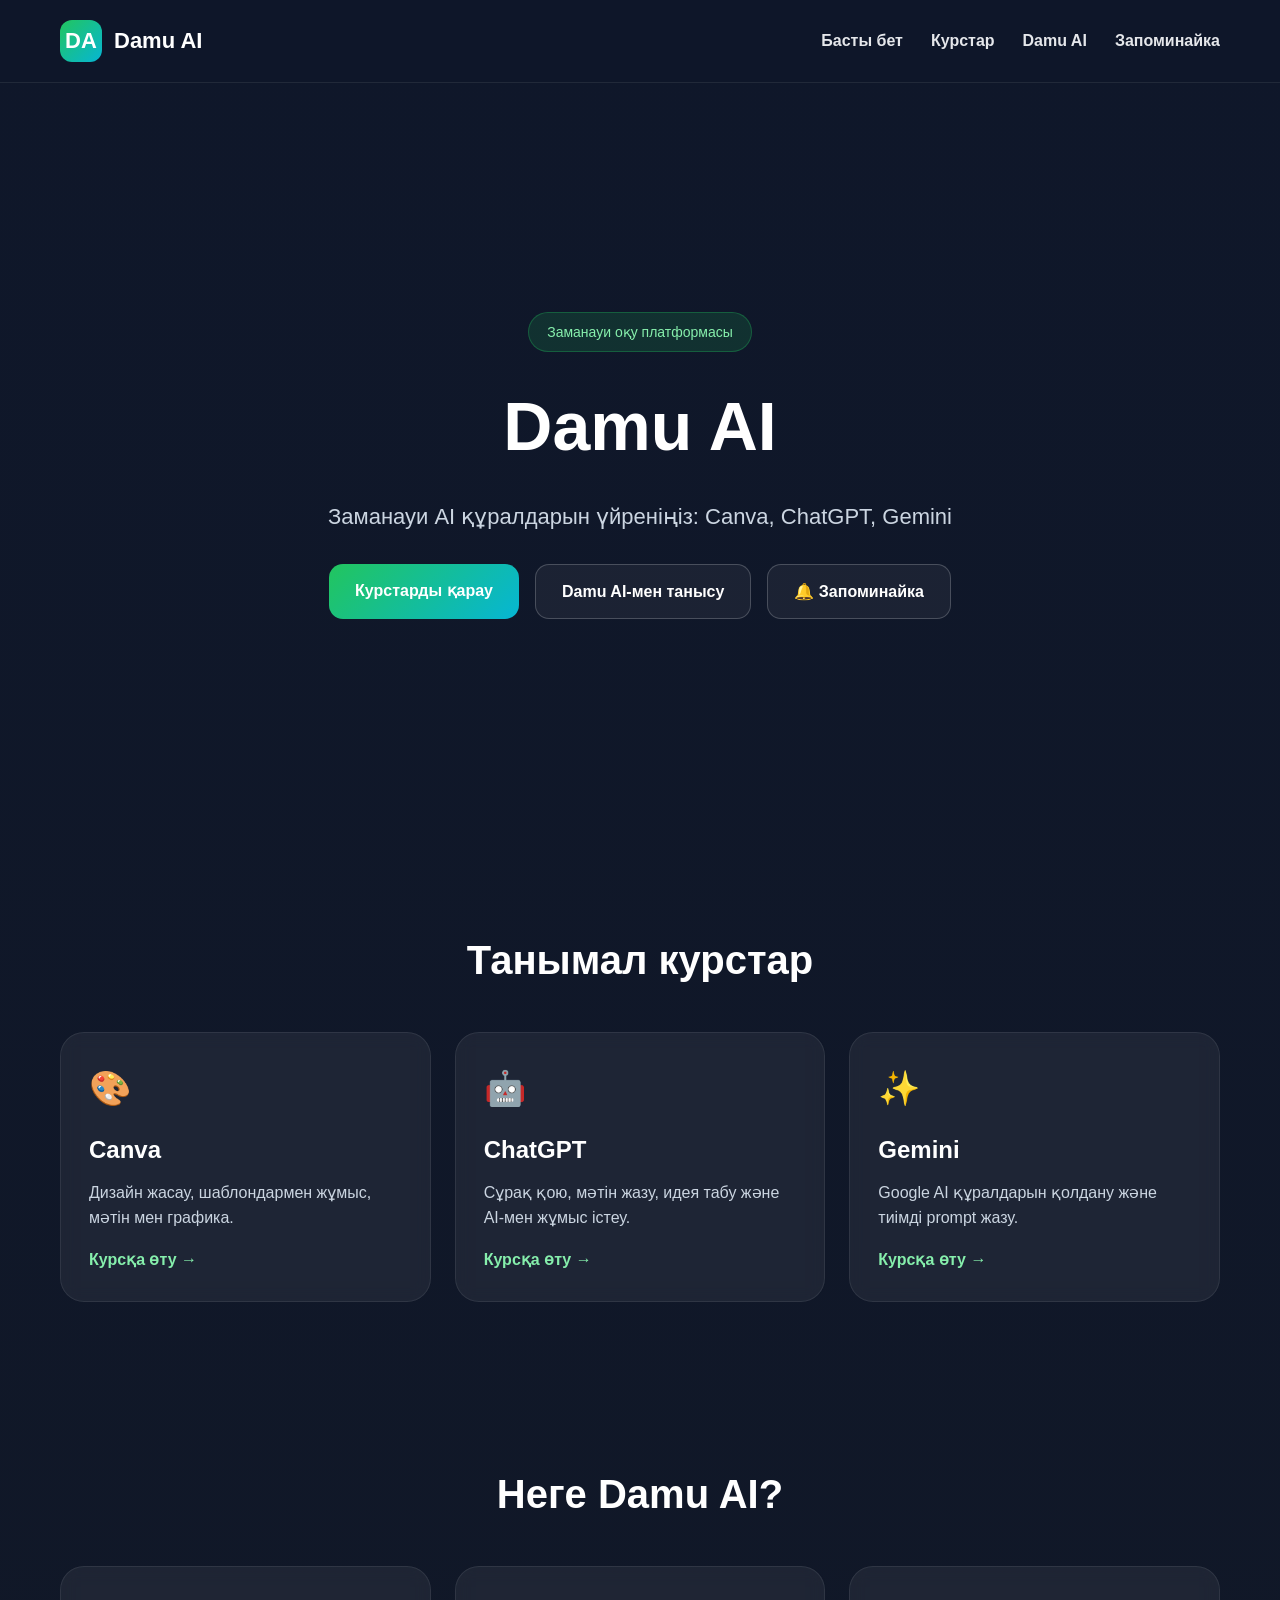
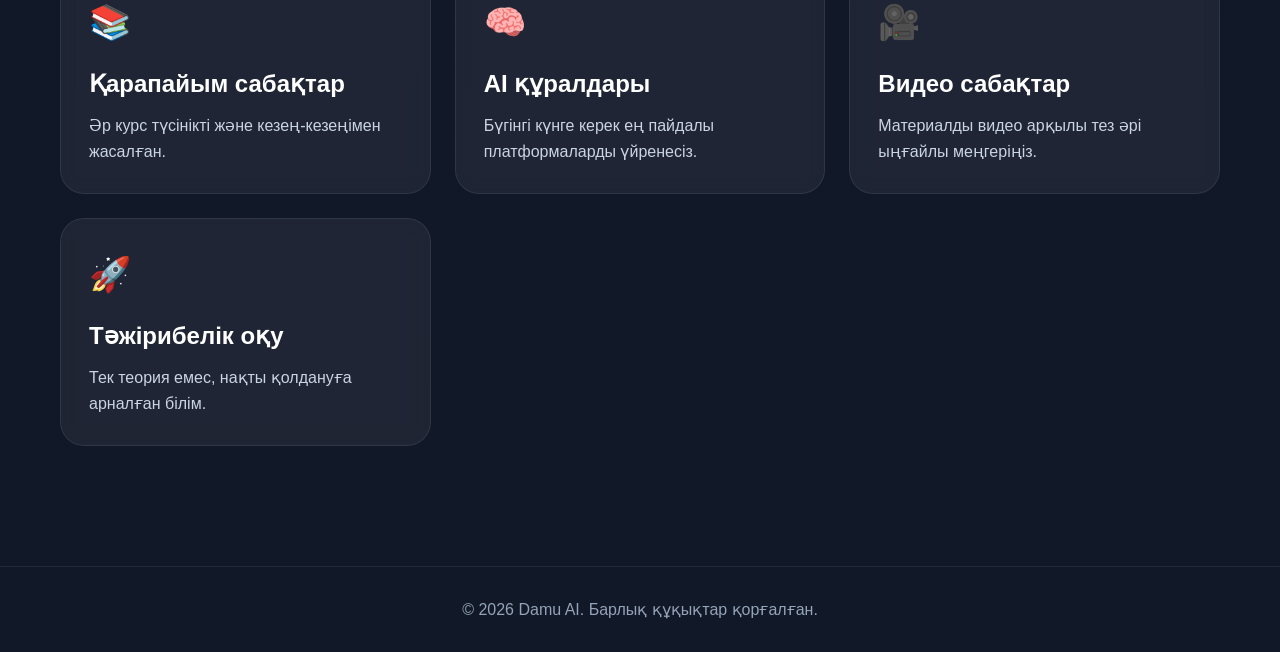
==== commit f59ae934: "Add Zapominajka: voice notes with speech-to-text and alarm reminders Record audio, transcribe it via" ====
--- a/index.html
+++ b/index.html
@@ -18,6 +18,7 @@
       <a href="index.html">Басты бет</a>
       <a href="#courses">Курстар</a>
       <a href="#about">Damu AI</a>
+      <a href="zapominajka.html">Запоминайка</a>
     </nav>
   </header>
 
@@ -32,6 +33,7 @@
       <div class="hero-buttons">
         <a href="#courses" class="btn btn-primary">Курстарды қарау</a>
         <a href="#about" class="btn btn-secondary">Damu AI-мен танысу</a>
+        <a href="zapominajka.html" class="btn btn-secondary">🔔 Запоминайка</a>
       </div>
     </section>
 
--- a/style.css
+++ b/style.css
@@ -1,85 +1,275 @@
-body{
-  margin:0;
-  font-family:Inter,Arial,sans-serif;
-  background:linear-gradient(180deg,#07111f 0%,#0b1730 100%);
-  color:#fff;
-}
-*{box-sizing:border-box}
-.container{width:min(1180px,calc(100% - 32px));margin:0 auto}
-.topbar{
-  position:sticky;top:0;z-index:50;
-  background:rgba(6,12,24,.82);
-  backdrop-filter:blur(10px);
-  border-bottom:1px solid rgba(255,255,255,.08);
-}
-.nav{
-  display:flex;justify-content:space-between;align-items:center;
-  padding:16px 0;gap:16px;
-}
-.brand{
-  display:flex;align-items:center;gap:12px;
-  color:#fff;text-decoration:none;font-weight:800;font-size:20px;
-}
-.brand-logo{
-  width:42px;height:42px;border-radius:14px;
-  display:grid;place-items:center;
-  background:linear-gradient(135deg,#4f8cff,#7c3aed);
-  box-shadow:0 10px 25px rgba(0,0,0,.25);
-}
-.nav-links{display:flex;gap:10px;flex-wrap:wrap}
-.nav-links a{
-  color:#c7d6f5;text-decoration:none;padding:10px 14px;border-radius:999px;
-  transition:.2s;background:transparent;
-}
-.nav-links a:hover{background:rgba(255,255,255,.06);color:#fff}
-.hero{
-  padding:72px 0 36px;
-  background:
-   radial-gradient(circle at top left, rgba(79,140,255,.18), transparent 30%),
-   radial-gradient(circle at top right, rgba(124,58,237,.18), transparent 28%);
-}
-.hero-box{
-  background:linear-gradient(180deg,rgba(16,27,50,.9),rgba(8,15,28,.95));
-  border:1px solid rgba(255,255,255,.08);
-  border-radius:30px;
-  padding:38px;
-  box-shadow:0 20px 60px rgba(0,0,0,.35);
-}
-.badge{
-  display:inline-block;padding:10px 14px;border-radius:999px;
-  background:rgba(255,255,255,.05);border:1px solid rgba(255,255,255,.08);
-  color:#d8e4ff;font-size:14px;margin-bottom:18px;
-}
-.hero h1{margin:0 0 14px;font-size:56px;line-height:1.02}
-.hero p{margin:0;color:#b9c7e3;font-size:18px;line-height:1.7;max-width:780px}
-.hero-actions{display:flex;gap:14px;flex-wrap:wrap;margin-top:26px}
-.btn{
-  display:inline-flex;align-items:center;justify-content:center;gap:8px;
-  padding:14px 20px;border-radius:16px;text-decoration:none;font-weight:700;
-}
-.btn-primary{background:linear-gradient(135deg,#4f8cff,#7c3aed);color:#fff}
-.btn-secondary{background:rgba(255,255,255,.05);color:#fff;border:1px solid rgba(255,255,255,.08)}
-.section{padding:34px 0}
-.section-title{margin:0 0 10px;font-size:38px}
-.section-text{margin:0 0 22px;color:#b9c7e3;line-height:1.7}
-.grid{
-  display:grid;grid-template-columns:repeat(3,1fr);gap:18px;
-}
-.card{
-  background:linear-gradient(180deg,rgba(15,26,48,.95),rgba(8,15,28,.98));
-  border:1px solid rgba(255,255,255,.08);
-  border-radius:26px;
-  padding:22px;
-  color:#fff;text-decoration:none;
-  box-shadow:0 16px 40px rgba(0,0,0,.28);
-  transition:.2s ease;
-  min-height:220px;
-  display:flex;flex-direction:column;
-}
-.card:hover{transform:translateY(-4px);border-color:rgba(79,140,255,.5)}
-.icon{
-  width:58px;height:58px;border-radius:18px;
-  display:grid;place-items:center;font-size:28px;
-  background:linear-gradient(135deg,rgba(79,140,255,.22),rgba(124,58,237,.22));
-  border:1px solid rgba(255,255,255,.08);margin-bottom:16px;
-}
+* {
+  margin: 0;
+  padding: 0;
+  box-sizing: border-box;
+}
+
+html {
+  scroll-behavior: smooth;
+}
+
+body {
+  font-family: Arial, sans-serif;
+  background: linear-gradient(180deg, #0f172a 0%, #111827 100%);
+  color: white;
+  line-height: 1.6;
+}
+
+a {
+  text-decoration: none;
+  color: inherit;
+}
+
+.header {
+  width: 100%;
+  padding: 20px 60px;
+  display: flex;
+  justify-content: space-between;
+  align-items: center;
+  background: rgba(15, 23, 42, 0.85);
+  backdrop-filter: blur(10px);
+  position: sticky;
+  top: 0;
+  z-index: 1000;
+  border-bottom: 1px solid rgba(255,255,255,0.08);
+}
+
+.logo {
+  display: flex;
+  align-items: center;
+  gap: 12px;
+  font-size: 22px;
+  font-weight: 700;
+}
+
+.logo-icon {
+  width: 42px;
+  height: 42px;
+  border-radius: 12px;
+  background: linear-gradient(135deg, #22c55e, #06b6d4);
+  display: flex;
+  align-items: center;
+  justify-content: center;
+  font-weight: bold;
+  color: white;
+}
+
+.nav {
+  display: flex;
+  gap: 28px;
+}
+
+.nav a {
+  color: #e5e7eb;
+  font-weight: 600;
+  transition: 0.3s;
+}
+
+.nav a:hover {
+  color: #22c55e;
+}
+
+.hero {
+  min-height: 85vh;
+  padding: 80px 20px;
+  display: flex;
+  flex-direction: column;
+  justify-content: center;
+  align-items: center;
+  text-align: center;
+}
+
+.hero-badge {
+  background: rgba(34, 197, 94, 0.15);
+  color: #86efac;
+  padding: 8px 18px;
+  border-radius: 999px;
+  margin-bottom: 20px;
+  font-size: 14px;
+  border: 1px solid rgba(34, 197, 94, 0.3);
+}
+
+.hero h1 {
+  font-size: 68px;
+  margin-bottom: 18px;
+}
+
+.hero p {
+  max-width: 760px;
+  font-size: 22px;
+  color: #cbd5e1;
+  margin-bottom: 30px;
+}
+
+.hero-buttons {
+  display: flex;
+  gap: 16px;
+  flex-wrap: wrap;
+  justify-content: center;
+}
+
+.btn {
+  padding: 14px 26px;
+  border-radius: 14px;
+  font-weight: 700;
+  transition: 0.3s;
+  display: inline-block;
+}
+
+.btn-primary {
+  background: linear-gradient(135deg, #22c55e, #06b6d4);
+  color: white;
+}
+
+.btn-primary:hover {
+  transform: translateY(-2px);
+  box-shadow: 0 10px 25px rgba(6, 182, 212, 0.25);
+}
+
+.btn-secondary {
+  border: 1px solid rgba(255,255,255,0.2);
+  color: white;
+  background: rgba(255,255,255,0.05);
+}
+
+.btn-secondary:hover {
+  background: rgba(255,255,255,0.10);
+  transform: translateY(-2px);
+}
+
+.courses, .features, .course-page {
+  max-width: 1200px;
+  margin: 0 auto;
+  padding: 80px 20px;
+}
+
+.courses h2,
+.features h2,
+.course-page h1 {
+  text-align: center;
+  font-size: 40px;
+  margin-bottom: 40px;
+}
+
+.cards,
+.feature-grid {
+  display: grid;
+  grid-template-columns: repeat(3, 1fr);
+  gap: 24px;
+}
+
+.card,
+.feature-box,
+.lesson-card {
+  background: rgba(255,255,255,0.06);
+  border: 1px solid rgba(255,255,255,0.08);
+  border-radius: 24px;
+  padding: 28px;
+  transition: 0.3s;
+  backdrop-filter: blur(8px);
+}
+
+.card:hover,
+.feature-box:hover,
+.lesson-card:hover {
+  transform: translateY(-6px);
+  border-color: rgba(34, 197, 94, 0.5);
+  box-shadow: 0 15px 40px rgba(0,0,0,0.25);
+}
+
+.card-icon,
+.feature-icon {
+  font-size: 34px;
+  margin-bottom: 16px;
+}
+
+.card h3,
+.feature-box h3,
+.lesson-card h3 {
+  margin-bottom: 10px;
+  font-size: 24px;
+}
+
+.card p,
+.feature-box p,
+.lesson-card p {
+  color: #cbd5e1;
+}
+
+.card-link {
+  display: inline-block;
+  margin-top: 16px;
+  color: #86efac;
+  font-weight: 700;
+}
+
+.course-page {
+  padding-top: 60px;
+}
+
+.course-page p.course-intro {
+  max-width: 800px;
+  margin: 0 auto 40px;
+  text-align: center;
+  color: #cbd5e1;
+  font-size: 18px;
+}
+
+.lessons {
+  display: grid;
+  grid-template-columns: repeat(2, 1fr);
+  gap: 24px;
+  margin-top: 40px;
+}
+
+.lesson-card a {
+  display: inline-block;
+  margin-top: 14px;
+  padding: 10px 18px;
+  border-radius: 12px;
+  background: linear-gradient(135deg, #22c55e, #06b6d4);
+  color: white;
+  font-weight: 700;
+}
+
+.back-link {
+  display: inline-block;
+  margin-bottom: 30px;
+  color: #86efac;
+  font-weight: 700;
+}
+
+.footer {
+  text-align: center;
+  padding: 30px 20px;
+  color: #94a3b8;
+  border-top: 1px solid rgba(255,255,255,0.08);
+  margin-top: 40px;
+}
+
+@media (max-width: 900px) {
+  .cards,
+  .feature-grid,
+  .lessons {
+    grid-template-columns: 1fr;
+  }
+
+  .header {
+    flex-direction: column;
+    gap: 16px;
+    padding: 20px;
+  }
+
+  .hero h1 {
+    font-size: 44px;
+  }
+
+  .hero p {
+    font-size: 18px;
+  }
+
+  .nav {
+    flex-wrap: wrap;
+    justify-content: center;
+  }
+}
